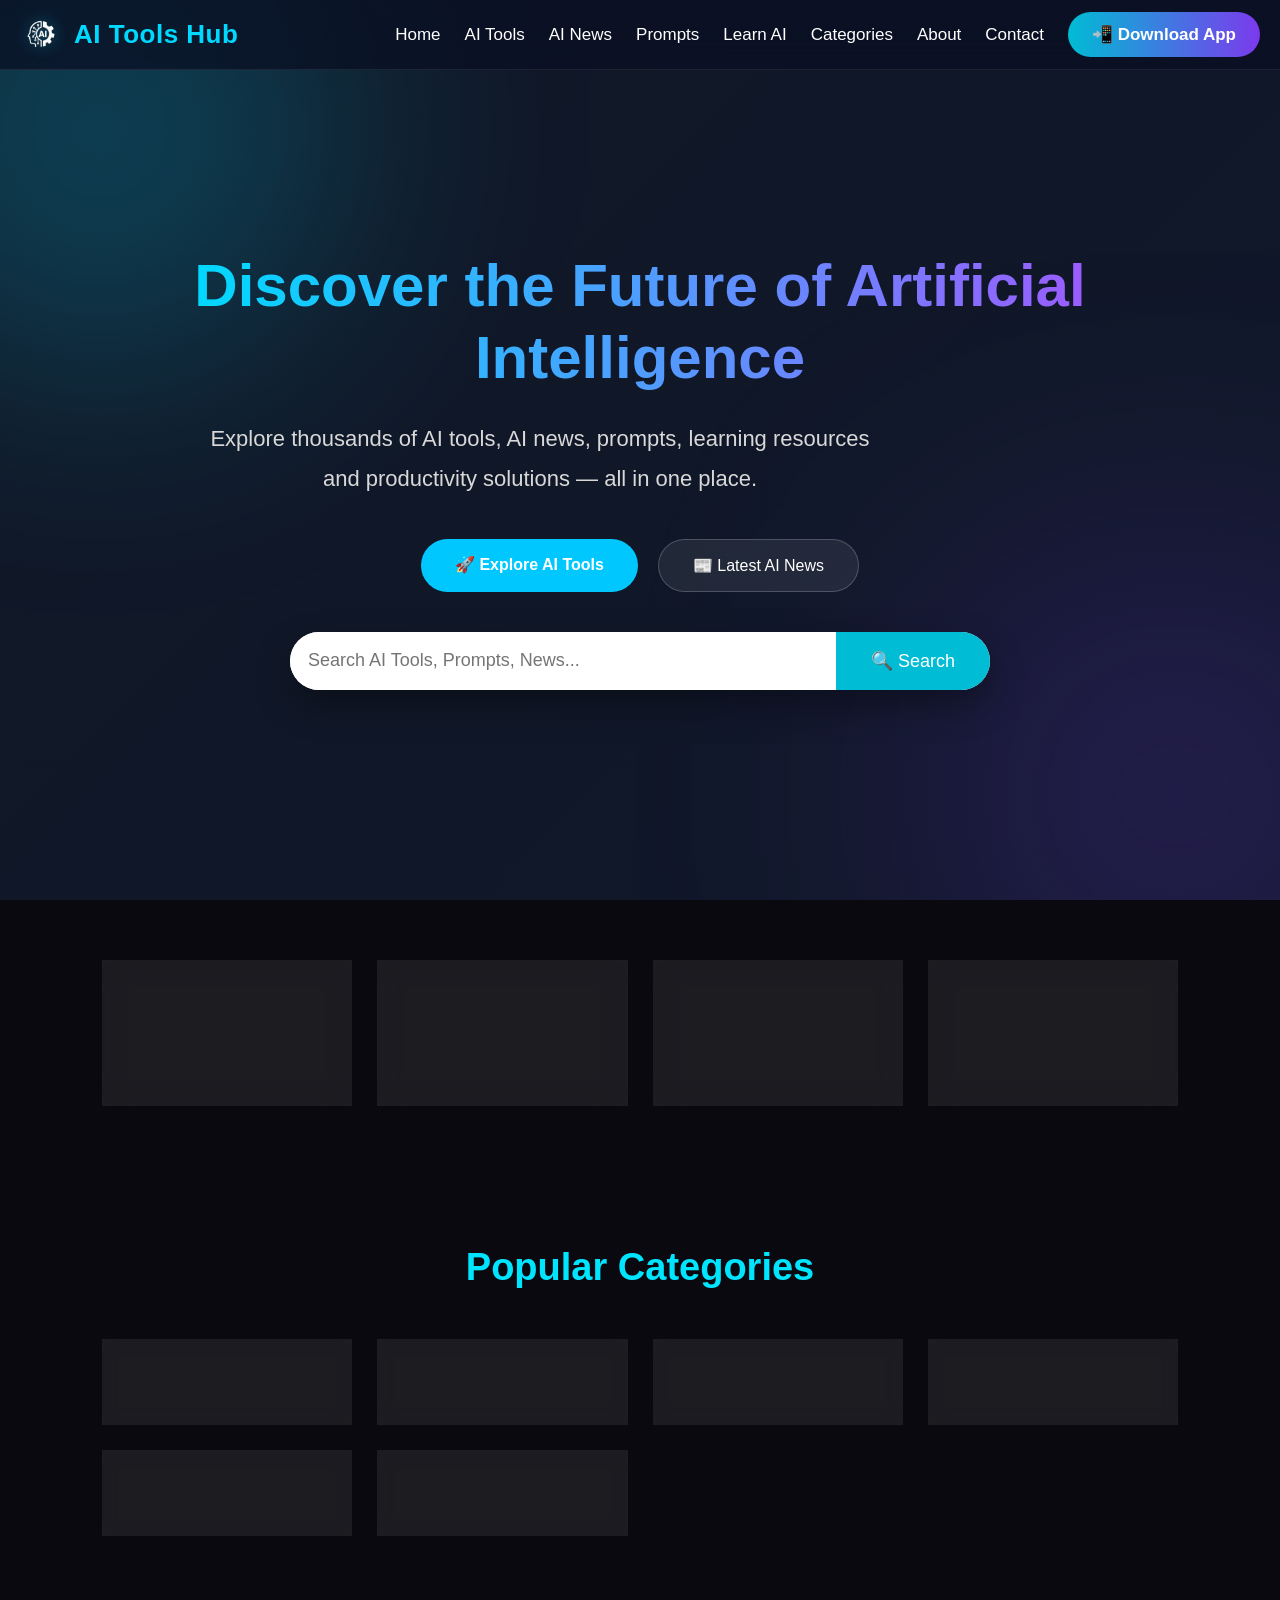
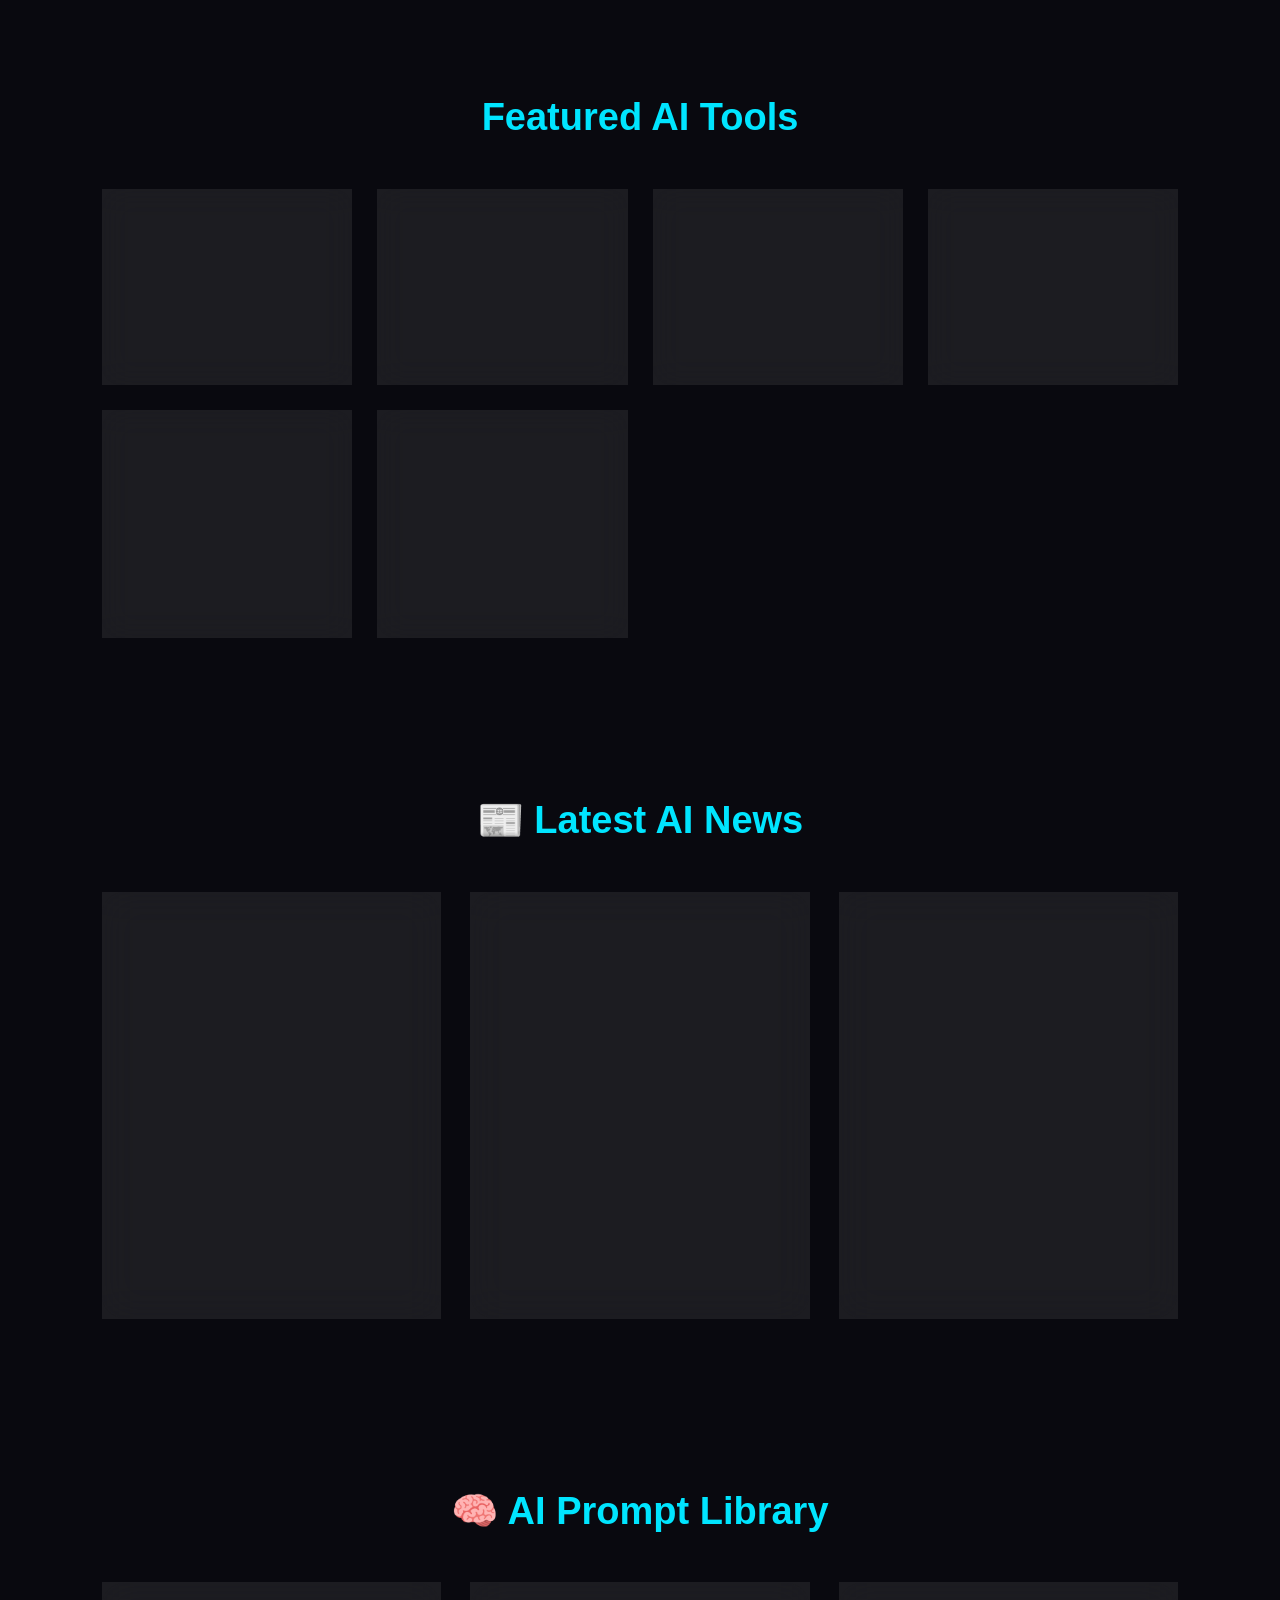
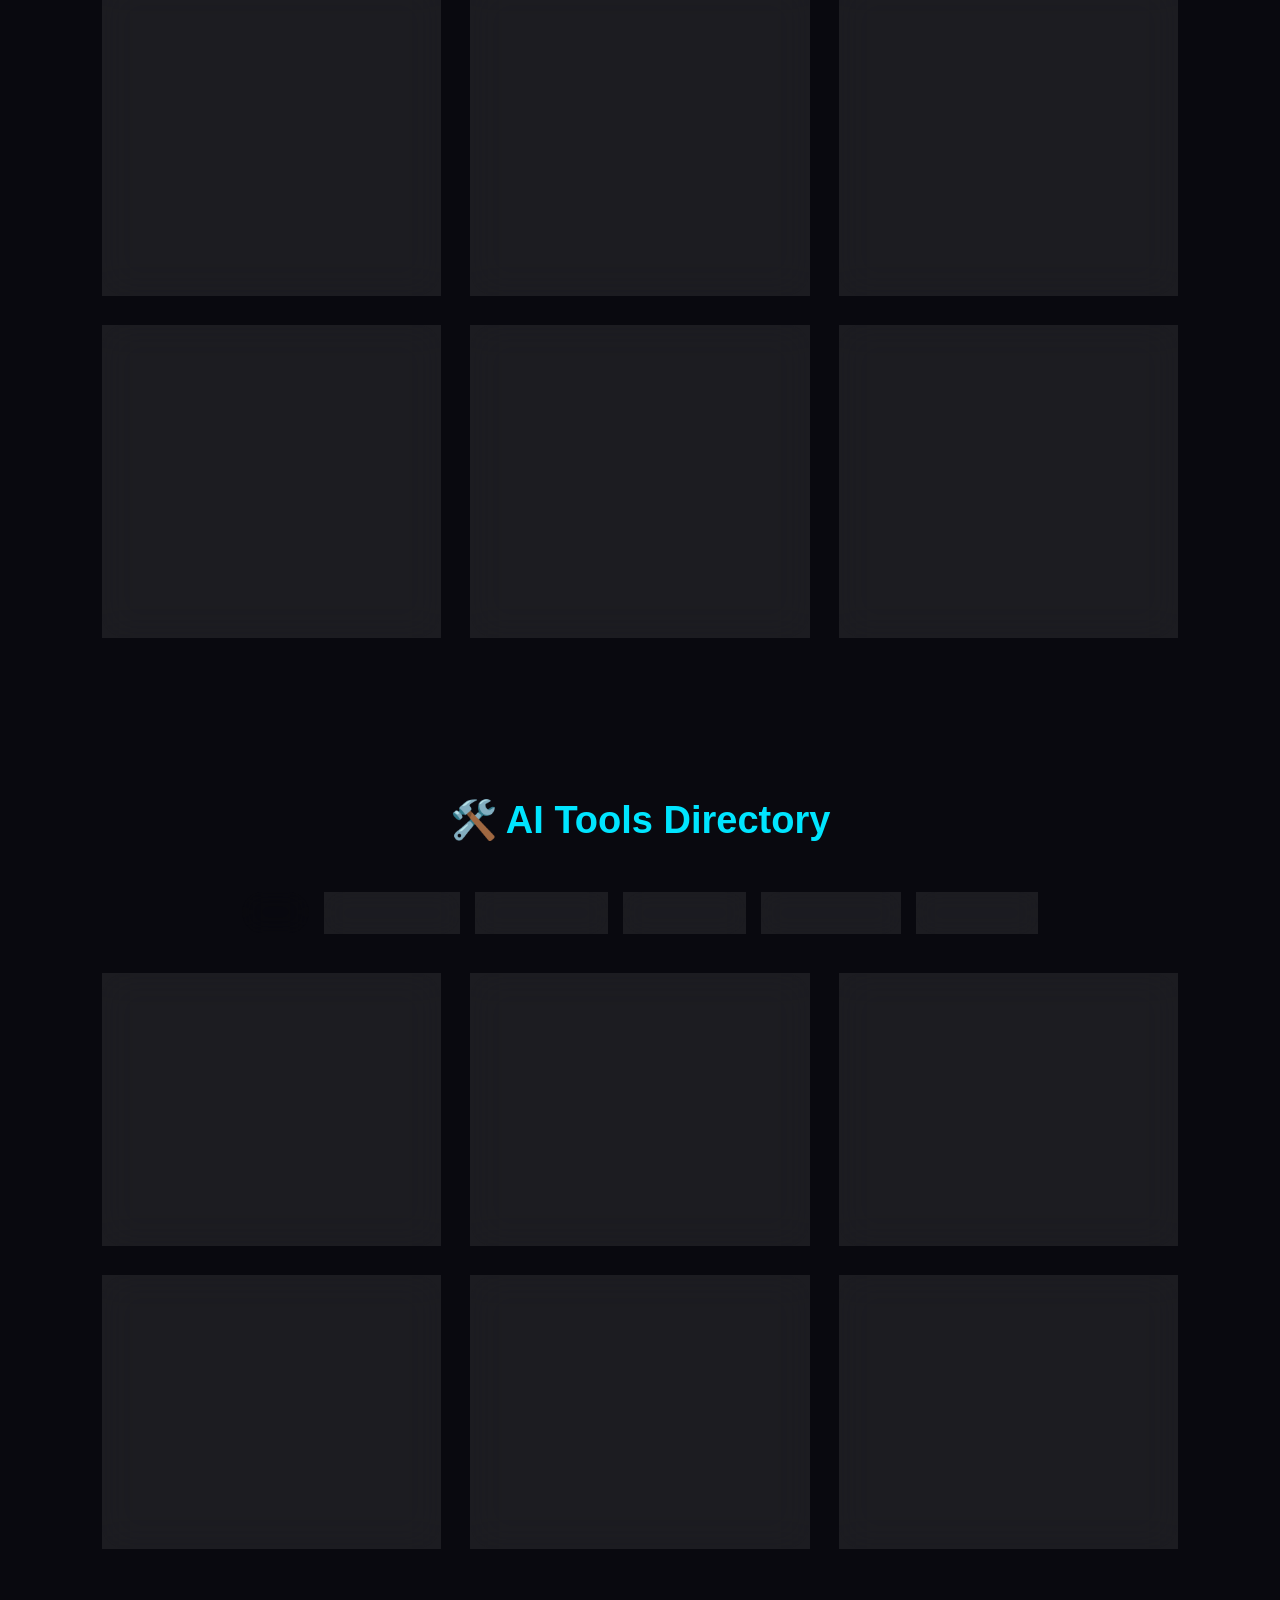
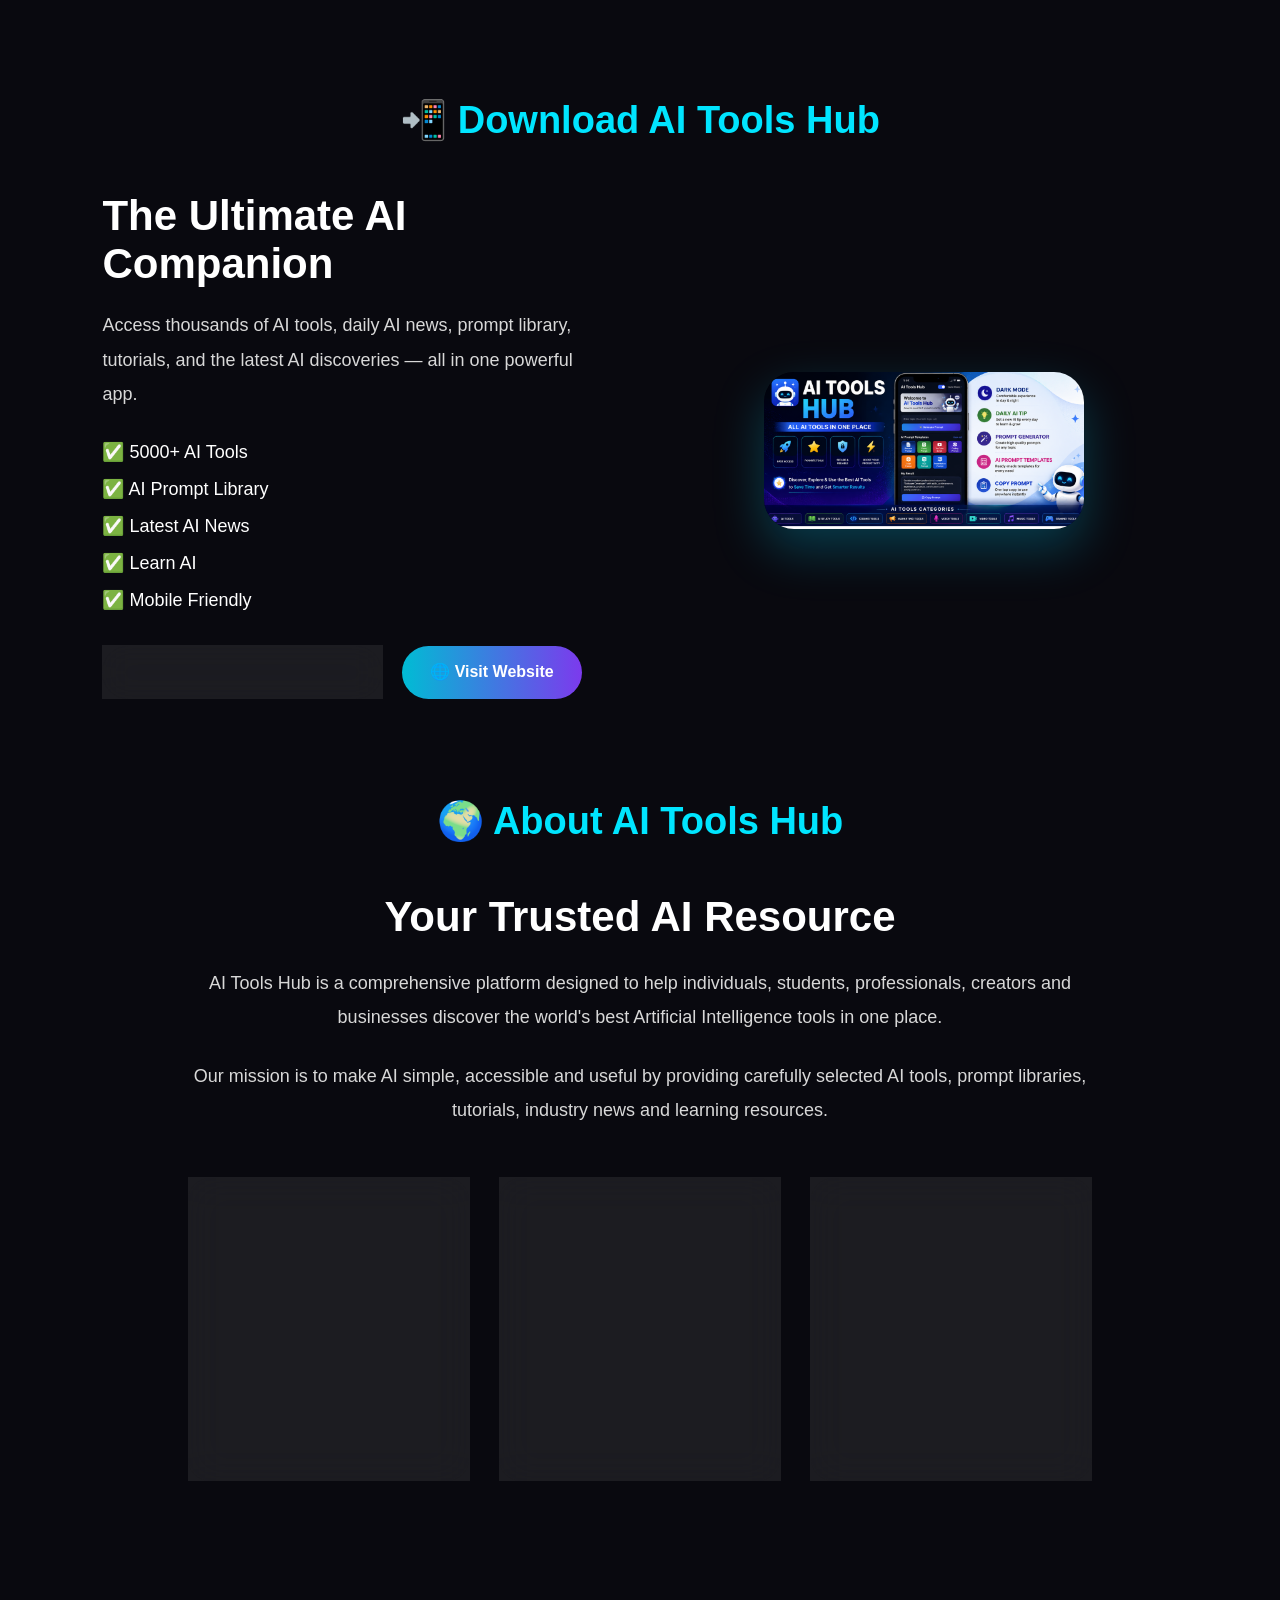
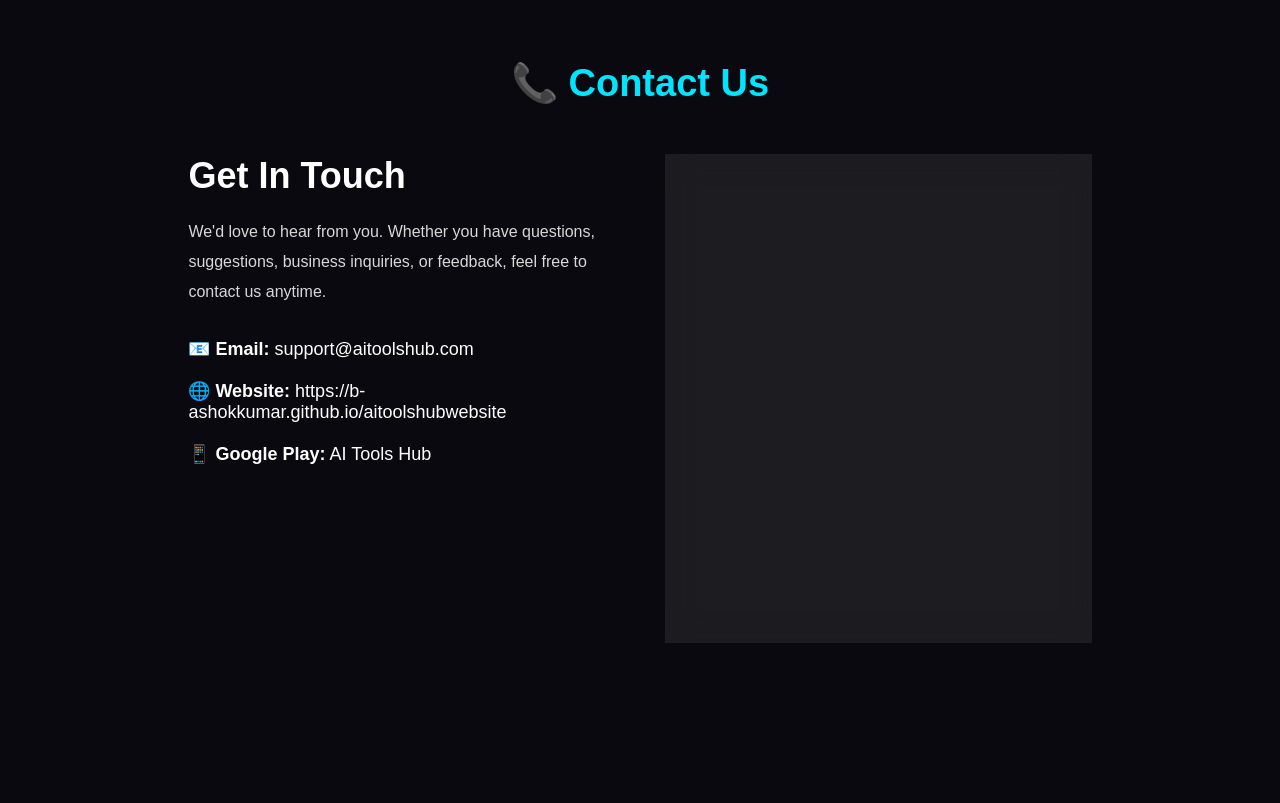
==== index.html @ 3242f7c1 "index.html" ====
<!DOCTYPE html>
<html lang="en">

<head>

<meta charset="UTF-8">
<meta name="viewport" content="width=device-width, initial-scale=1">

<title>AI Tools Hub</title>

<!-- Website Icons -->
<link rel="icon" href="icons/favicon.ico">
<link rel="icon" type="image/png" sizes="16x16" href="icons/favicon-16x16.png">
<link rel="icon" type="image/png" sizes="32x32" href="icons/favicon-32x32.png">
<link rel="apple-touch-icon" sizes="180x180" href="icons/apple-touch-icon.png">

<!-- Theme -->
<meta name="theme-color" content="#0B1120">

<!-- SEO -->
<meta name="description" content="AI Tools Hub - Discover the best AI tools, prompts, AI news, coding assistants, image generators and productivity tools.">
<meta name="keywords" content="AI Tools, Artificial Intelligence, ChatGPT, Gemini, Claude, AI Prompts, AI News">
<meta name="author" content="AI Tools Hub">

<link rel="stylesheet" href="css/style.css">

</head>

<body>

<div class="background"></div>

<!-- Navigation -->

<header class="navbar">

<div class="logo">
    <img src="icons/logo.png" alt="AI Tools Hub Logo" class="logo-icon">
    <span>AI Tools Hub</span>
</div>

<nav id="navMenu">

<a href="#home">Home</a>
<a href="#tools">AI Tools</a>
<a href="#news">AI News</a>
<a href="#prompts">Prompts</a>

<a href="#learn">Learn AI</a>

<a href="#categories">Categories</a>

<a href="#about">About</a>

<a href="#contact">Contact</a>

<a href="#download" class="download-btn">
📲 Download App
</a>

</nav>

<button id="menuBtn" aria-label="Open navigation menu">
☰
</button>

</header>

<!-- HERO SECTION -->

<section id="home" class="hero">

<div class="hero-content">

<h1>
Discover the Future of Artificial Intelligence
</h1>

<p>

Explore thousands of AI tools, AI news, prompts,
learning resources and productivity solutions —
all in one place.

</p>

<div class="hero-buttons">

<a href="#tools" class="btn-primary">
🚀 Explore AI Tools
</a>

<a href="#news" class="btn-secondary">
📰 Latest AI News
</a>

</div>

<div class="hero-search">

<input
type="search"
placeholder="Search AI Tools, Prompts, News..."
aria-label="Search AI Tools">

<button id="searchBtn">
    🔍 Search
</button>

</div>

</div>
</section>

<!-- Statistics -->

<section class="stats">

<div class="stat-card">
<h2>5000+</h2>
<p>AI Tools</p>
</div>

<div class="stat-card">
<h2>2500+</h2>
<p>Prompts</p>
</div>

<div class="stat-card">
<h2>500+</h2>
<p>AI Articles</p>
</div>

<div class="stat-card">
<h2>100K+</h2>
<p>Monthly Visitors</p>
</div>

</section>

<!-- Categories -->

<section class="section">

<h2 class="section-title">
Popular Categories
</h2>

<div class="grid">

<div class="card">💬 Chatbots</div>
<div class="card">🎨 Image AI</div>
<div class="card">🎥 Video AI</div>
<div class="card">🎵 Music AI</div>
<div class="card">💻 Coding AI</div>
<div class="card">📈 Marketing AI</div>

</div>

</section>

<!-- Featured Tools -->

<section class="section">

<h2 class="section-title">
Featured AI Tools
</h2>

<div class="grid">

<div class="tool-card">
<h3>ChatGPT</h3>
<p>AI Assistant for writing, coding and learning.</p>
<a href="https://chat.openai.com" target="_blank">
Explore →
</a>
</div>

<div class="tool-card">
<h3>Claude</h3>
<p>Advanced conversational AI assistant.</p>
<a href="https://claude.ai" target="_blank">
    Explore →
</a>
</div>

<div class="tool-card">
<h3>Gemini</h3>
<p>Google's next-generation AI assistant.</p>
<a href="https://gemini.google.com" target="_blank">
    Explore →
</a>
</div>

<div class="tool-card">
<h3>Midjourney</h3>
<p>Create amazing AI artwork instantly.</p>
<a href="https://www.midjourney.com" target="_blank">
    Explore →
</a>
</div>

<div class="tool-card">
<h3>Perplexity AI</h3>
<p>AI-powered search engine.</p>
<a href="https://www.perplexity.ai" target="_blank">
    Explore →
</a>
</div>

<div class="tool-card">
<h3>GitHub Copilot</h3>
<p>AI coding assistant for developers.</p>
<a href="https://github.com/features/copilot" target="_blank">
    Explore →
</a>
</div>

</div>

</section>

<!-- =========================
     AI NEWS SECTION
========================= -->

<section id="news" class="section ai-news">

<h2 class="section-title">
📰 Latest AI News
</h2>

<div class="news-grid">

<div class="news-card">

<div class="news-image">
🧠
</div>

<div class="news-content">

<span class="news-date">
July 2026
</span>

<h3>
OpenAI launches next-generation AI models
</h3>

<p>
Discover the latest improvements in reasoning,
coding, image generation and productivity.
</p>

<a href="#">
Read More →
</a>

</div>

</div>

<div class="news-card">

<div class="news-image">
🤖
</div>

<div class="news-content">

<span class="news-date">
July 2026
</span>

<h3>
Google Gemini introduces powerful AI features
</h3>

<p>
New multimodal capabilities improve search,
coding and creative workflows.
</p>

<a href="#">
Read More →
</a>

</div>

</div>

<div class="news-card">

<div class="news-image">
🚀
</div>

<div class="news-content">

<span class="news-date">
July 2026
</span>

<h3>
Top AI tools every creator should know
</h3>

<p>
Explore the newest AI tools for writing,
design, coding and automation.
</p>

<a href="#">
Read More →
</a>

</div>

</div>

</div>

</section>

<!-- =========================
     AI PROMPT LIBRARY
========================= -->

<section id="prompts" class="section prompt-library">

<h2 class="section-title">
🧠 AI Prompt Library
</h2>

<div class="prompt-grid">

<div class="prompt-card">

<span class="prompt-category">
Writing
</span>

<h3>
Blog Post Generator
</h3>

<p>
Write a professional 1200-word SEO blog post about
[TOPIC] with headings, FAQs and conclusion.
</p>

<button class="copy-btn">
📋 Copy Prompt
</button>

</div>

<div class="prompt-card">

<span class="prompt-category">
Marketing
</span>

<h3>
Facebook Ad Copy
</h3>

<p>
Create five high-converting Facebook ads for
[PRODUCT] with headlines and CTAs.
</p>

<button class="copy-btn">
📋 Copy Prompt
</button>

</div>

<div class="prompt-card">

<span class="prompt-category">
Coding
</span>

<h3>
Debug JavaScript
</h3>

<p>
Analyze this JavaScript code, explain the errors,
optimize performance and rewrite it.
</p>

<button class="copy-btn">
📋 Copy Prompt
</button>

</div>

<div class="prompt-card">

<span class="prompt-category">
Image AI
</span>

<h3>
Logo Design Prompt
</h3>

<p>
Create a futuristic technology logo with neon blue,
glassmorphism style and transparent background.
</p>

<button class="copy-btn">
📋 Copy Prompt
</button>

</div>

<div class="prompt-card">

<span class="prompt-category">
Business
</span>

<h3>
Business Plan
</h3>

<p>
Generate a complete startup business plan including
market research and financial projections.
</p>

<button class="copy-btn">
📋 Copy Prompt
</button>

</div>

<div class="prompt-card">

<span class="prompt-category">
Education
</span>

<h3>
Study Notes
</h3>

<p>
Summarize the following chapter into easy study
notes with examples and quiz questions.
</p>

<button class="copy-btn">
📋 Copy Prompt
</button>

</div>

</div>

</section>

<!-- =========================
     AI TOOLS DIRECTORY
========================= -->

<section id="tools" class="section tools-directory">

<h2 class="section-title">
🛠️ AI Tools Directory
</h2>
<!-- Filter Bar -->

<div class="filter-bar">

<button class="filter-btn active" data-filter="all">
All
</button>

<button class="filter-btn" data-filter="chatbot">
💬 Chatbots
</button>

<button class="filter-btn" data-filter="image">
🎨 Image AI
</button>

<button class="filter-btn" data-filter="coding">
💻 Coding
</button>

<button class="filter-btn" data-filter="search">
🔍 Search AI
</button>

<button class="filter-btn" data-filter="writing">
✍️ Writing
</button>

</div>

<div class="tools-grid">
<div class="directory-card" data-category="chatbot">

<div class="tool-header">
<h3>ChatGPT</h3>


<span class="badge free">Free + Pro</span>
</div>

<p class="category">
💬 Chatbot
</p>

<p>
AI assistant for writing, coding, research,
productivity and learning.
</p>

<div class="tool-footer">

<div class="rating">
★★★★★
</div>

<a href="https://chat.openai.com" target="_blank" class="visit-btn">
Visit Tool
</a>

</div>

</div>

<div class="directory-card" data-category="search">

<div class="tool-header">
<h3>Gemini</h3>
<span class="badge free">Free</span>
</div>

<p class="category">
🔍 Search AI
</p>

<p>
Google's AI assistant for search,
coding, writing and creativity.
</p>

<div class="tool-footer">

<div class="rating">
★★★★★
</div>

<a href="https://gemini.google.com" target="_blank" class="visit-btn">
Visit Tool
</a>

</div>

</div>

<div class="directory-card" data-category="chatbot">

<div class="tool-header">
<h3>Claude</h3>
<span class="badge paid">Pro</span>
</div>

<p class="category">
🧠 AI Assistant
</p>

<p>
Long-context AI assistant for documents,
coding and business tasks.
</p>

<div class="tool-footer">

<div class="rating">
★★★★★
</div>

<a href="https://claude.ai" target="_blank" class="visit-btn">
Visit Tool
</a>

</div>

</div>

<div class="directory-card" data-category="image">

<div class="tool-header">
<h3>Midjourney</h3>
<span class="badge paid">Paid</span>
</div>

<p class="category">
🎨 Image AI
</p>

<p>
Create stunning AI-generated artwork
from text prompts.
</p>

<div class="tool-footer">

<div class="rating">
★★★★☆
</div>

<a href="https://www.midjourney.com" target="_blank" class="visit-btn">
Visit Tool
</a>

</div>

</div>

<div class="directory-card" data-category="coding">

<div class="tool-header">
<h3>Github Copilot</h3>
<span class="badge paid">Paid</span>
</div>

<p class="category">
💻 Coding
</p>

<p>
AI coding assistant for developers
using Visual Studio Code.
</p>

<div class="tool-footer">

<div class="rating">
★★★★★
</div>

<a href="https://github.com/features/copilot" target="_blank" class="visit-btn">
Visit Tool
</a>

</div>

</div>

<div class="directory-card" data-category="search">

<div class="tool-header">
<h3>Perplexity AI</h3>
<span class="badge free">Free</span>
</div>

<p class="category">
🌐 Search AI
</p>

<p>
AI-powered answer engine with
real-time web search.
</p>

<div class="tool-footer">

<div class="rating">
★★★★★
</div>

<a href="https://www.perplexity.ai" target="_blank" class="visit-btn">
Visit Tool
</a>

</div>

</div>

</div>

</section>

<!-- =========================
     DOWNLOAD APP
========================= -->

<section id="download" class="section download-app">

<h2 class="section-title">
📲 Download AI Tools Hub
</h2>

<div class="download-container">

<div class="download-left">

<h3>
The Ultimate AI Companion
</h3>

<p>
Access thousands of AI tools, daily AI news,
prompt library, tutorials, and the latest AI
discoveries — all in one powerful app.
</p>

<ul class="app-features">

<li>✅ 5000+ AI Tools</li>
<li>✅ AI Prompt Library</li>
<li>✅ Latest AI News</li>
<li>✅ Learn AI</li>
<li>✅ Mobile Friendly</li>

</ul>

<div class="download-buttons">

<a href="https://play.google.com/store/apps/details?id=com.ashok.aitoolshub"
target="_blank"
class="download-play">

📲 Download on Google Play

</a>

<a href="https://b-ashokkumar.github.io/aitoolshubwebsite"
target="_blank"
class="download-google">

🌐 Visit Website

</a>

</div>

</div>

<div class="download-right">

<img src="icons/playstore-banner.png" alt="AI Tools Hub App" class="app-preview">

</div>

</div>

<!-- =========================
     ABOUT US
========================= -->

<section id="about" class="section about-section">

    <h2 class="section-title">
        🌍 About AI Tools Hub
    </h2>

    <div class="about-container">

        <div class="about-content">

            <h3>Your Trusted AI Resource</h3>

            <p>
                AI Tools Hub is a comprehensive platform designed to help
                individuals, students, professionals, creators and businesses
                discover the world's best Artificial Intelligence tools in one place.
            </p>

            <p>
                Our mission is to make AI simple, accessible and useful by
                providing carefully selected AI tools, prompt libraries,
                tutorials, industry news and learning resources.
            </p>

            <div class="about-grid">

                <div class="about-box">
                    <h4>🎯 Our Mission</h4>
                    <p>
                        Help everyone discover and use AI efficiently to
                        improve productivity, creativity and learning.
                    </p>
                </div>

                <div class="about-box">
                    <h4>🚀 Our Vision</h4>
                    <p>
                        Become one of the world's leading AI directories
                        trusted by millions of users.
                    </p>
                </div>

                <div class="about-box">
                    <h4>⭐ Why Choose Us?</h4>
                    <ul>
                        <li>✔ 5000+ AI Tools</li>
                        <li>✔ AI Prompt Library</li>
                        <li>✔ Daily AI News</li>
                        <li>✔ Mobile App</li>
                        <li>✔ Free Learning Resources</li>
                    </ul>
                </div>

            </div>

        </div>

    </div>

</section>

<!-- =========================
     CONTACT US
========================= -->

<section id="contact" class="section contact-section">

    <h2 class="section-title">
        📞 Contact Us
    </h2>

    <div class="contact-container">

        <div class="contact-info">

            <h3>Get In Touch</h3>

            <p>
                We'd love to hear from you. Whether you have questions,
                suggestions, business inquiries, or feedback, feel free
                to contact us anytime.
            </p>

            <div class="contact-item">
                📧 <strong>Email:</strong> support@aitoolshub.com
            </div>

            <div class="contact-item">
                🌐 <strong>Website:</strong> https://b-ashokkumar.github.io/aitoolshubwebsite
            </div>

            <div class="contact-item">
                📱 <strong>Google Play:</strong> AI Tools Hub
            </div>

        </div>

        <div class="contact-form">

            <form>

                <input
                    type="text"
                    placeholder="Your Name"
                    required>

                <input
                    type="email"
                    placeholder="Your Email"
                    required>

                <input
                    type="text"
                    placeholder="Subject">

                <textarea
                    rows="6"
                    placeholder="Your Message"
                    required></textarea>

                <button type="submit" class="contact-btn">
                    📨 Send Message
                </button>

            </form>

        </div>

    </div>

</section>

</section>


<script src="js/app.js"></script>


</body>

</html>
---- css/style.css ----
*{

margin:0;

padding:0;

box-sizing:border-box;

font-family:Arial,sans-serif;

}

body{

background:#09090f;

color:white;

overflow-x:hidden;

}

/* Animated Background */

.background{

position:fixed;

width:100%;

height:100%;

background:linear-gradient(
-45deg,
#1e3a8a,
#312e81,
#0f172a,
#111827);

background-size:400% 400%;

animation:bg 15s infinite;

z-index:-1;

}

@keyframes bg{

0%{

background-position:0% 50%;

}

50%{

background-position:100% 50%;

}

100%{

background-position:0% 50%;

}

}

/* Header */

/* Logo */

.logo{
    display:flex;
    align-items:center;
    gap:12px;
    font-size:26px;
    font-weight:700;
    color:#00d9ff;
    letter-spacing:.5px;
    cursor:pointer;
    user-select:none;
}

.logo span{
    white-space:nowrap;
}

.logo-icon{
    width:42px;
    height:42px;
    object-fit:contain;
    filter:drop-shadow(0 0 8px rgba(0,212,255,.35));
    flex-shrink:0;
}

/* Hero */


.hero h1{

font-size:60px;

max-width:900px;

margin-bottom:20px;

line-height:1.2;

animation:fadeUp 1.2s;

}

.hero p{

font-size:22px;

color:#d1d5db;

max-width:700px;

margin-bottom:40px;

animation:fadeUp 1.8s;

}

/* Search */

/* Animation */

@keyframes fadeUp{

from{

opacity:0;

transform:translateY(60px);

}

to{

opacity:1;

transform:translateY(0);

}

}

/* Mobile */

@media(max-width:768px){

header{

flex-direction:column;

}

nav{

margin-top:15px;

}

nav a{

margin:8px;

display:inline-block;

}

.hero h1{

font-size:40px;

}

.hero p{

font-size:18px;

}
}
/* Sections */

.section{

padding:80px 8%;

}

.section-title{

font-size:38px;

text-align:center;

margin-bottom:50px;

color:#00e5ff;

}

/* Statistics */

.stats{

display:grid;

grid-template-columns:repeat(auto-fit,minmax(180px,1fr));

gap:25px;

padding:60px 8%;

}

.stat-card{

background:rgba(255,255,255,.08);

backdrop-filter:blur(15px);

border-radius:18px;

padding:35px;

text-align:center;

transition:.4s;

}

.stat-card:hover{

transform:translateY(-10px);

background:rgba(0,229,255,.15);

}

.stat-card h2{

font-size:40px;

color:#00e5ff;

margin-bottom:10px;

}

.stat-card p{

font-size:18px;

color:#ddd;

}

/* Grid */

.grid{

display:grid;

grid-template-columns:repeat(auto-fit,minmax(250px,1fr));

gap:25px;

}

/* Category Card */

.card{

background:rgba(255,255,255,.08);

padding:30px;

border-radius:20px;

font-size:22px;

text-align:center;

transition:.4s;

cursor:pointer;

backdrop-filter:blur(10px);

}

.card:hover{

transform:translateY(-8px);

background:#00bcd4;

}

/* Tool Card */

.tool-card{

background:rgba(255,255,255,.08);

padding:30px;

border-radius:20px;

transition:.4s;

backdrop-filter:blur(15px);

}

.tool-card:hover{

transform:translateY(-10px);

box-shadow:0 10px 25px rgba(0,229,255,.35);

}

.tool-card h3{

font-size:28px;

margin-bottom:15px;

color:#00e5ff;

}

.tool-card p{

color:#ddd;

margin-bottom:20px;

line-height:1.6;

}

.tool-card a{

color:#00e5ff;

text-decoration:none;

font-weight:bold;

}

/* HERO */

.hero{

min-height:100vh;

display:flex;

justify-content:center;

align-items:center;

padding:80px 20px 40px;

text-align:center;

position:relative;

overflow:hidden;

}

/* Floating Blur */

.hero::before{

content:"";

position:absolute;

width:500px;

height:500px;

background:#00d9ff33;

border-radius:50%;

filter:blur(120px);

top:-120px;

left:-150px;

animation:float1 10s infinite alternate;

}

.hero::after{

content:"";

position:absolute;

width:450px;

height:450px;

background:#7c3aed44;

border-radius:50%;

filter:blur(140px);

bottom:-120px;

right:-120px;

animation:float2 10s infinite alternate;

}

.hero-content{

max-width:900px;

z-index:2;

animation:fadeUp 1.2s ease;

}

.hero h1{

font-size:60px;

font-weight:800;

line-height:1.2;

margin-bottom:25px;

background:linear-gradient(
90deg,
#00d9ff,
#4f9dff,
#9b5cff);

-webkit-background-clip:text;

-webkit-text-fill-color:transparent;

}

.hero p{

font-size:22px;

color:#d8d8d8;

line-height:1.8;

margin-bottom:40px;

}

/* Buttons */

.hero-buttons{

display:flex;

justify-content:center;

gap:20px;

flex-wrap:wrap;

margin-bottom:40px;

}

.btn-primary{

background:#00c8ff;

color:white;

padding:16px 34px;

border-radius:40px;

text-decoration:none;

font-weight:bold;

transition:.3s;

}

.btn-primary:hover{

transform:translateY(-4px);

box-shadow:0 10px 25px rgba(0,217,255,.35);

}

.btn-secondary{

background:rgba(255,255,255,.08);

backdrop-filter:blur(18px);

border:1px solid rgba(255,255,255,.2);

color:white;

padding:16px 34px;

border-radius:40px;

text-decoration:none;

transition:.3s;

}

.btn-secondary:hover{

background:#7c3aed;

}

/* Search */

.hero-search{

display:flex;

background:white;

border-radius:60px;

overflow:hidden;

max-width:700px;

margin:auto;

box-shadow:0 15px 35px rgba(0,0,0,.35);

}

.hero-search input{

flex:1;

border:none;

padding:18px;

font-size:18px;

outline:none;

}

.hero-search button{

border:none;

background:#00bcd4;

color:white;

padding:18px 35px;

font-size:18px;

cursor:pointer;

transition:.3s;

}

.hero-search button:hover{

background:#0097a7;

}

/* Animation */


@keyframes float1{

from{

transform:translateY(-30px);

}

to{

transform:translateY(40px);

}

}

@keyframes float2{

from{

transform:translateY(20px);

}

to{

transform:translateY(-30px);

}

}

/* Mobile */

@media(max-width:768px){

.hero-search{

flex-direction:column;

border-radius:22px;

.news-content h3{
    font-size:20px;
}

.news-content p{
    font-size:16px;
}

}

.hero-search button{

width:100%;

}

}

/* ==========================
   PROFESSIONAL NAVIGATION
========================== */

.navbar{

position:fixed;

top:0;

left:0;

width:100%;

display:flex;

justify-content:space-between;

align-items:center;

height:70px;
padding:0 20px;

background:rgba(10,15,35,.75);

backdrop-filter:blur(18px);

border-bottom:1px solid rgba(255,255,255,.08);

z-index:9999;

}

nav{

display:flex;

align-items:center;

gap:24px;

}

nav a{

text-decoration:none;

color:white;

font-size:17px;

transition:.3s;

position:relative;

}

nav a:hover{

color:#00d9ff;

}

nav a::after{

content:"";

position:absolute;

left:0;

bottom:-8px;

width:0;

height:2px;

background:#00d9ff;

transition:.3s;

}

nav a:hover::after{

width:100%;

}

.download-btn{

padding:12px 24px;

border-radius:35px;

background:linear-gradient(

90deg,

#00bcd4,

#7c3aed

);

color:white !important;

font-weight:bold;

}

.download-btn:hover{

transform:translateY(-2px);

box-shadow:0 8px 20px rgba(0,217,255,.35);

}

#menuBtn{
    display:none;
    font-size:24px;      /* Smaller icon */
    color:#ffffff;
    cursor:pointer;
    line-height:1;
    padding:4px;
}

/* Mobile */

@media(max-width:900px){

nav{

display:none;

position:absolute;

top:80px;

left:0;

width:100%;

background:#101828;

flex-direction:column;

padding:25px;

gap:20px;

}

nav.show{

display:flex;

}

#menuBtn{

display:block;

}

.logo{
    font-size:22px;
    gap:10px;
}

.logo-icon{
    width:32px;
    height:32px;
}

#menuBtn{
    font-size:22px;
}

}

/* ==========================
   AI NEWS
========================== */

.ai-news{
    padding:80px 8%;
}

.news-grid{
    display:grid;
    grid-template-columns:repeat(auto-fit,minmax(320px,1fr));
    gap:30px;
}

.news-card{
    background:rgba(255,255,255,.08);
    backdrop-filter:blur(18px);
    border:1px solid rgba(255,255,255,.08);
    border-radius:22px;
    overflow:hidden;
    transition:.35s;
    margin-bottom:10px;
}

.news-card:hover{
    transform:translateY(-8px);
    box-shadow:0 15px 35px rgba(0,212,255,.35);
}

.news-image{
    height:130px;
    display:flex;
    align-items:center;
    justify-content:center;
    font-size:56px;
    background:linear-gradient(135deg,#00bcd4,#7c3aed);
}

.news-content{
    padding:25px;
}

.news-date{
    color:#00d9ff;
    font-size:14px;
    font-weight:bold;
}

.news-content h3{
    margin:15px 0;
    font-size:24px;
    line-height:1.4;
}

.news-content p{
    color:#d8d8d8;
    line-height:1.8;
    margin-bottom:20px;
}

.news-content a{
    text-decoration:none;
    color:#00d9ff;
    font-weight:bold;
    transition:.3s;
}

.news-content a:hover{
    color:#ffffff;
}

/* ==========================
   AI PROMPT LIBRARY
========================== */

.prompt-library{

padding:80px 8%;

}

.prompt-grid{

display:grid;

grid-template-columns:repeat(auto-fit,minmax(300px,1fr));

gap:30px;

}

.prompt-card{

background:rgba(255,255,255,.08);

backdrop-filter:blur(18px);

border:1px solid rgba(255,255,255,.08);

border-radius:22px;

padding:28px;

transition:.35s;

}

.prompt-card:hover{

transform:translateY(-10px);

box-shadow:0 15px 35px rgba(0,212,255,.30);

}

.prompt-category{

display:inline-block;

padding:8px 16px;

border-radius:30px;

background:linear-gradient(90deg,#00bcd4,#7c3aed);

font-size:14px;

font-weight:bold;

margin-bottom:18px;

}

.prompt-card h3{

font-size:24px;

margin-bottom:18px;

color:#ffffff;

}

.prompt-card p{

color:#d8d8d8;

line-height:1.8;

margin-bottom:25px;

}

.copy-btn{

width:100%;

padding:14px;

border:none;

border-radius:30px;

background:#00bcd4;

color:white;

font-size:16px;

font-weight:bold;

cursor:pointer;

transition:.3s;

}

.copy-btn:hover{

background:#0097a7;

transform:scale(1.03);

}

/* ==========================
   AI TOOLS DIRECTORY
========================== */

.tools-directory{

padding:80px 8%;

}

.tools-grid{

display:grid;

grid-template-columns:repeat(auto-fit,minmax(320px,1fr));

gap:30px;

}

.directory-card{

background:rgba(255,255,255,.08);

backdrop-filter:blur(18px);

border:1px solid rgba(255,255,255,.08);

border-radius:22px;

padding:28px;

transition:.35s;

}

.directory-card:hover{

transform:translateY(-10px);

box-shadow:0 15px 35px rgba(0,212,255,.30);

}

.tool-header{

display:flex;

justify-content:space-between;

align-items:center;

margin-bottom:15px;

}

.tool-header h3{

font-size:26px;

color:#ffffff;

}

.badge{

padding:7px 14px;

border-radius:30px;

font-size:13px;

font-weight:bold;

}

.badge.free{

background:#00bcd4;

color:white;

}

.badge.paid{

background:#7c3aed;

color:white;

}

.category{

color:#00d9ff;

font-weight:bold;

margin-bottom:15px;

}

.directory-card p{

line-height:1.8;

color:#d8d8d8;

}

.tool-footer{

display:flex;

justify-content:space-between;

align-items:center;

margin-top:25px;

}

.rating{

color:#FFD700;

font-size:20px;

}

.visit-btn{

padding:12px 22px;

border-radius:30px;

text-decoration:none;

background:linear-gradient(90deg,#00bcd4,#7c3aed);

color:white;

font-weight:bold;

transition:.3s;

}

.visit-btn:hover{

transform:scale(1.05);

box-shadow:0 10px 25px rgba(0,212,255,.30);

}

@media(max-width:768px){

.tool-footer{

flex-direction:column;

gap:18px;

}

.visit-btn{

width:100%;

text-align:center;

}

}

/* ==========================
   FILTER BAR
========================== */

.filter-bar{

display:flex;

justify-content:center;

align-items:center;

flex-wrap:wrap;

gap:15px;

margin:40px 0;

}

.filter-btn{

padding:12px 24px;

border:none;

border-radius:30px;

background:rgba(255,255,255,.08);

backdrop-filter:blur(12px);

color:#ffffff;

font-size:15px;

font-weight:600;

cursor:pointer;

transition:.3s;

}

.filter-btn:hover{

background:#00bcd4;

transform:translateY(-2px);

}

.filter-btn.active{

background:linear-gradient(90deg,#00bcd4,#7c3aed);

color:#ffffff;

box-shadow:0 8px 20px rgba(0,212,255,.35);

}

@media(max-width:768px){

.filter-bar{

gap:10px;

}

.filter-btn{

font-size:14px;

padding:10px 18px;

}

}

/* ==========================
   DOWNLOAD APP
========================== */

.download-app{

padding:70px 8%;

}

.download-container{

display:flex;

justify-content:space-between;

align-items:center;

gap:60px;

flex-wrap:wrap;

}

.download-left{

flex:1;

min-width:320px;

}

.download-left h3{

font-size:42px;

margin-bottom:20px;

color:#ffffff;

}

.download-left p{

font-size:18px;

line-height:1.9;

color:#d8d8d8;

margin-bottom:30px;

}

.app-features{

list-style:none;

margin-bottom:35px;

}

.app-features li{

margin-bottom:15px;

font-size:18px;

}

.download-buttons{
    display:flex;
    gap:20px;
    flex-wrap:wrap;
    margin-bottom:10px;
}

.download-google,

.download-play{

padding:16px 28px;

border-radius:40px;

text-decoration:none;

font-weight:bold;

transition:.3s;

}

.download-google{

background:linear-gradient(90deg,#00bcd4,#7c3aed);

color:white;

}

.download-google:hover{

transform:translateY(-4px);

box-shadow:0 10px 25px rgba(0,212,255,.35);

}

.download-play{

background:rgba(255,255,255,.08);

backdrop-filter:blur(15px);

border:1px solid rgba(255,255,255,.15);

color:white;

}

.download-play:hover{

background:#7c3aed;

}

.download-right{

flex:1;

text-align:center;

min-width:300px;

}

.download-right img{

width:100%;

max-width:320px;

border-radius:30px;

box-shadow:0 20px 50px rgba(0,212,255,.25);

}

@media(max-width:768px){

.download-container{

flex-direction:column;

text-align:center;

}

.download-buttons{

justify-content:center;

}

.download-left h3{

font-size:32px;

}

}

/* ==========================
   APP PREVIEW IMAGE
========================== */

.app-preview{
    width:100%;
    max-width:700px;
    border-radius:24px;
    box-shadow:0 20px 40px rgba(0,0,0,.35);
    margin:0px auto 0;
    display:block;
}

/* ==========================
   ABOUT US
========================== */

.about-section{
    padding:90px 8%;
}

.about-container{
    max-width:1200px;
    margin:auto;
}

.about-content{
    text-align:center;
}

.about-content h3{
    font-size:42px;
    margin-bottom:25px;
    color:#ffffff;
}

.about-content p{
    font-size:18px;
    line-height:1.9;
    color:#d8d8d8;
    max-width:900px;
    margin:0 auto 25px;
}

.about-grid{
    display:grid;
    grid-template-columns:repeat(auto-fit,minmax(280px,1fr));
    gap:30px;
    margin-top:50px;
}

.about-box{
    background:rgba(255,255,255,.08);
    backdrop-filter:blur(18px);
    border:1px solid rgba(255,255,255,.08);
    border-radius:22px;
    padding:30px;
    transition:.35s;
}

.about-box:hover{
    transform:translateY(-8px);
    box-shadow:0 15px 35px rgba(0,212,255,.30);
}

.about-box h4{
    color:#00d9ff;
    margin-bottom:20px;
    font-size:24px;
}

.about-box p{
    font-size:17px;
    line-height:1.8;
    color:#d8d8d8;
}

.about-box ul{
    list-style:none;
    padding:0;
}

.about-box li{
    margin-bottom:12px;
    color:#ffffff;
    font-size:17px;
}

@media(max-width:768px){

.about-content h3{
    font-size:32px;
}

.about-content p{
    font-size:17px;
}

}

/* ==========================
   CONTACT US
========================== */

.contact-section{
    padding:90px 8%;
}

.contact-container{
    display:grid;
    grid-template-columns:repeat(auto-fit,minmax(350px,1fr));
    gap:50px;
    align-items:start;
}

.contact-info h3{
    font-size:36px;
    color:#ffffff;
    margin-bottom:20px;
}

.contact-info p{
    color:#d8d8d8;
    line-height:1.9;
    margin-bottom:30px;
}

.contact-item{
    margin-bottom:20px;
    font-size:18px;
    color:#ffffff;
}

.contact-form{
    background:rgba(255,255,255,.08);
    backdrop-filter:blur(18px);
    border:1px solid rgba(255,255,255,.08);
    border-radius:24px;
    padding:35px;
}

.contact-form form{
    display:flex;
    flex-direction:column;
    gap:18px;
}

.contact-form input,
.contact-form textarea{
    width:100%;
    padding:16px;
    border:none;
    border-radius:12px;
    background:rgba(255,255,255,.10);
    color:#ffffff;
    font-size:16px;
    outline:none;
}

.contact-form input::placeholder,
.contact-form textarea::placeholder{
    color:#cccccc;
}

.contact-btn{
    padding:16px;
    border:none;
    border-radius:35px;
    background:linear-gradient(90deg,#00bcd4,#7c3aed);
    color:#ffffff;
    font-size:18px;
    font-weight:bold;
    cursor:pointer;
    transition:.3s;
}

.contact-btn:hover{
    transform:translateY(-3px);
    box-shadow:0 12px 30px rgba(0,212,255,.35);
}

@media(max-width:768px){

.contact-info{
    text-align:center;
}

.contact-info h3{
    font-size:30px;
}

.contact-form{
    padding:25px;
}

}
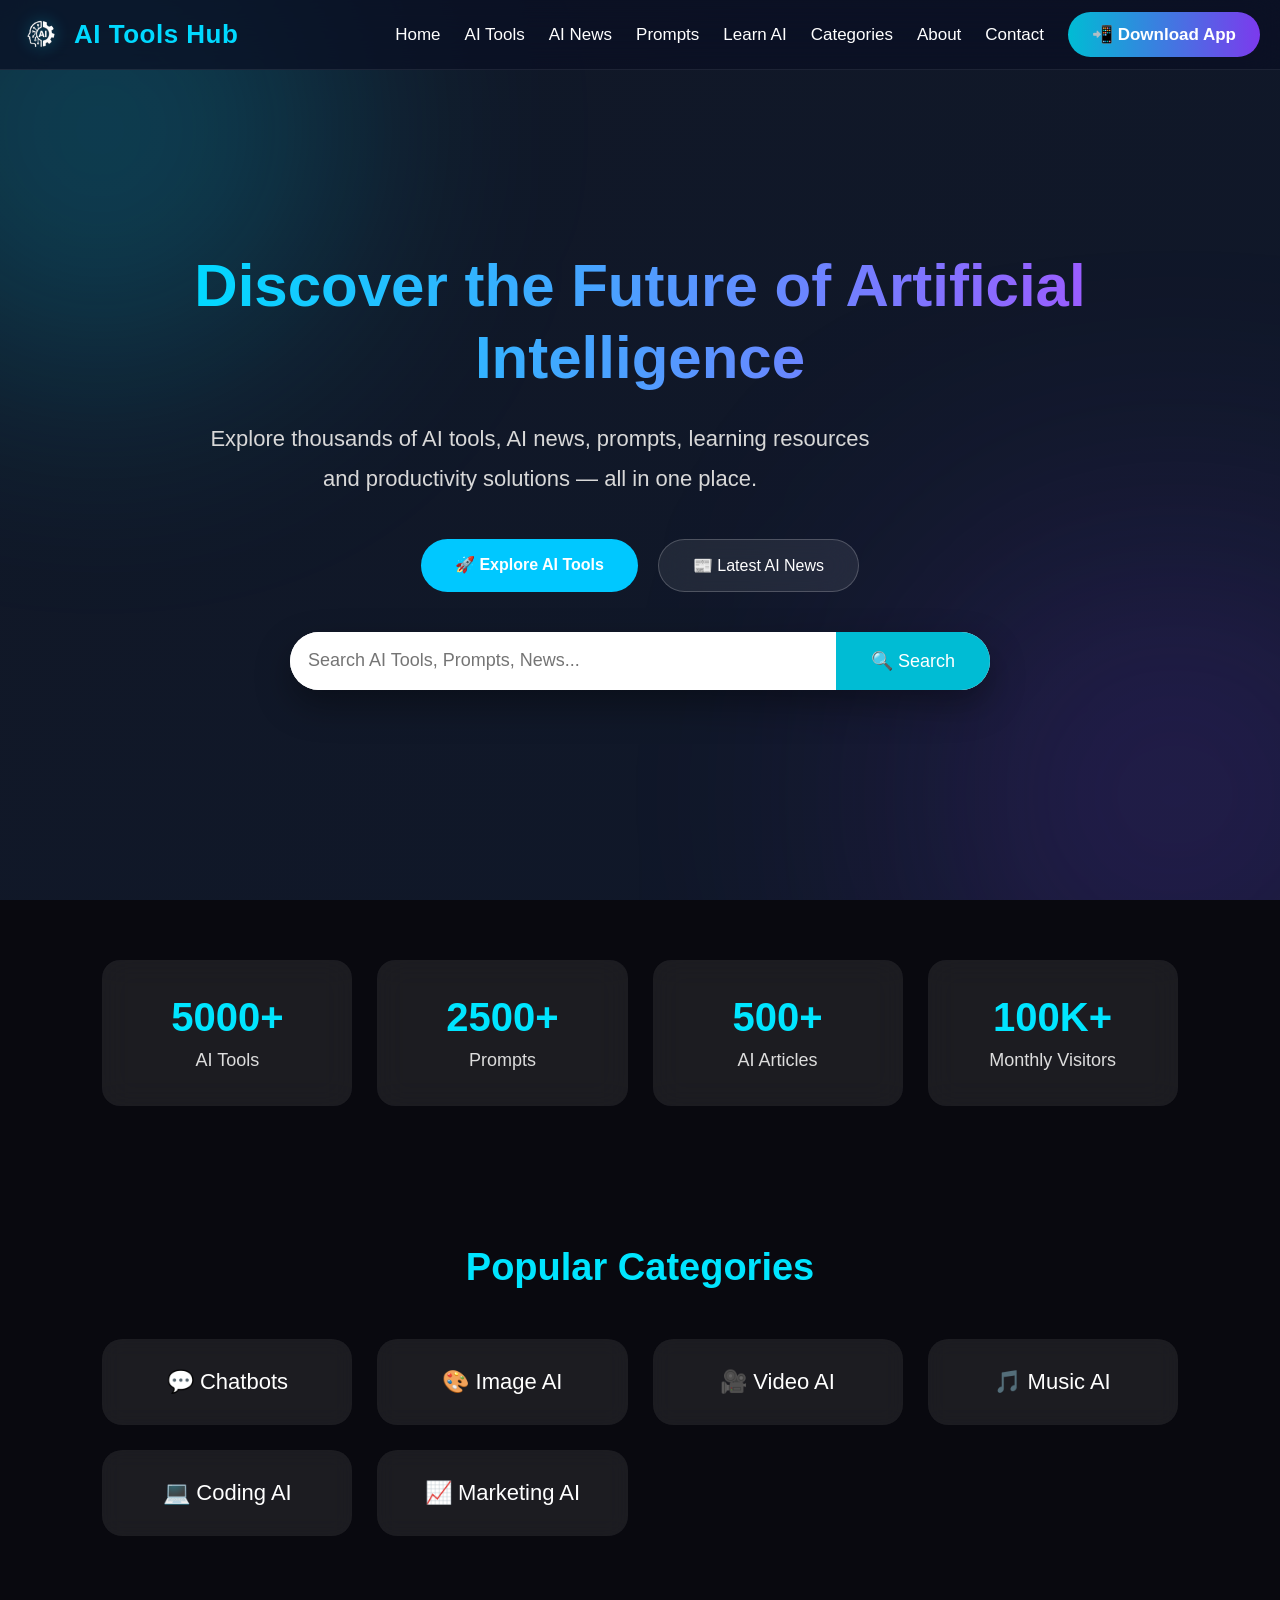
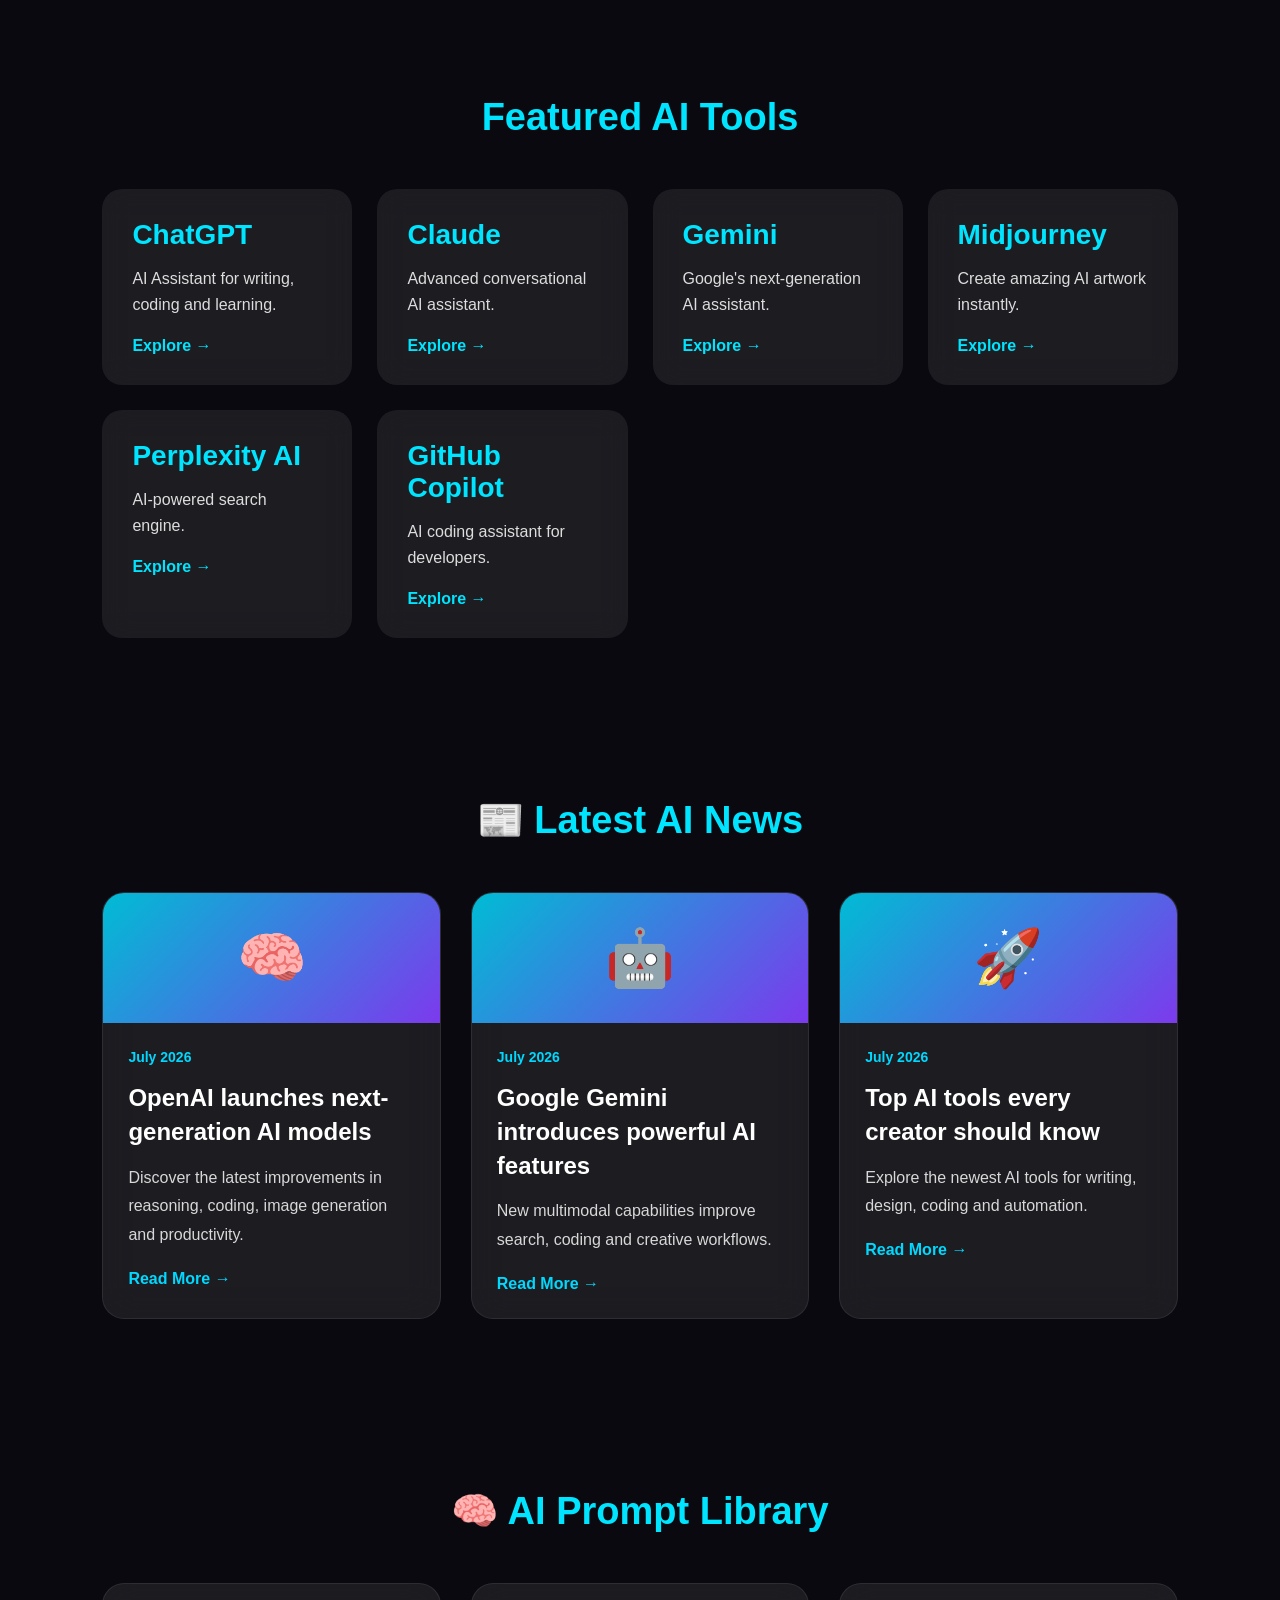
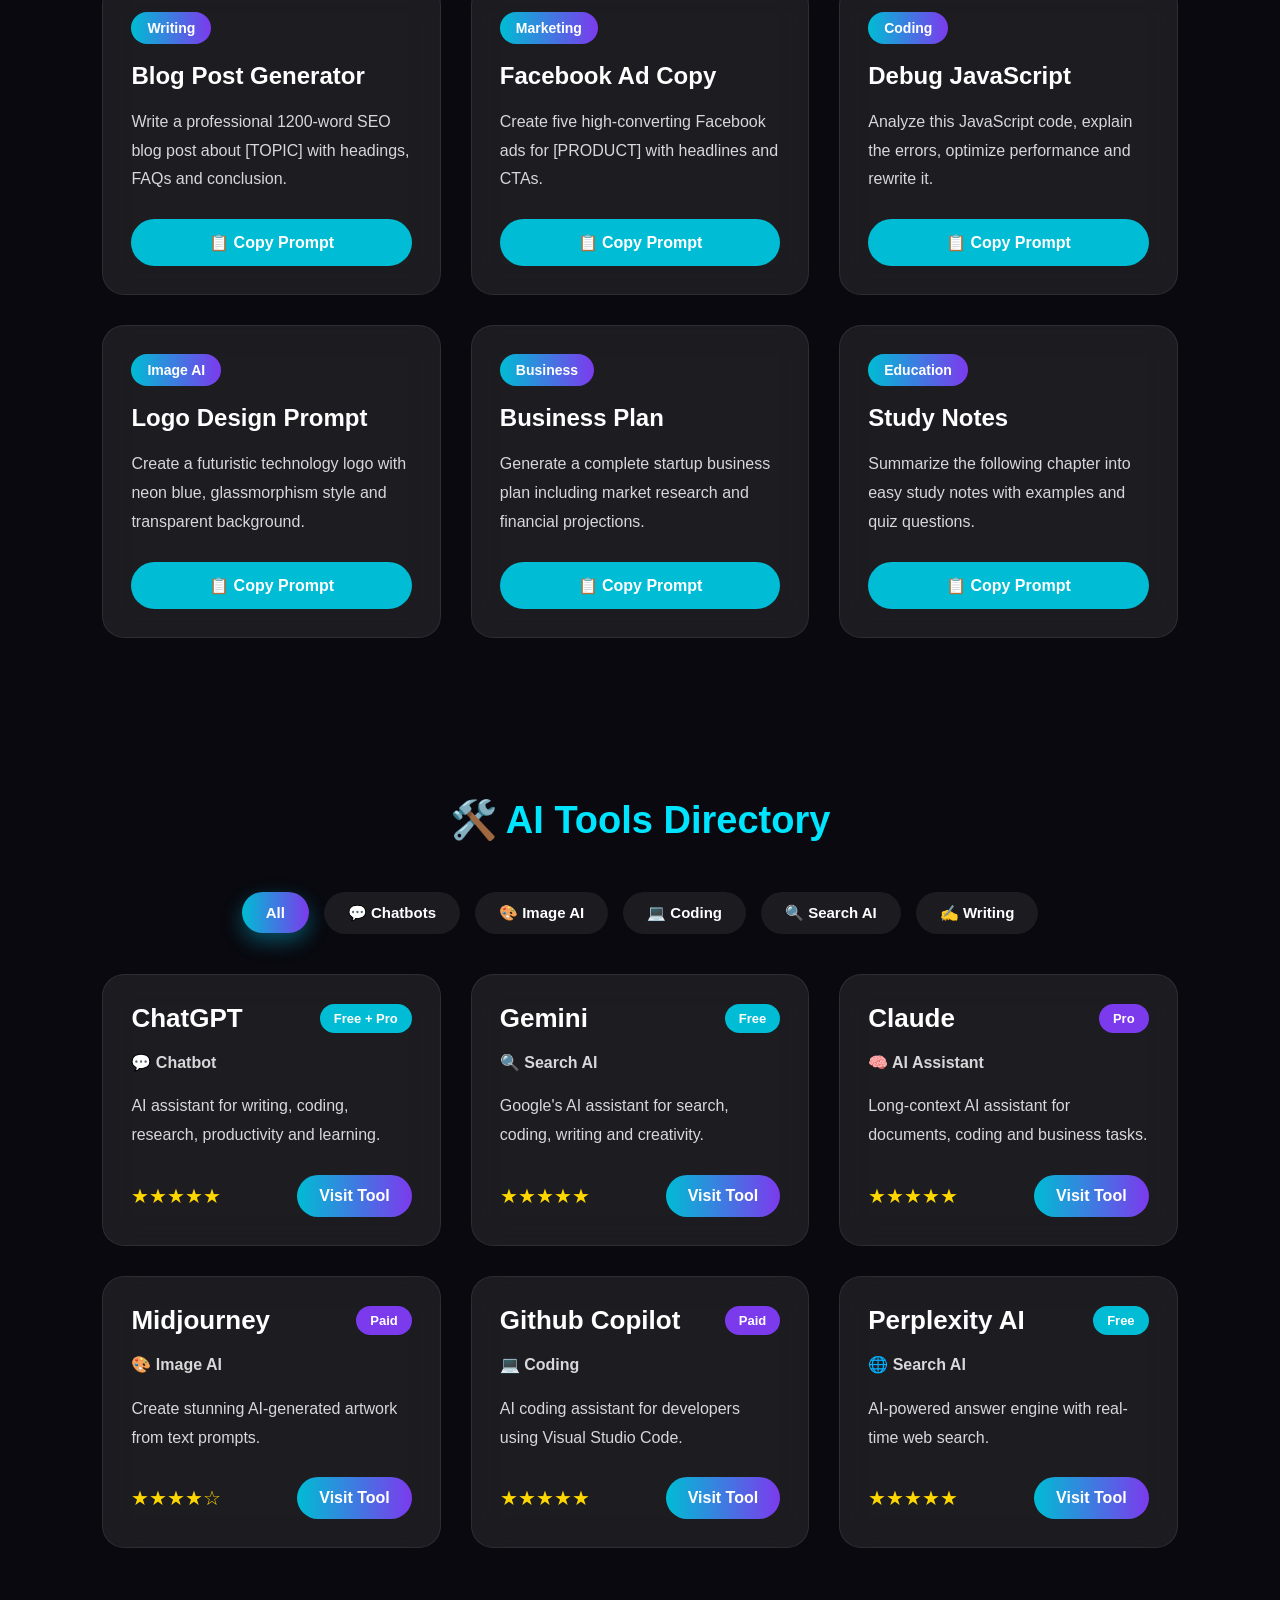
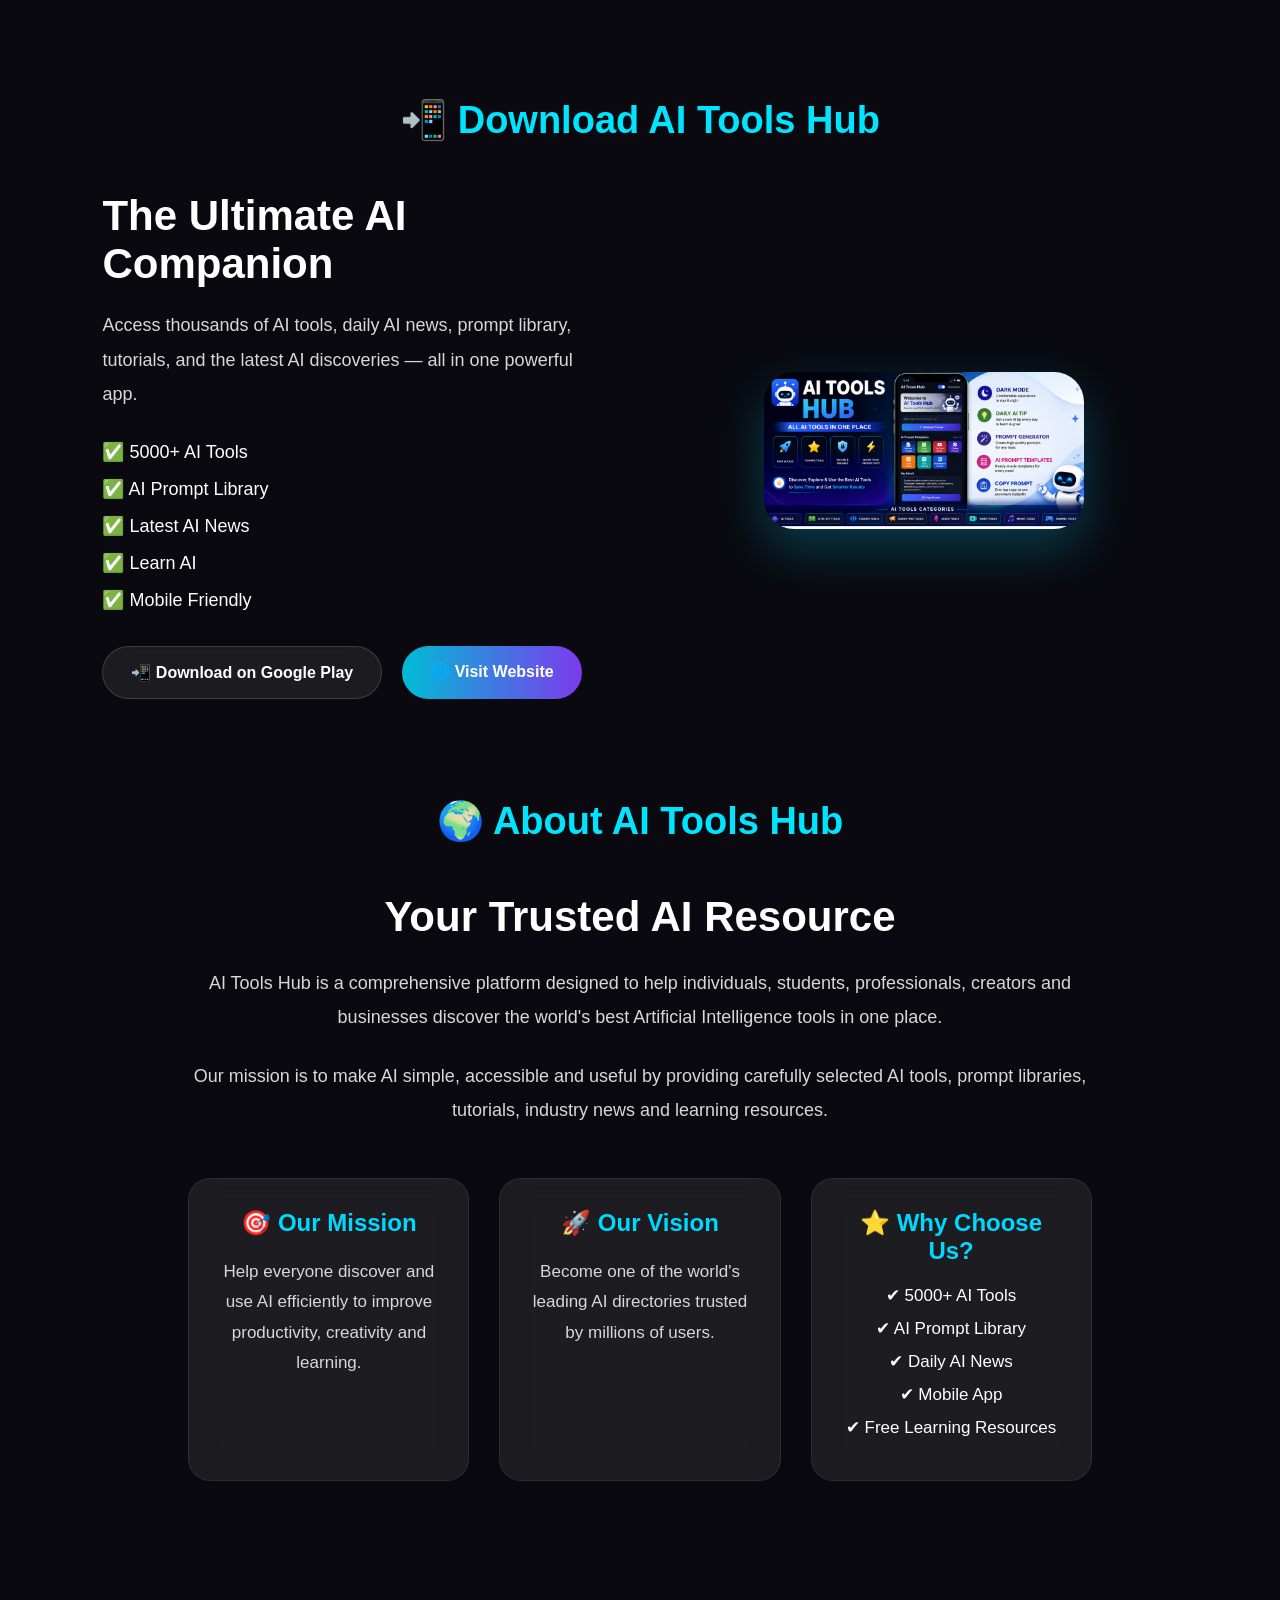
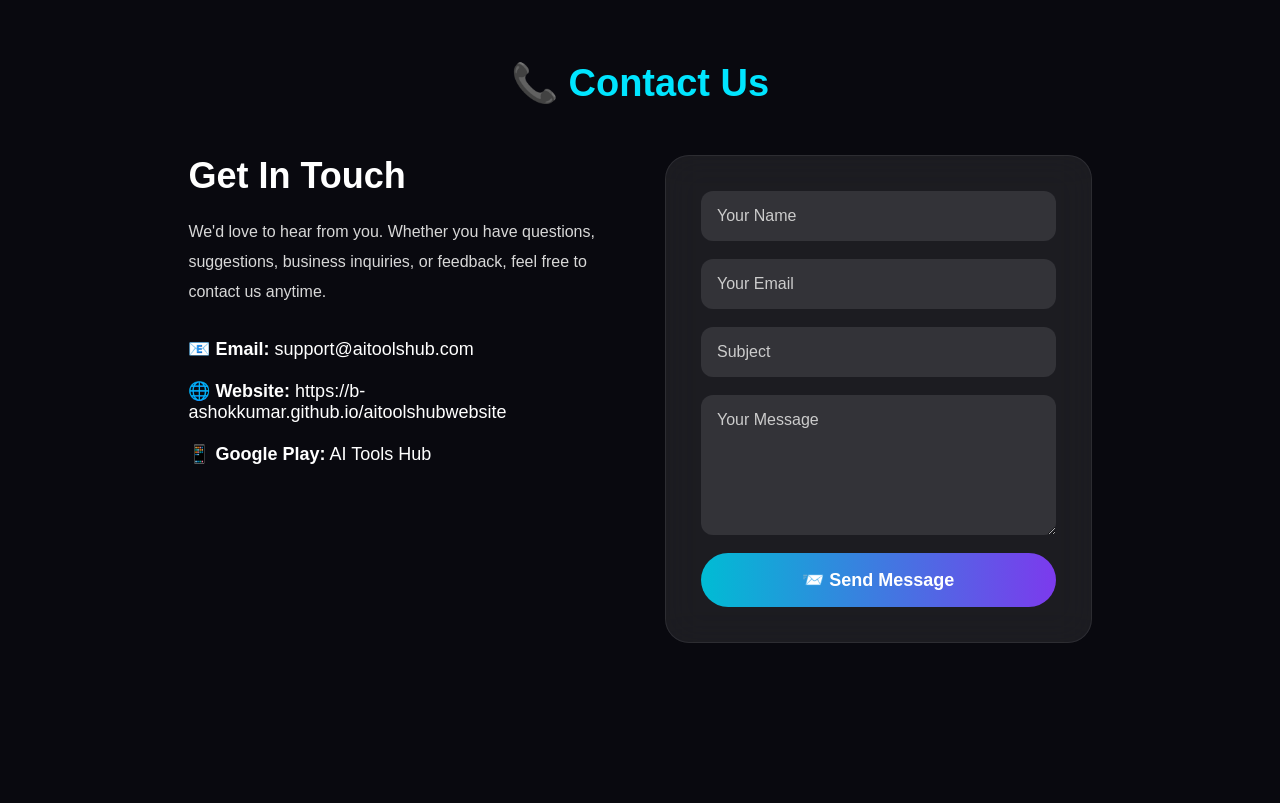
==== commit bb99f009: "index.html" ====
--- a/index.html
+++ b/index.html
@@ -140,7 +140,7 @@
 
 <!-- Categories -->
 
-<section class="section">
+<section id="categories" class="section">
 
 <h2 class="section-title">
 Popular Categories
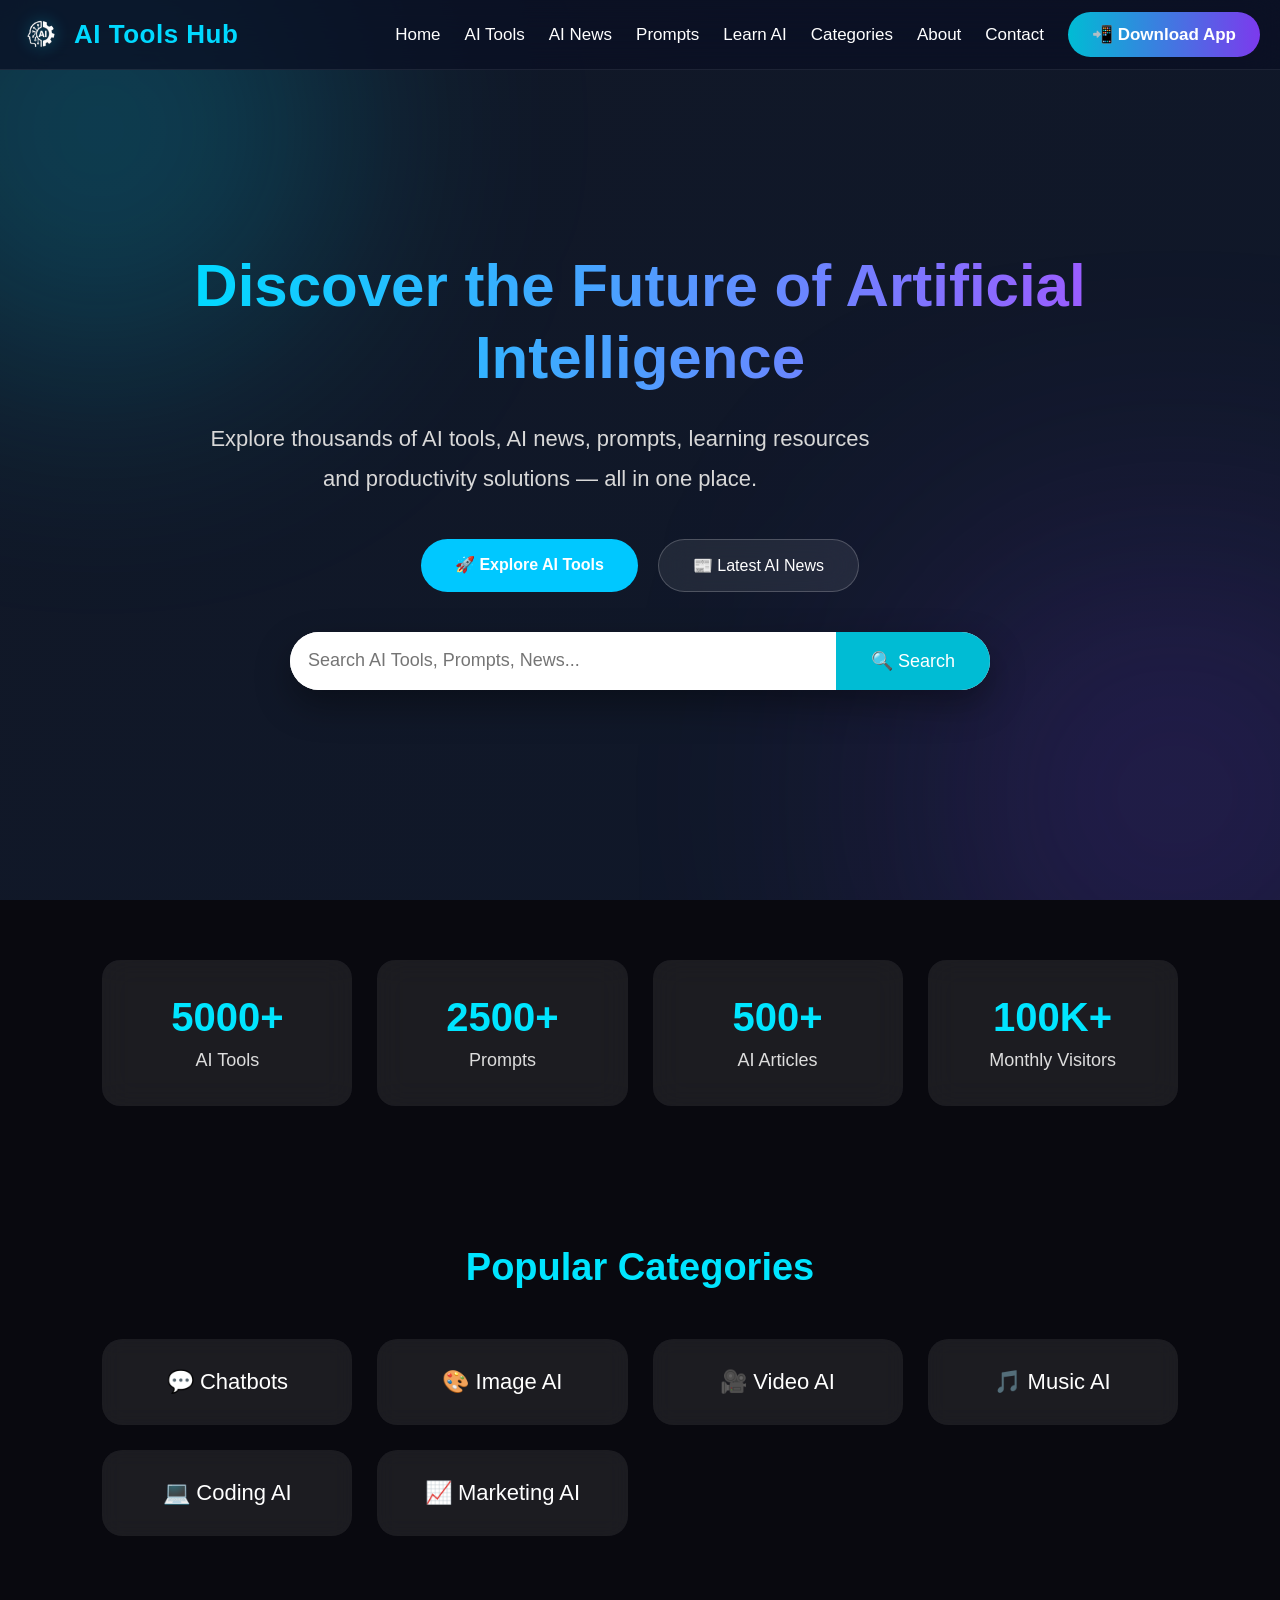
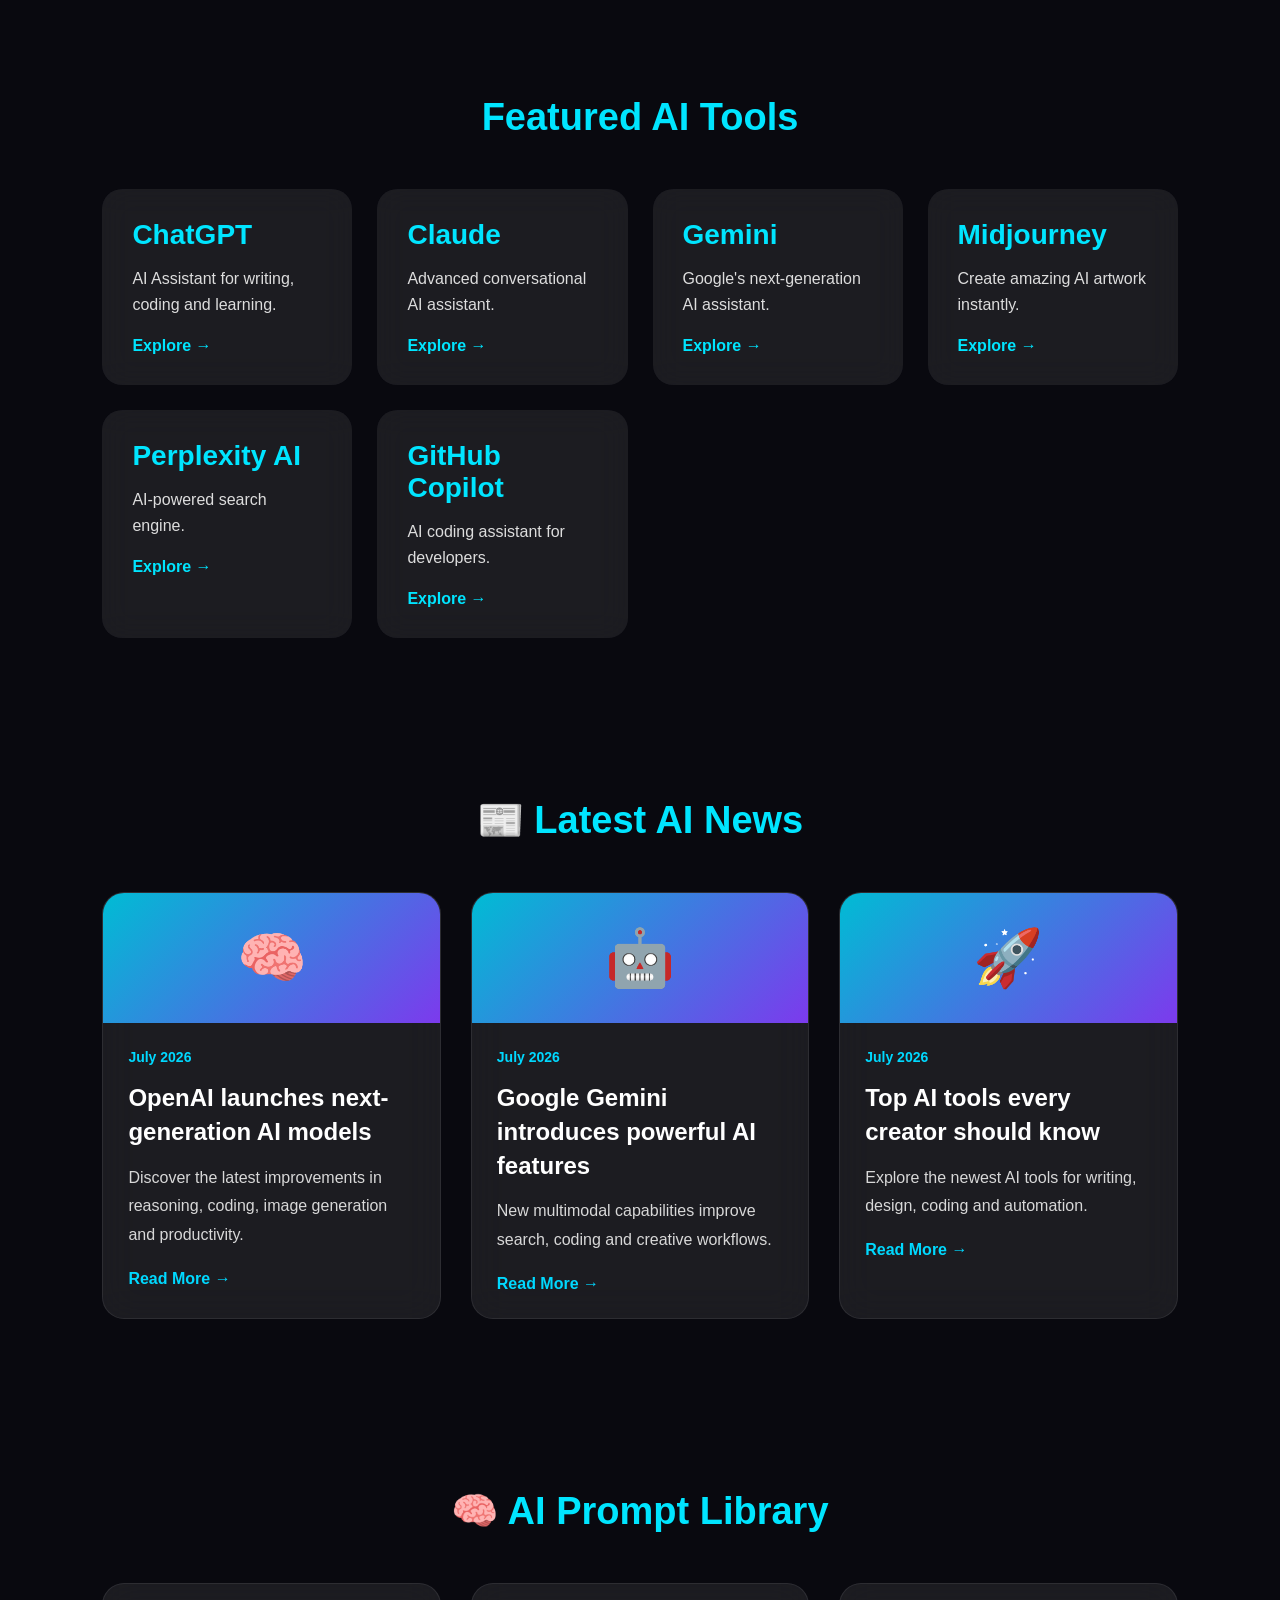
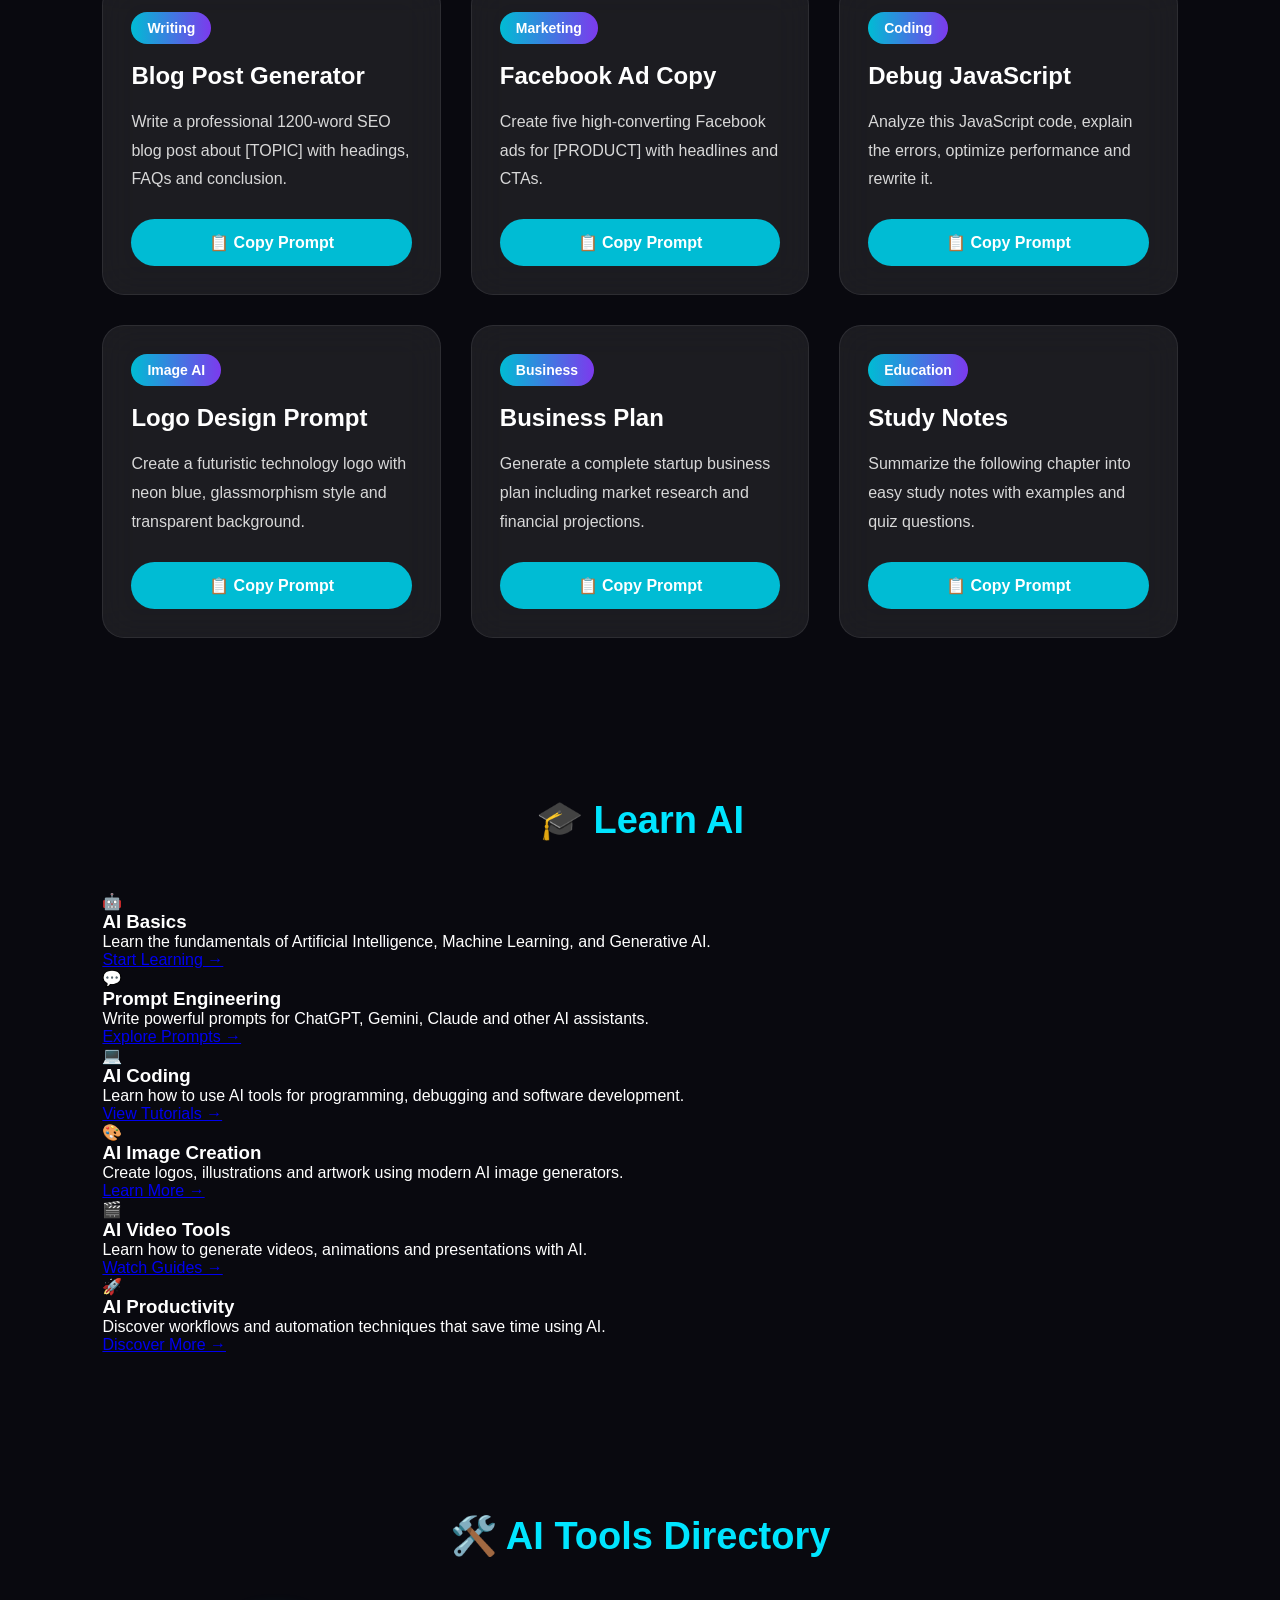
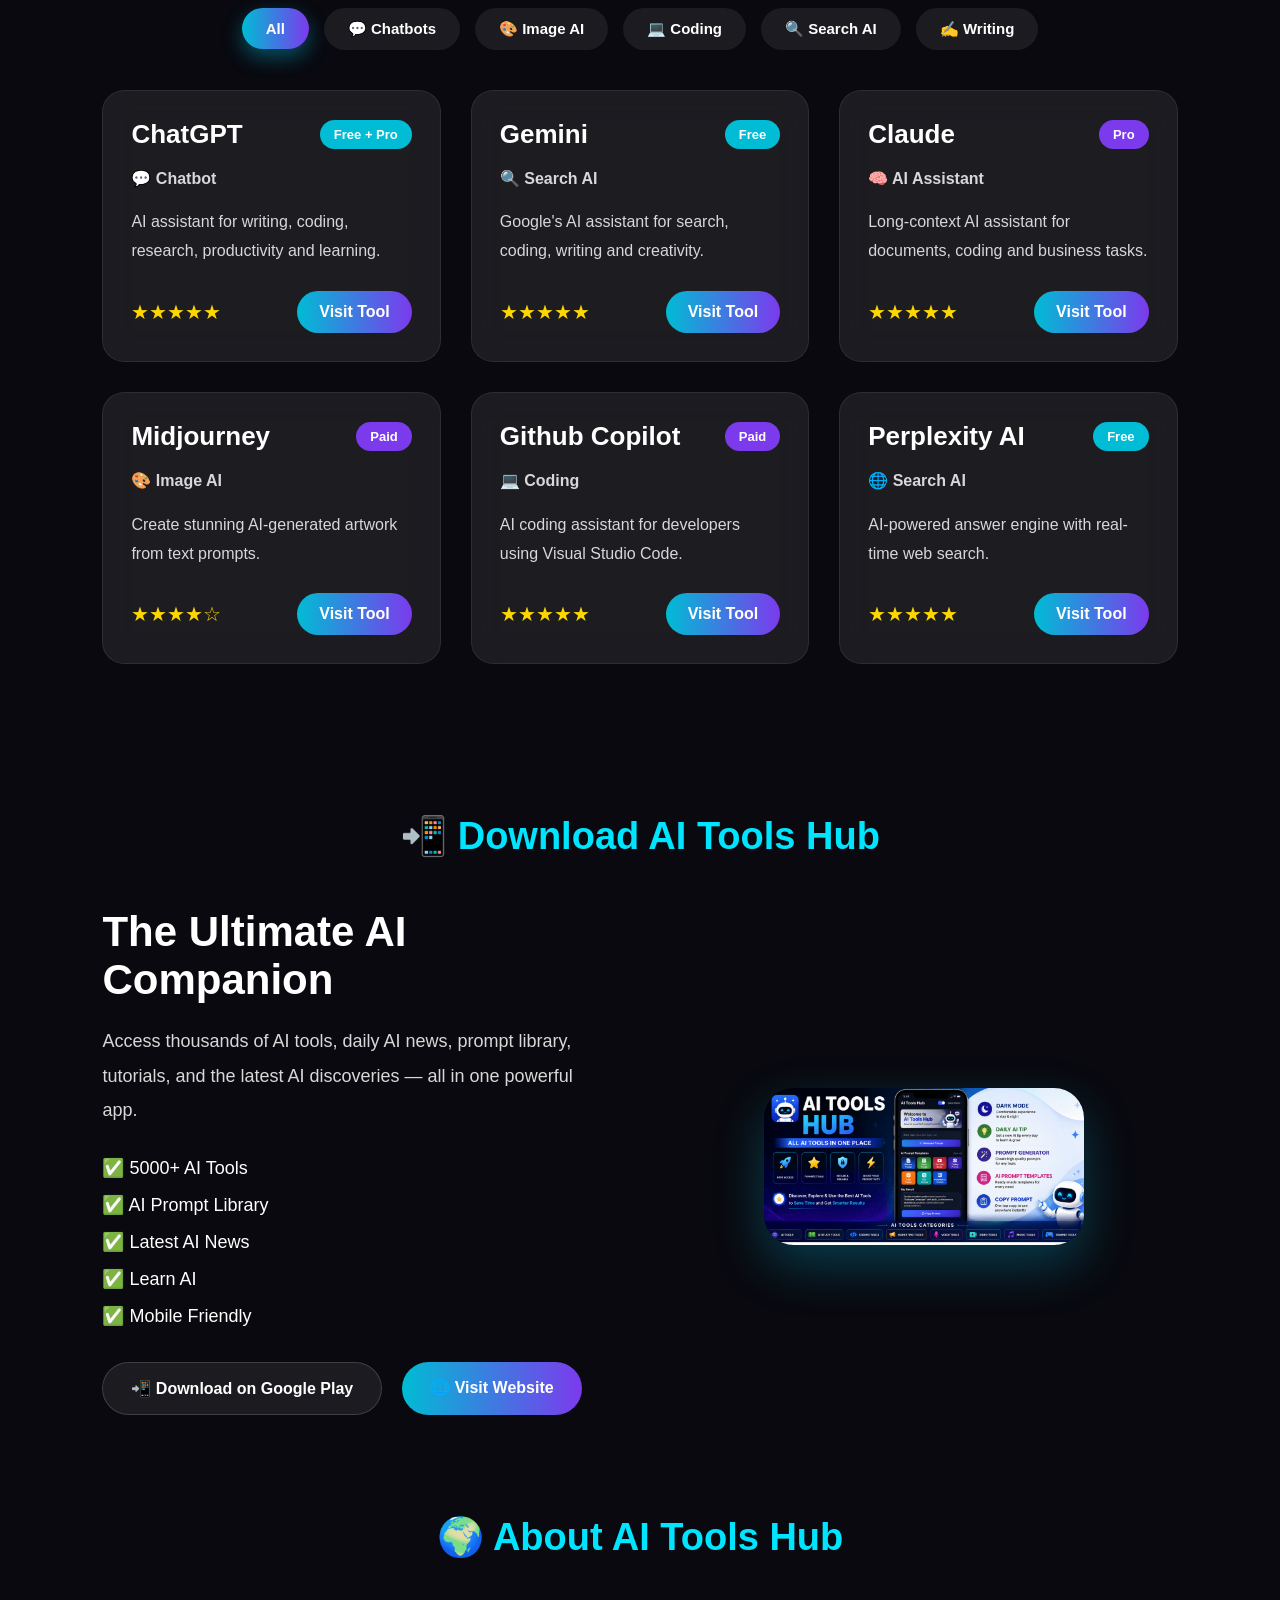
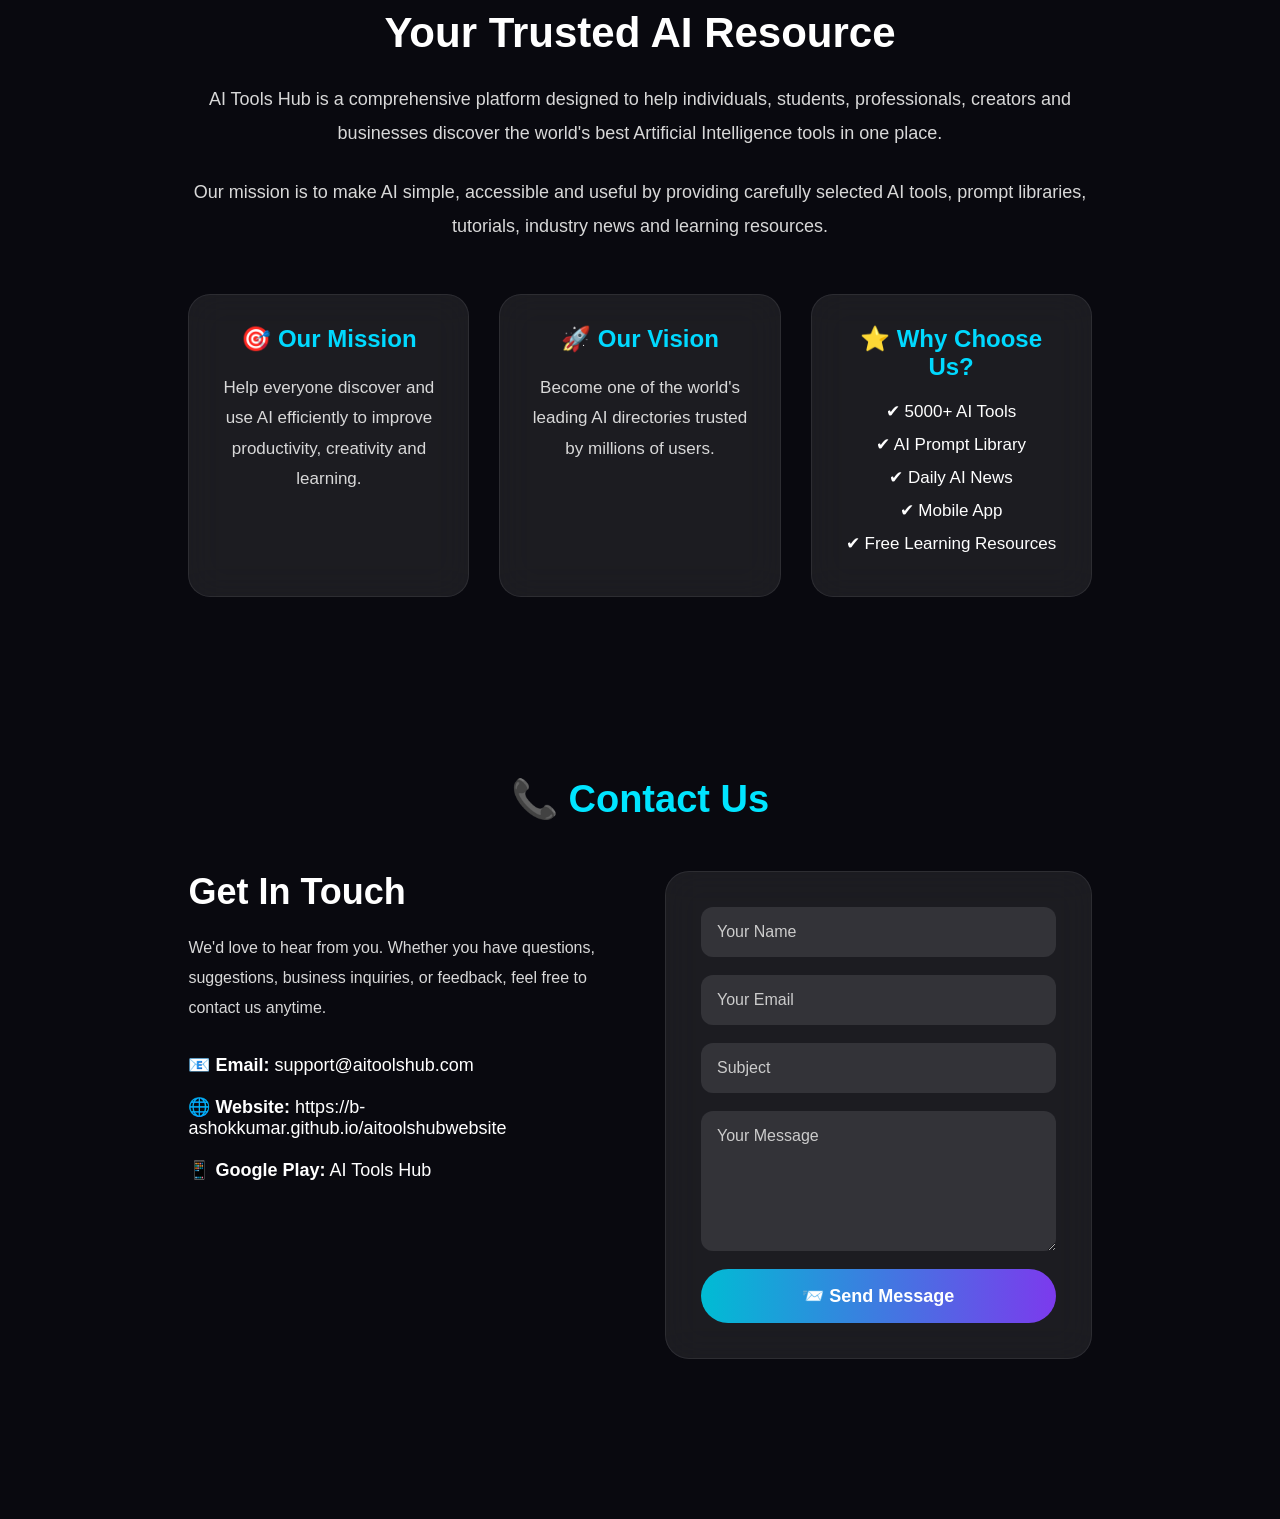
==== commit 57182dca: "index.html" ====
--- a/index.html
+++ b/index.html
@@ -463,6 +463,76 @@
 </div>
 
 </div>
+
+</section>
+
+<!-- =========================
+     LEARN AI
+========================= -->
+
+<section id="learn" class="section learn-ai">
+
+    <h2 class="section-title">
+        🎓 Learn AI
+    </h2>
+
+    <div class="learn-grid">
+
+        <div class="learn-card">
+            <div class="learn-icon">🤖</div>
+            <h3>AI Basics</h3>
+            <p>
+                Learn the fundamentals of Artificial Intelligence, Machine Learning, and Generative AI.
+            </p>
+            <a href="#">Start Learning →</a>
+        </div>
+
+        <div class="learn-card">
+            <div class="learn-icon">💬</div>
+            <h3>Prompt Engineering</h3>
+            <p>
+                Write powerful prompts for ChatGPT, Gemini, Claude and other AI assistants.
+            </p>
+            <a href="#">Explore Prompts →</a>
+        </div>
+
+        <div class="learn-card">
+            <div class="learn-icon">💻</div>
+            <h3>AI Coding</h3>
+            <p>
+                Learn how to use AI tools for programming, debugging and software development.
+            </p>
+            <a href="#">View Tutorials →</a>
+        </div>
+
+        <div class="learn-card">
+            <div class="learn-icon">🎨</div>
+            <h3>AI Image Creation</h3>
+            <p>
+                Create logos, illustrations and artwork using modern AI image generators.
+            </p>
+            <a href="#">Learn More →</a>
+        </div>
+
+        <div class="learn-card">
+            <div class="learn-icon">🎬</div>
+            <h3>AI Video Tools</h3>
+            <p>
+                Learn how to generate videos, animations and presentations with AI.
+            </p>
+            <a href="#">Watch Guides →</a>
+        </div>
+
+        <div class="learn-card">
+            <div class="learn-icon">🚀</div>
+            <h3>AI Productivity</h3>
+            <p>
+                Discover workflows and automation techniques that save time using AI.
+            </p>
+            <a href="#">Discover More →</a>
+        </div>
+
+    </div>
 
 </section>
 
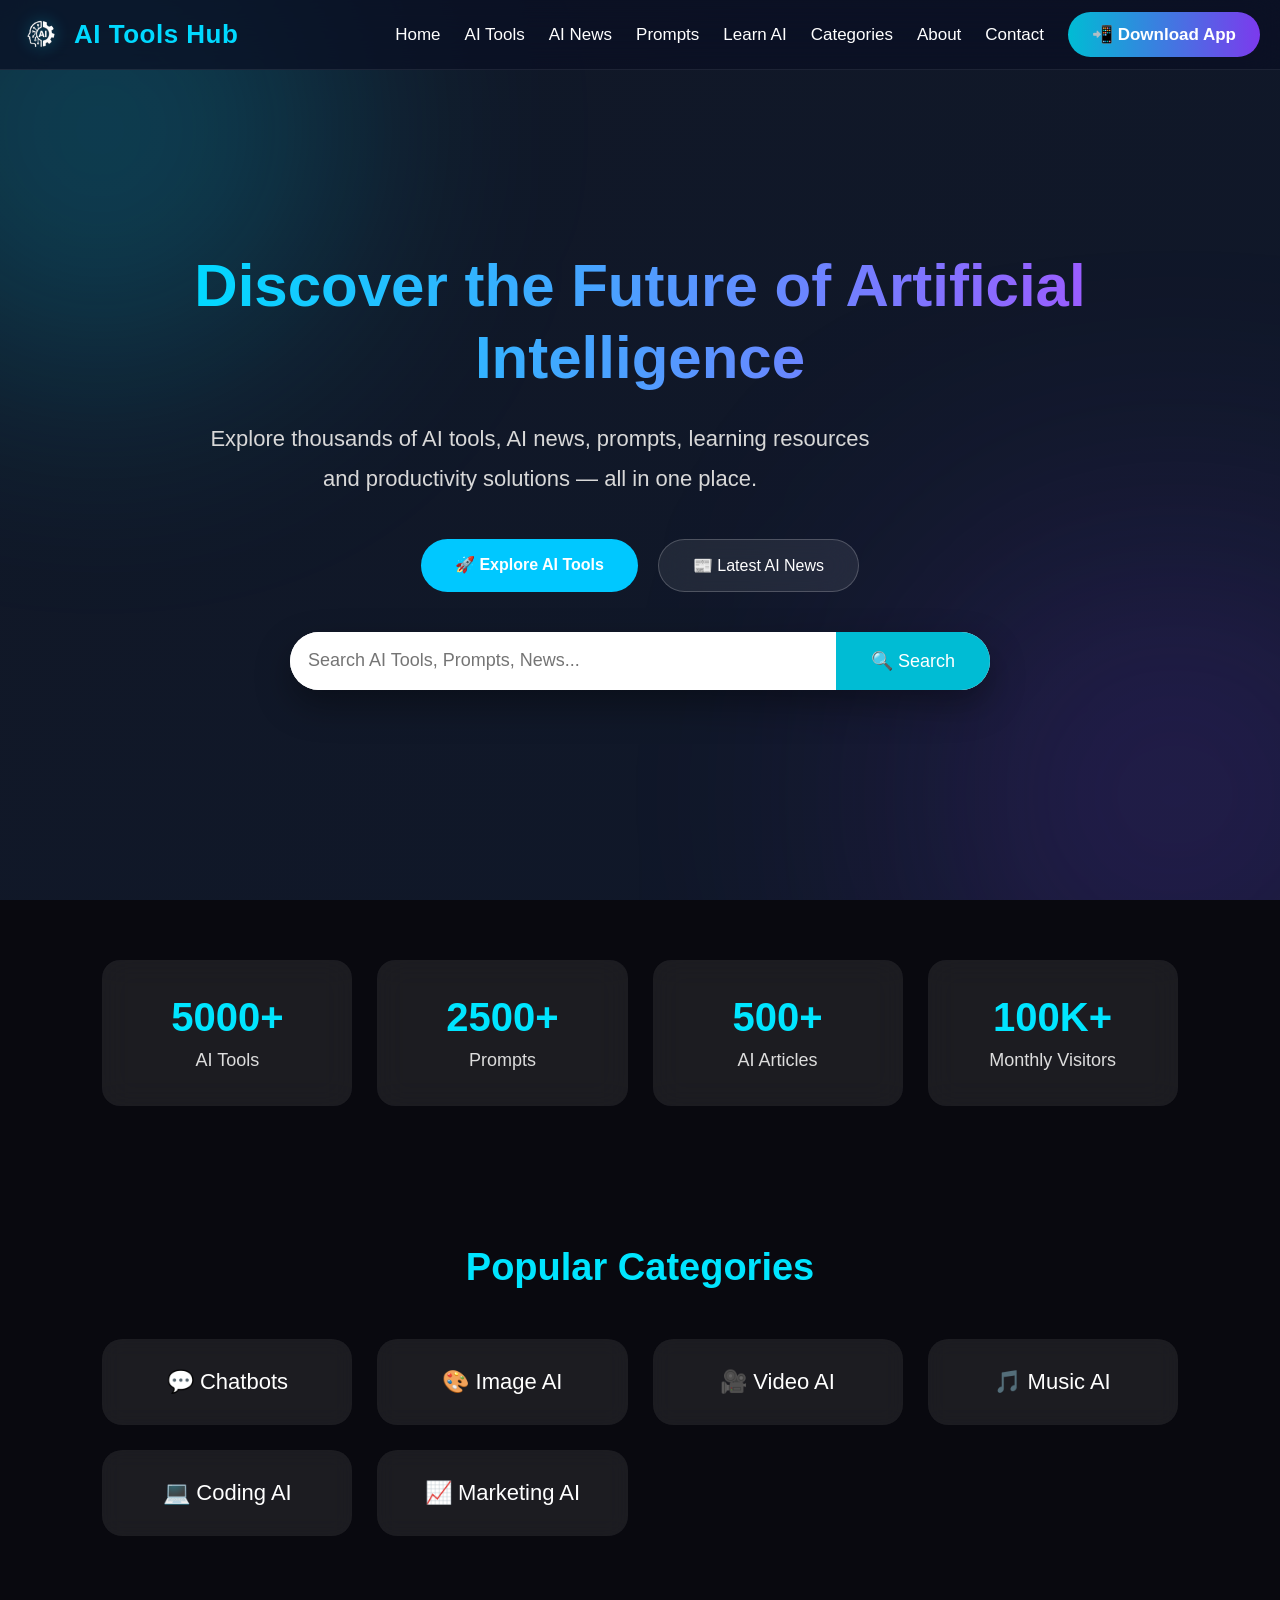
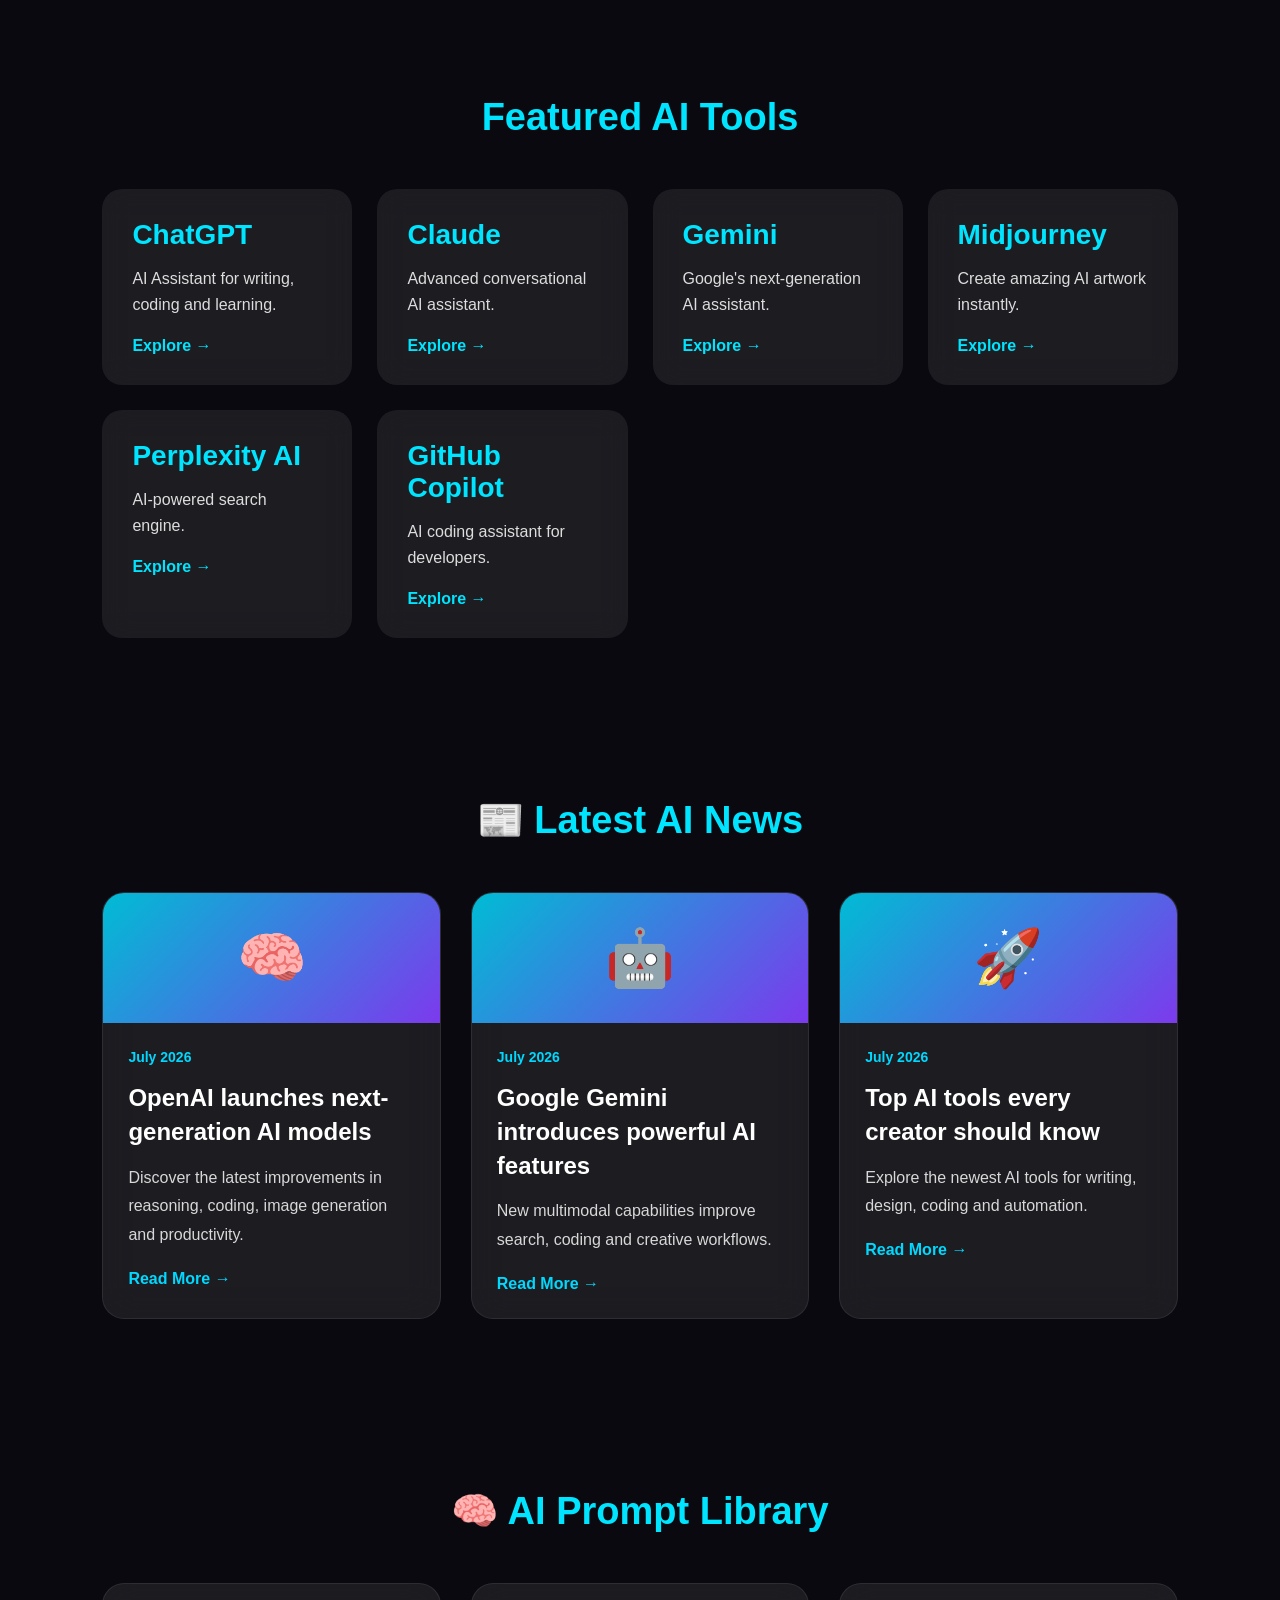
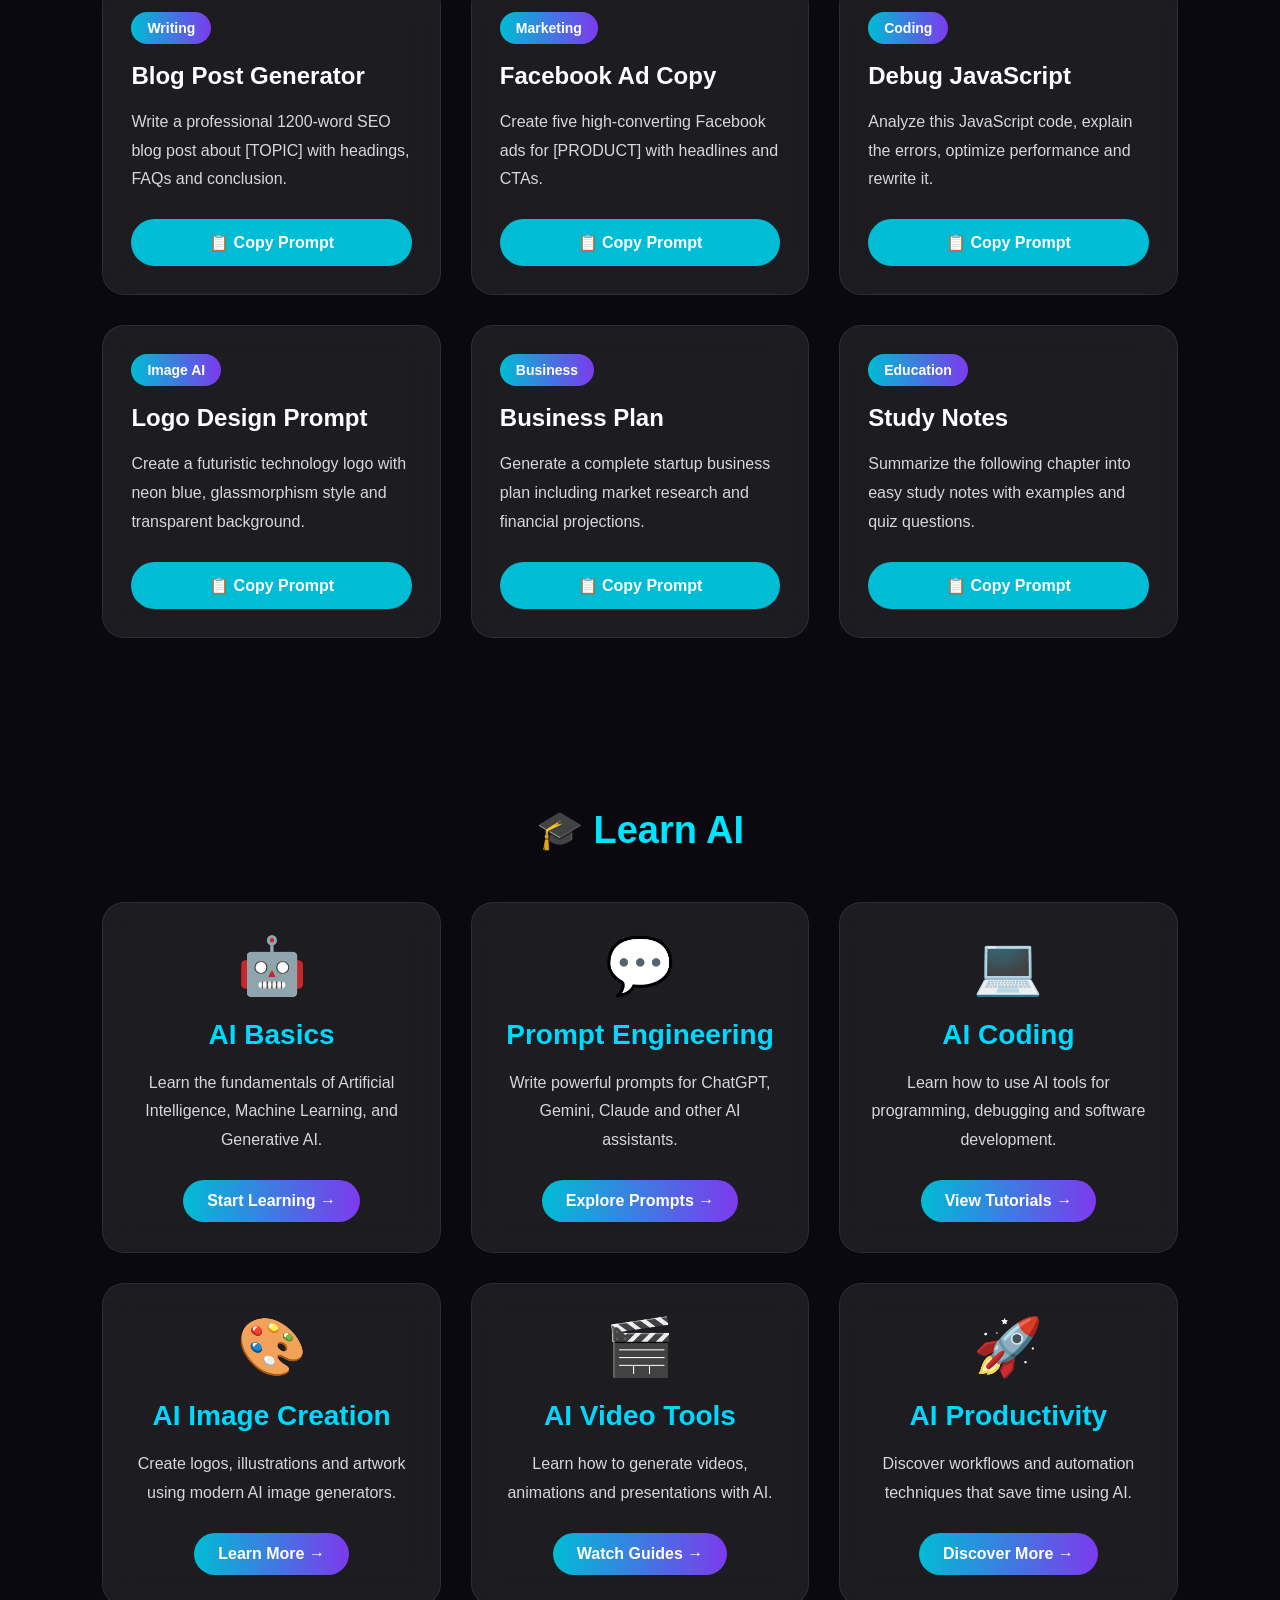
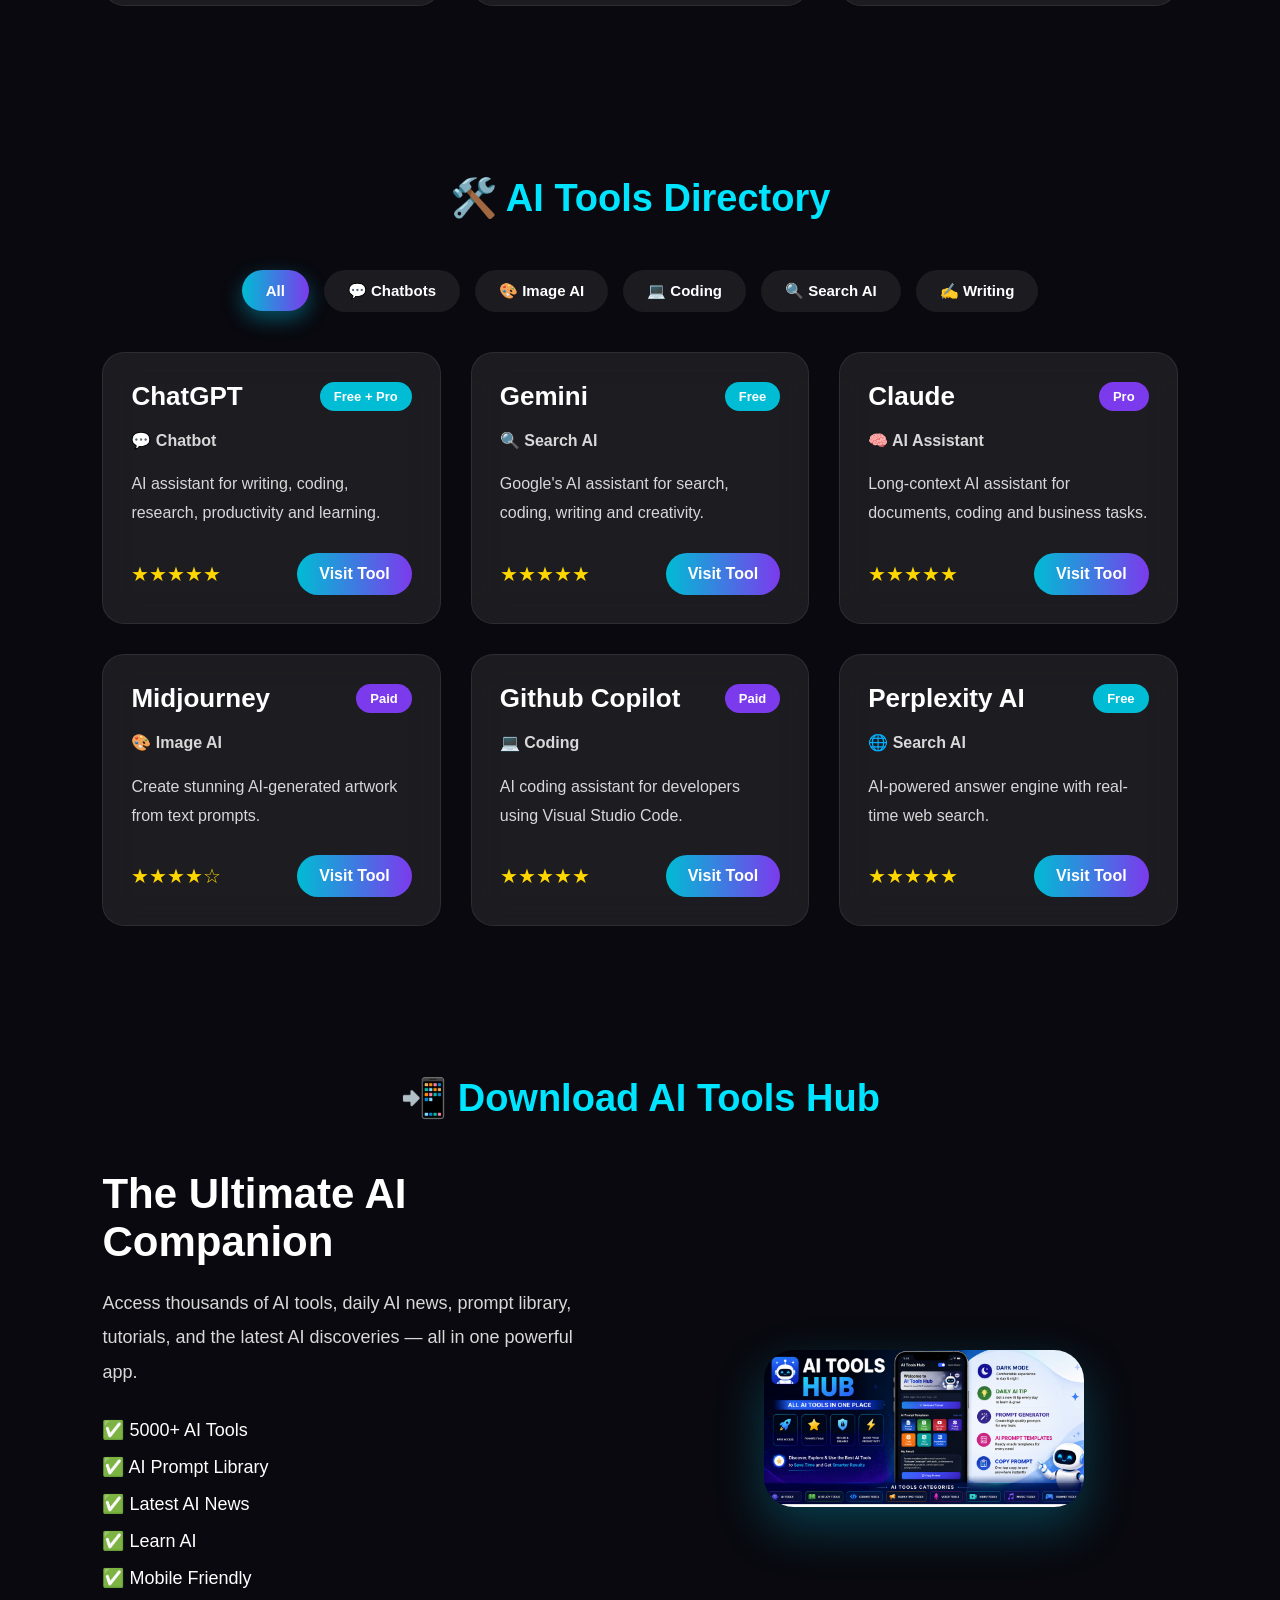
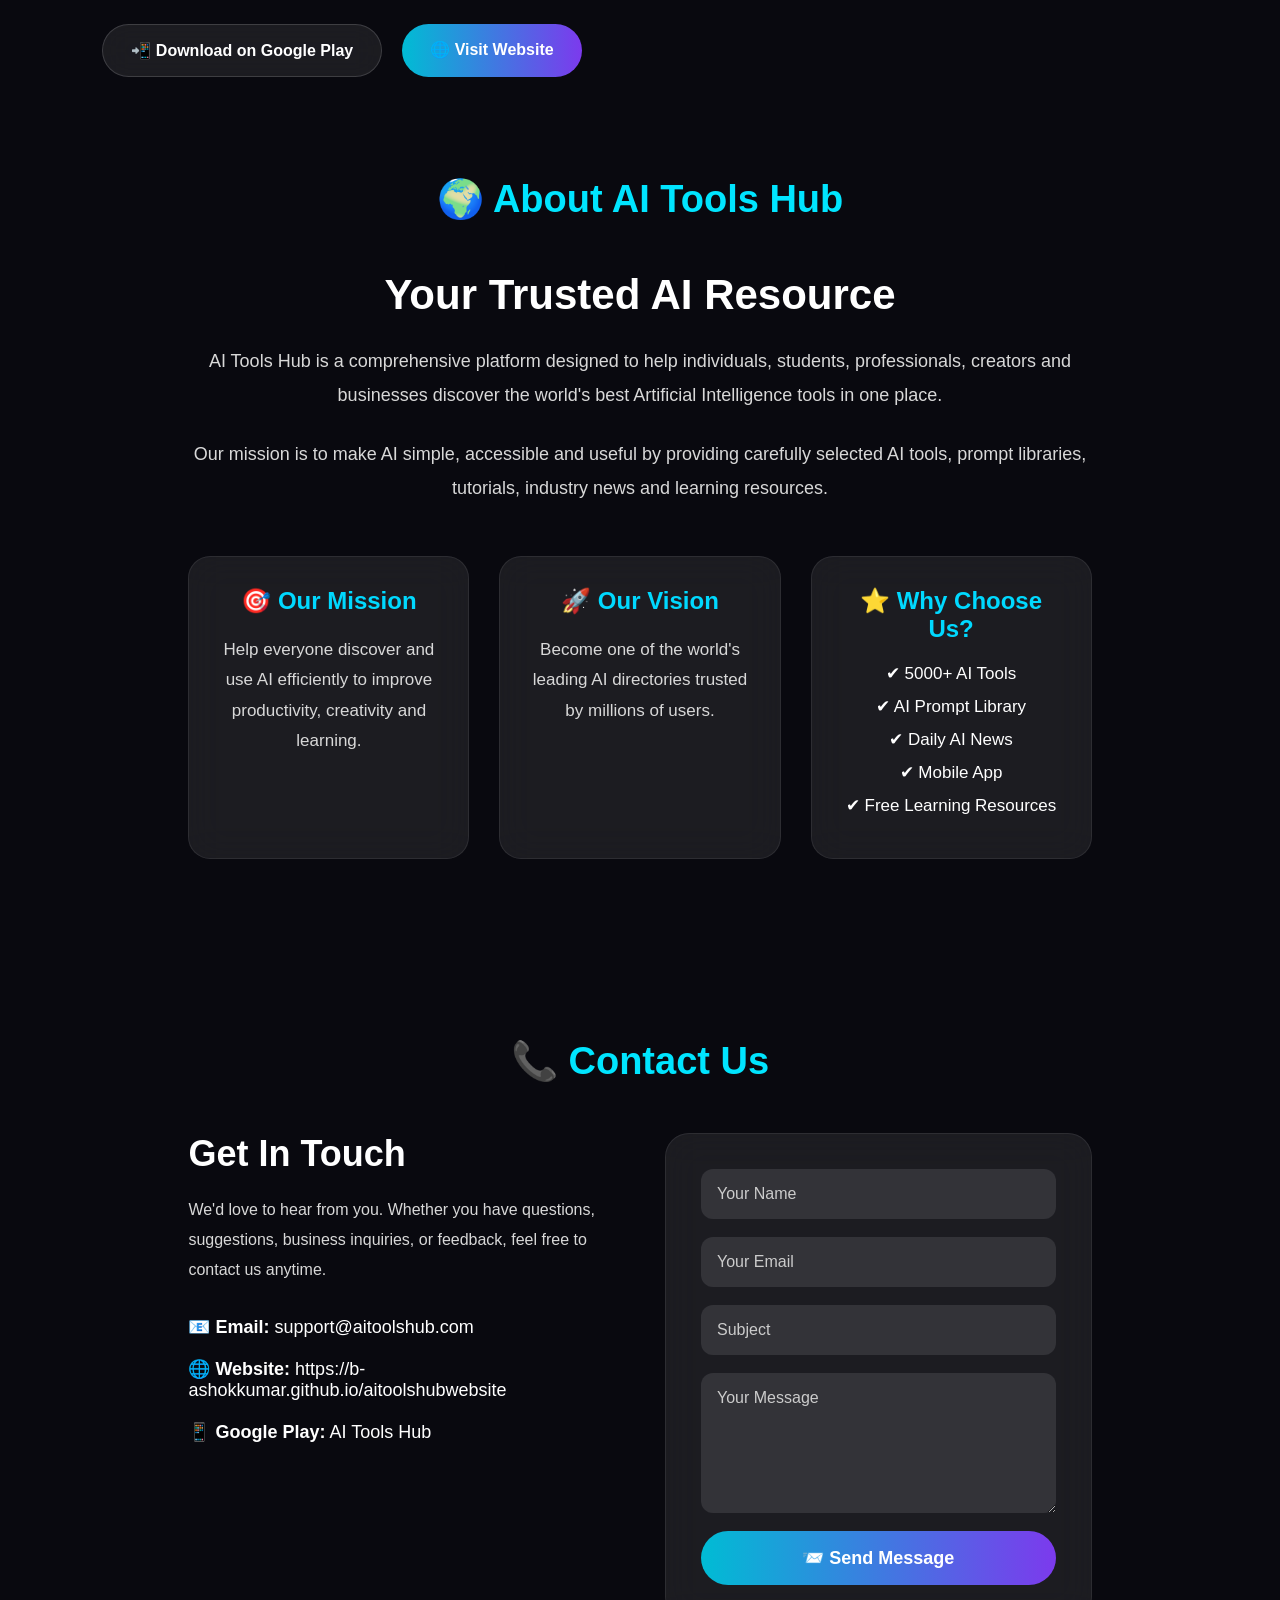
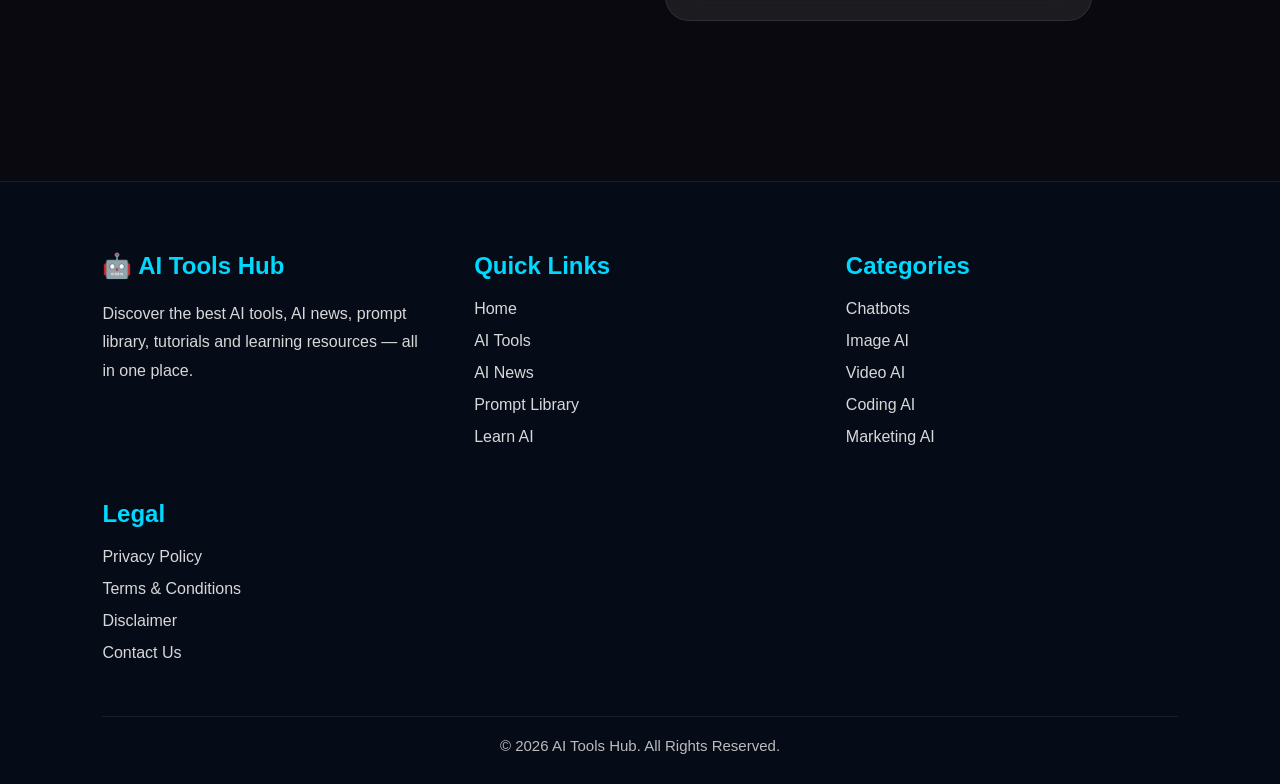
==== commit f71ce9de: "index.html" ====
--- a/index.html
+++ b/index.html
@@ -964,6 +964,91 @@
 
 </section>
 
+<!-- =========================
+     FOOTER
+========================= -->
+
+<footer class="footer">
+
+    <div class="footer-container">
+
+        <!-- About -->
+        <div class="footer-column">
+
+            <h3>🤖 AI Tools Hub</h3>
+
+            <p>
+                Discover the best AI tools, AI news,
+                prompt library, tutorials and learning
+                resources — all in one place.
+            </p>
+
+        </div>
+
+        <!-- Quick Links -->
+        <div class="footer-column">
+
+            <h3>Quick Links</h3>
+
+            <ul>
+
+                <li><a href="#home">Home</a></li>
+                <li><a href="#tools">AI Tools</a></li>
+                <li><a href="#news">AI News</a></li>
+                <li><a href="#prompts">Prompt Library</a></li>
+                <li><a href="#learn">Learn AI</a></li>
+
+            </ul>
+
+        </div>
+
+        <!-- Categories -->
+        <div class="footer-column">
+
+            <h3>Categories</h3>
+
+            <ul>
+
+                <li><a href="#categories">Chatbots</a></li>
+                <li><a href="#categories">Image AI</a></li>
+                <li><a href="#categories">Video AI</a></li>
+                <li><a href="#categories">Coding AI</a></li>
+                <li><a href="#categories">Marketing AI</a></li>
+
+            </ul>
+
+        </div>
+
+        <!-- Legal -->
+        <div class="footer-column">
+
+            <h3>Legal</h3>
+
+            <ul>
+
+                <li><a href="privacy.html">Privacy Policy</a></li>
+                <li><a href="terms.html">Terms & Conditions</a></li>
+                <li><a href="disclaimer.html">Disclaimer</a></li>
+                <li><a href="#contact">Contact Us</a></li>
+
+            </ul>
+
+        </div>
+
+    </div>
+
+    <div class="footer-bottom">
+
+        <p>
+
+            © 2026 AI Tools Hub. All Rights Reserved.
+
+        </p>
+
+    </div>
+
+</footer>
+
 
 <script src="js/app.js"></script>
 
--- a/css/style.css
+++ b/css/style.css
@@ -1655,3 +1655,187 @@
 }
 
 }
+
+/* ==========================
+   LEARN AI
+========================== */
+
+.learn-ai{
+    padding:90px 8%;
+}
+
+.learn-grid{
+    display:grid;
+    grid-template-columns:repeat(auto-fit,minmax(300px,1fr));
+    gap:30px;
+}
+
+.learn-card{
+    background:rgba(255,255,255,.08);
+    backdrop-filter:blur(18px);
+    border:1px solid rgba(255,255,255,.08);
+    border-radius:22px;
+    padding:30px;
+    transition:.35s;
+    text-align:center;
+}
+
+.learn-card:hover{
+    transform:translateY(-8px);
+    box-shadow:0 15px 35px rgba(0,212,255,.30);
+}
+
+.learn-icon{
+    font-size:56px;
+    margin-bottom:20px;
+}
+
+.learn-card h3{
+    color:#00d9ff;
+    font-size:28px;
+    margin-bottom:18px;
+}
+
+.learn-card p{
+    color:#d8d8d8;
+    line-height:1.8;
+    margin-bottom:25px;
+}
+
+.learn-card a{
+    display:inline-block;
+    text-decoration:none;
+    color:white;
+    background:linear-gradient(90deg,#00bcd4,#7c3aed);
+    padding:12px 24px;
+    border-radius:30px;
+    font-weight:bold;
+    transition:.3s;
+}
+
+.learn-card a:hover{
+    transform:translateY(-3px);
+    box-shadow:0 10px 25px rgba(0,212,255,.35);
+}
+
+@media(max-width:768px){
+
+.learn-card{
+    padding:25px;
+}
+
+.learn-icon{
+    font-size:48px;
+}
+
+.learn-card h3{
+    font-size:24px;
+}
+
+}
+
+/* ==========================
+   FOOTER
+========================== */
+
+.footer{
+
+padding:70px 8% 30px;
+
+background:#060b18;
+
+border-top:1px solid rgba(255,255,255,.08);
+
+}
+
+.footer-container{
+
+display:grid;
+
+grid-template-columns:repeat(auto-fit,minmax(240px,1fr));
+
+gap:40px;
+
+margin-bottom:40px;
+
+}
+
+.footer-column h3{
+
+color:#00d9ff;
+
+margin-bottom:20px;
+
+font-size:24px;
+
+}
+
+.footer-column p{
+
+color:#d8d8d8;
+
+line-height:1.8;
+
+}
+
+.footer-column ul{
+
+list-style:none;
+
+padding:0;
+
+}
+
+.footer-column li{
+
+margin-bottom:14px;
+
+}
+
+.footer-column a{
+
+text-decoration:none;
+
+color:#d8d8d8;
+
+transition:.3s;
+
+}
+
+.footer-column a:hover{
+
+color:#00d9ff;
+
+padding-left:6px;
+
+}
+
+.footer-bottom{
+
+border-top:1px solid rgba(255,255,255,.08);
+
+padding-top:20px;
+
+text-align:center;
+
+color:#bbbbbb;
+
+font-size:15px;
+
+}
+
+@media(max-width:768px){
+
+.footer{
+
+text-align:center;
+
+}
+
+.footer-column{
+
+margin-bottom:20px;
+
+}
+
+}
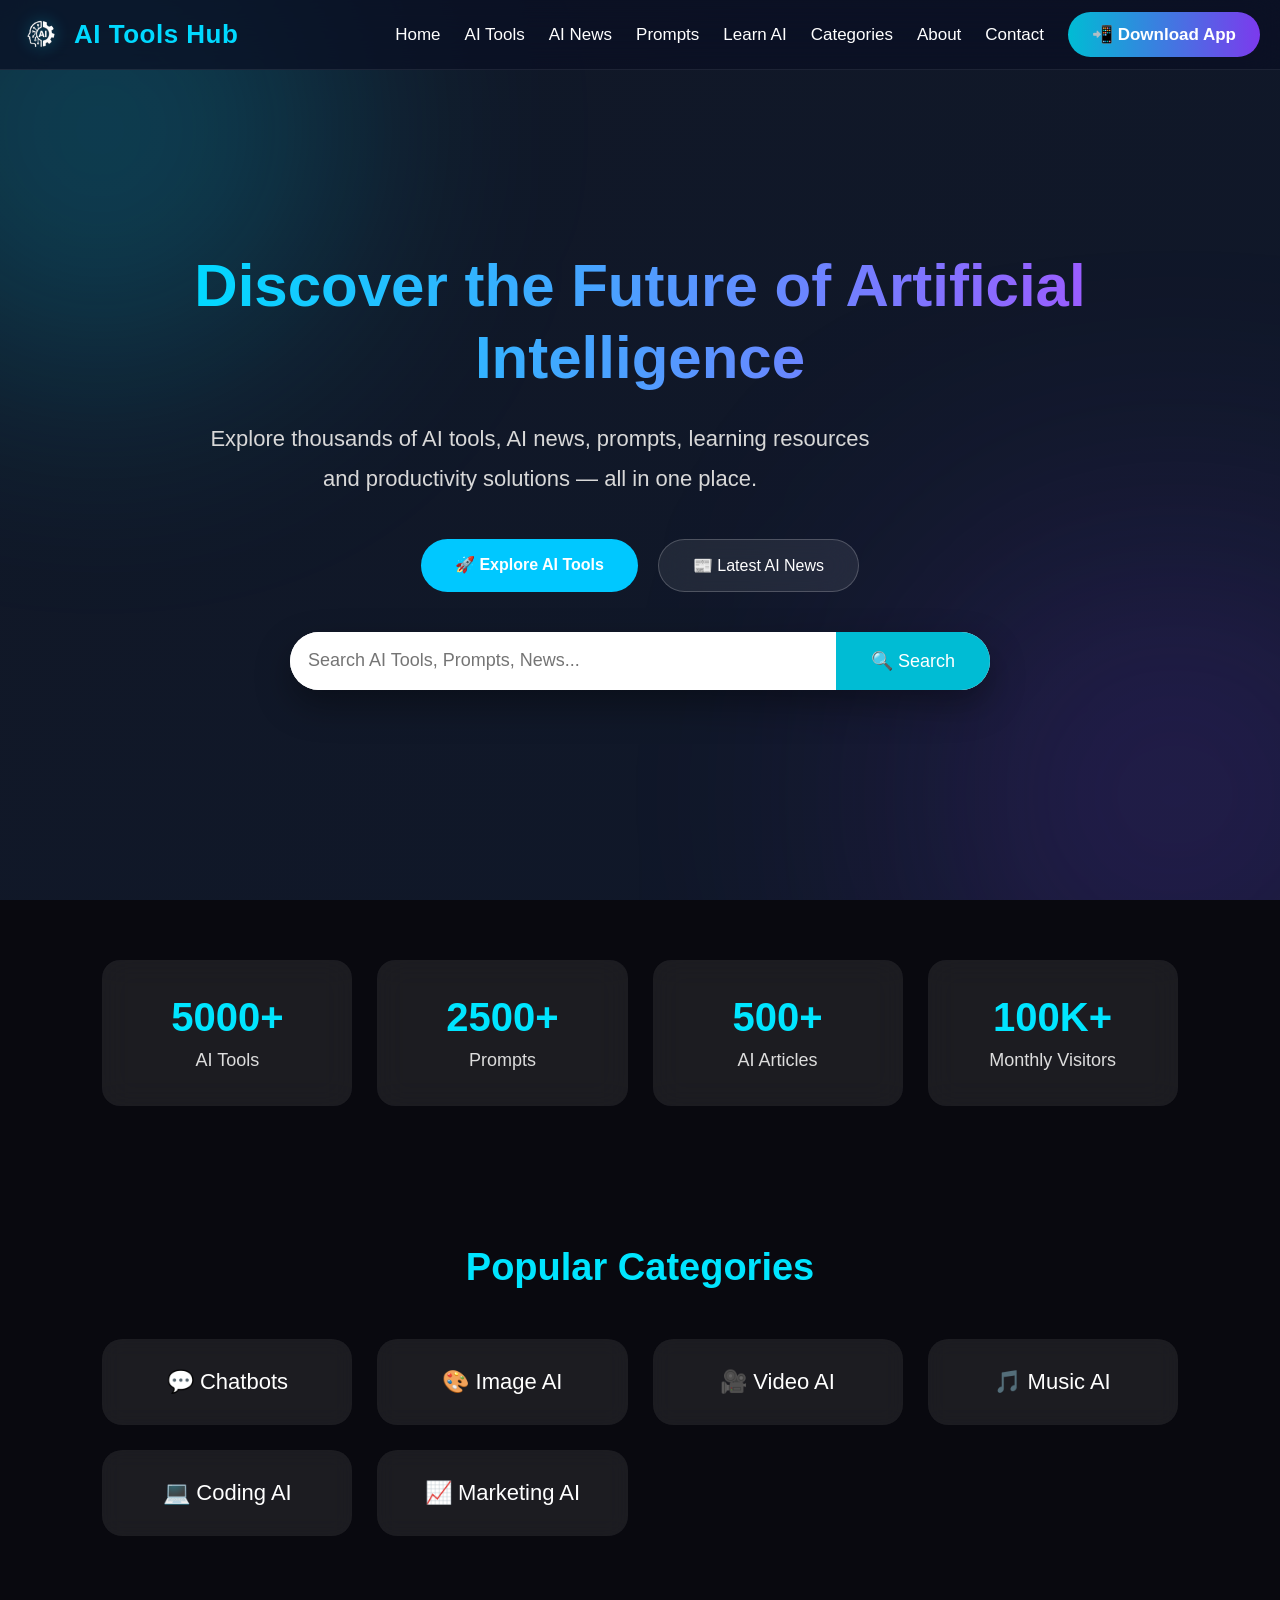
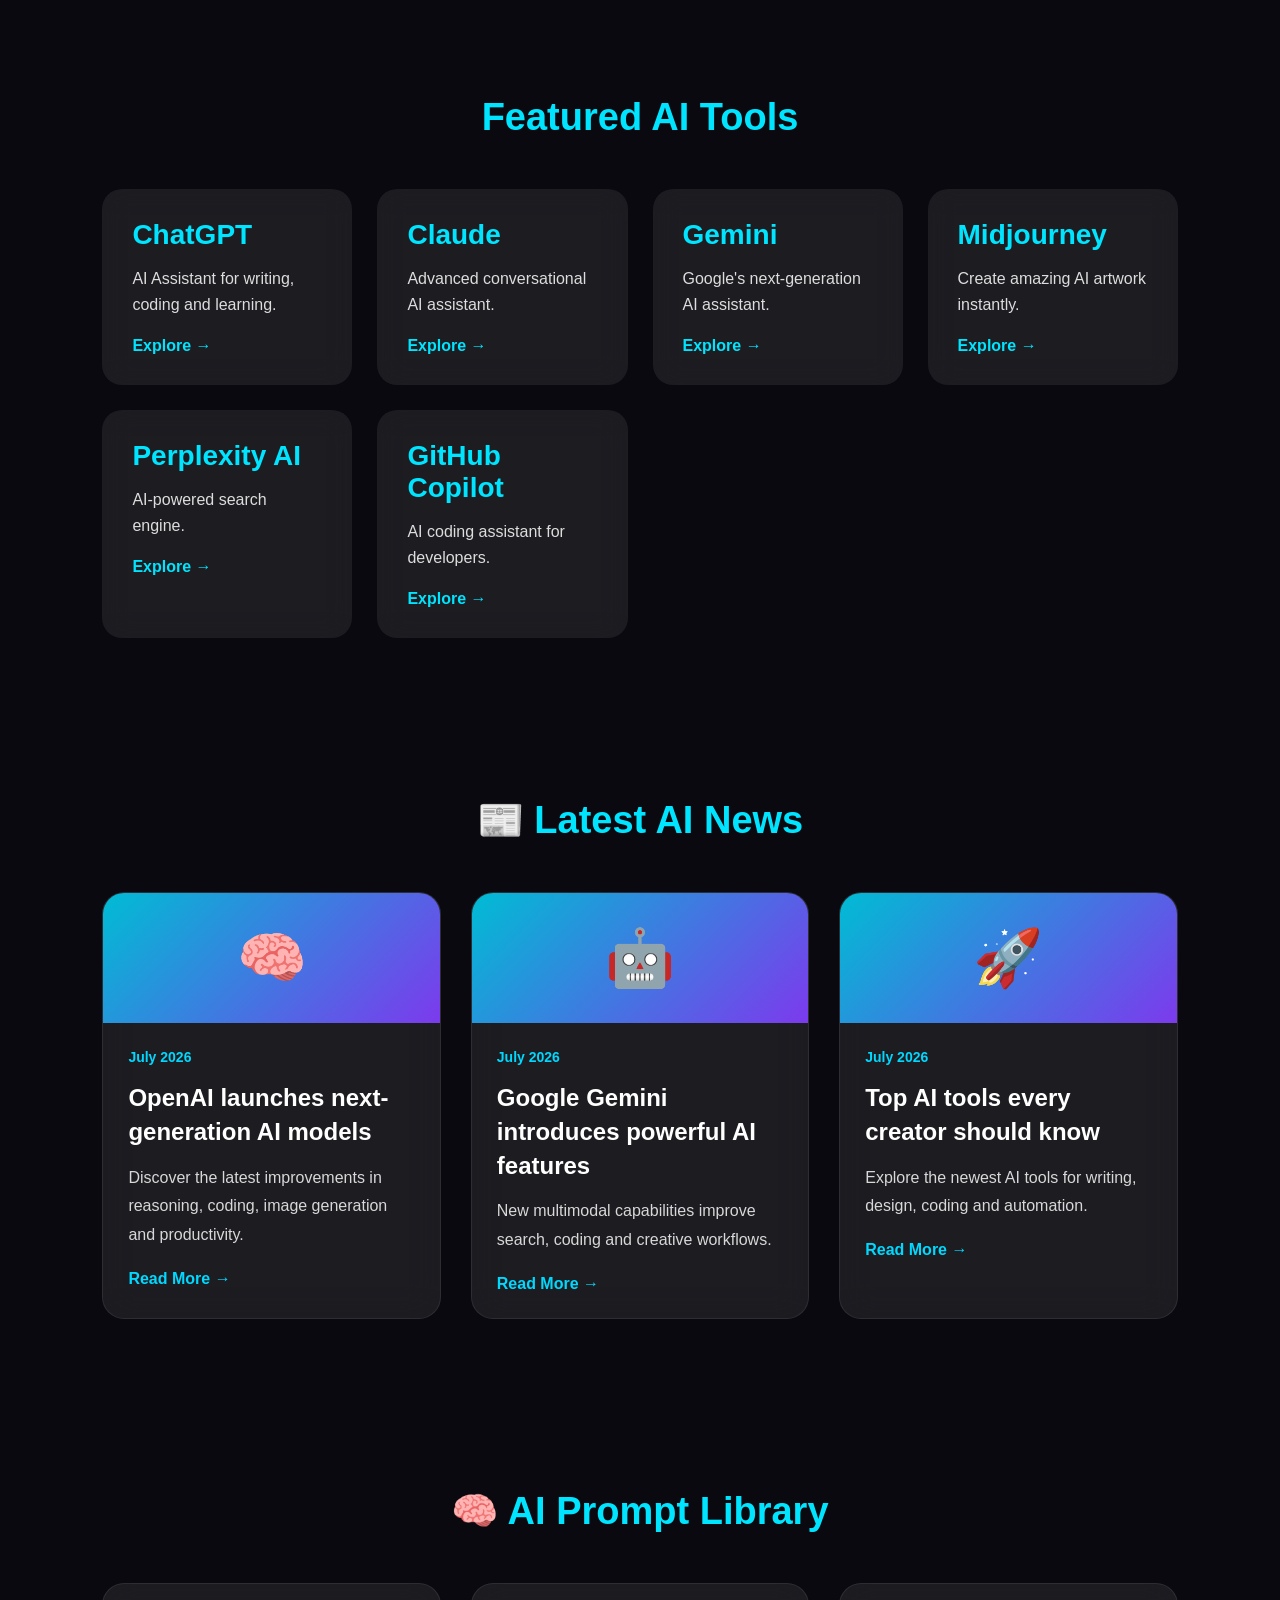
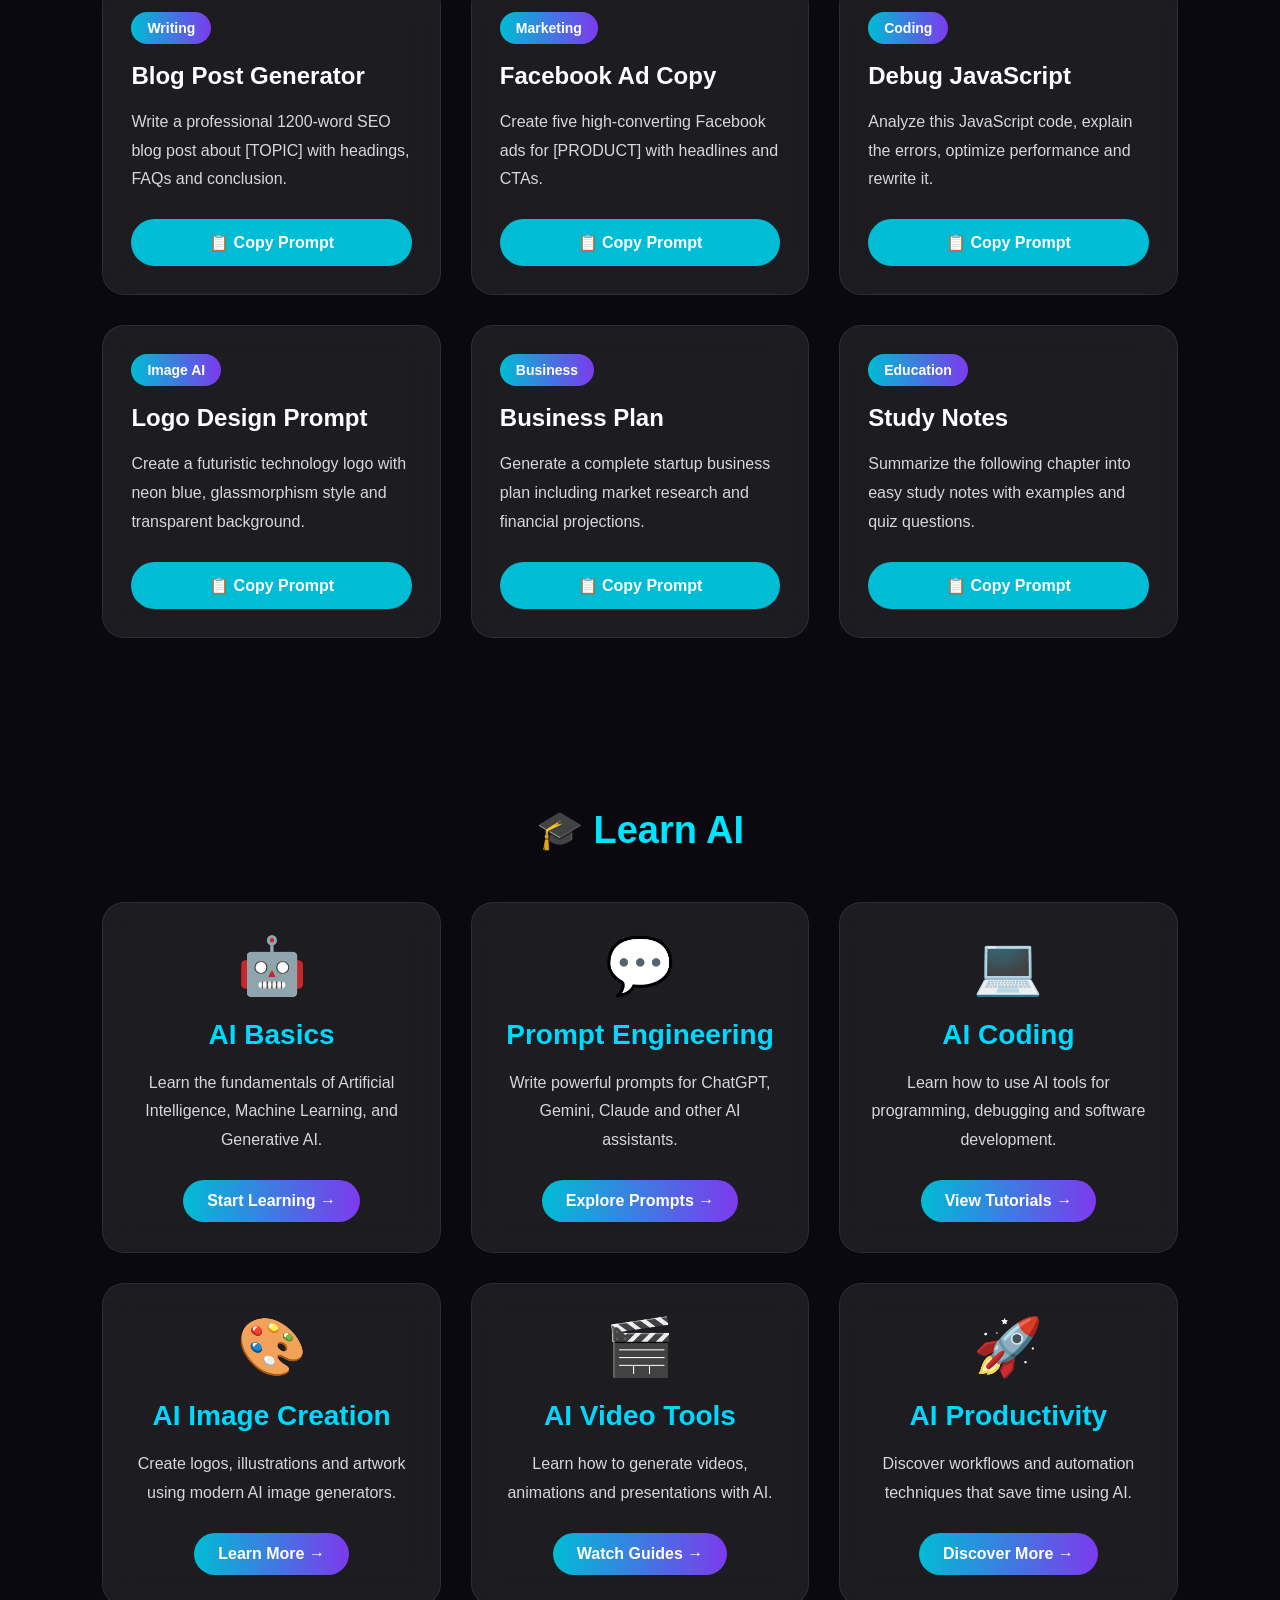
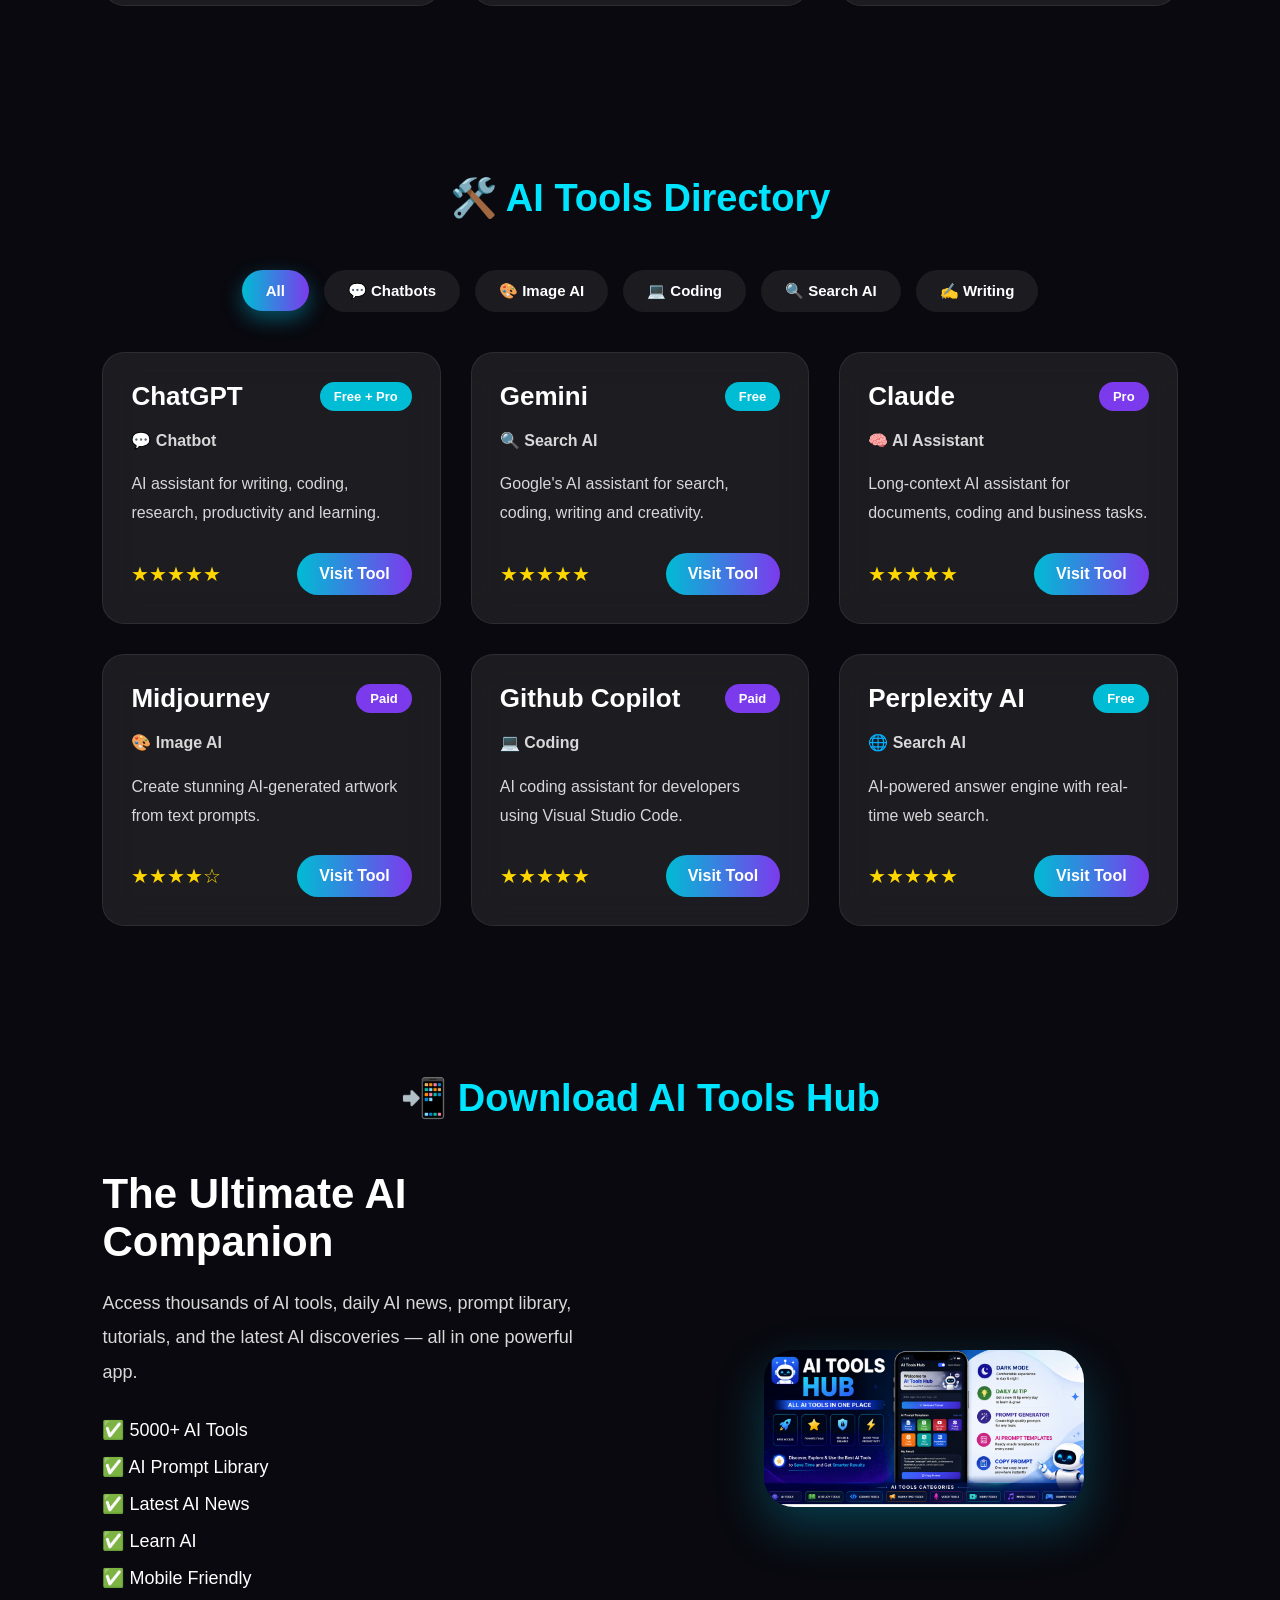
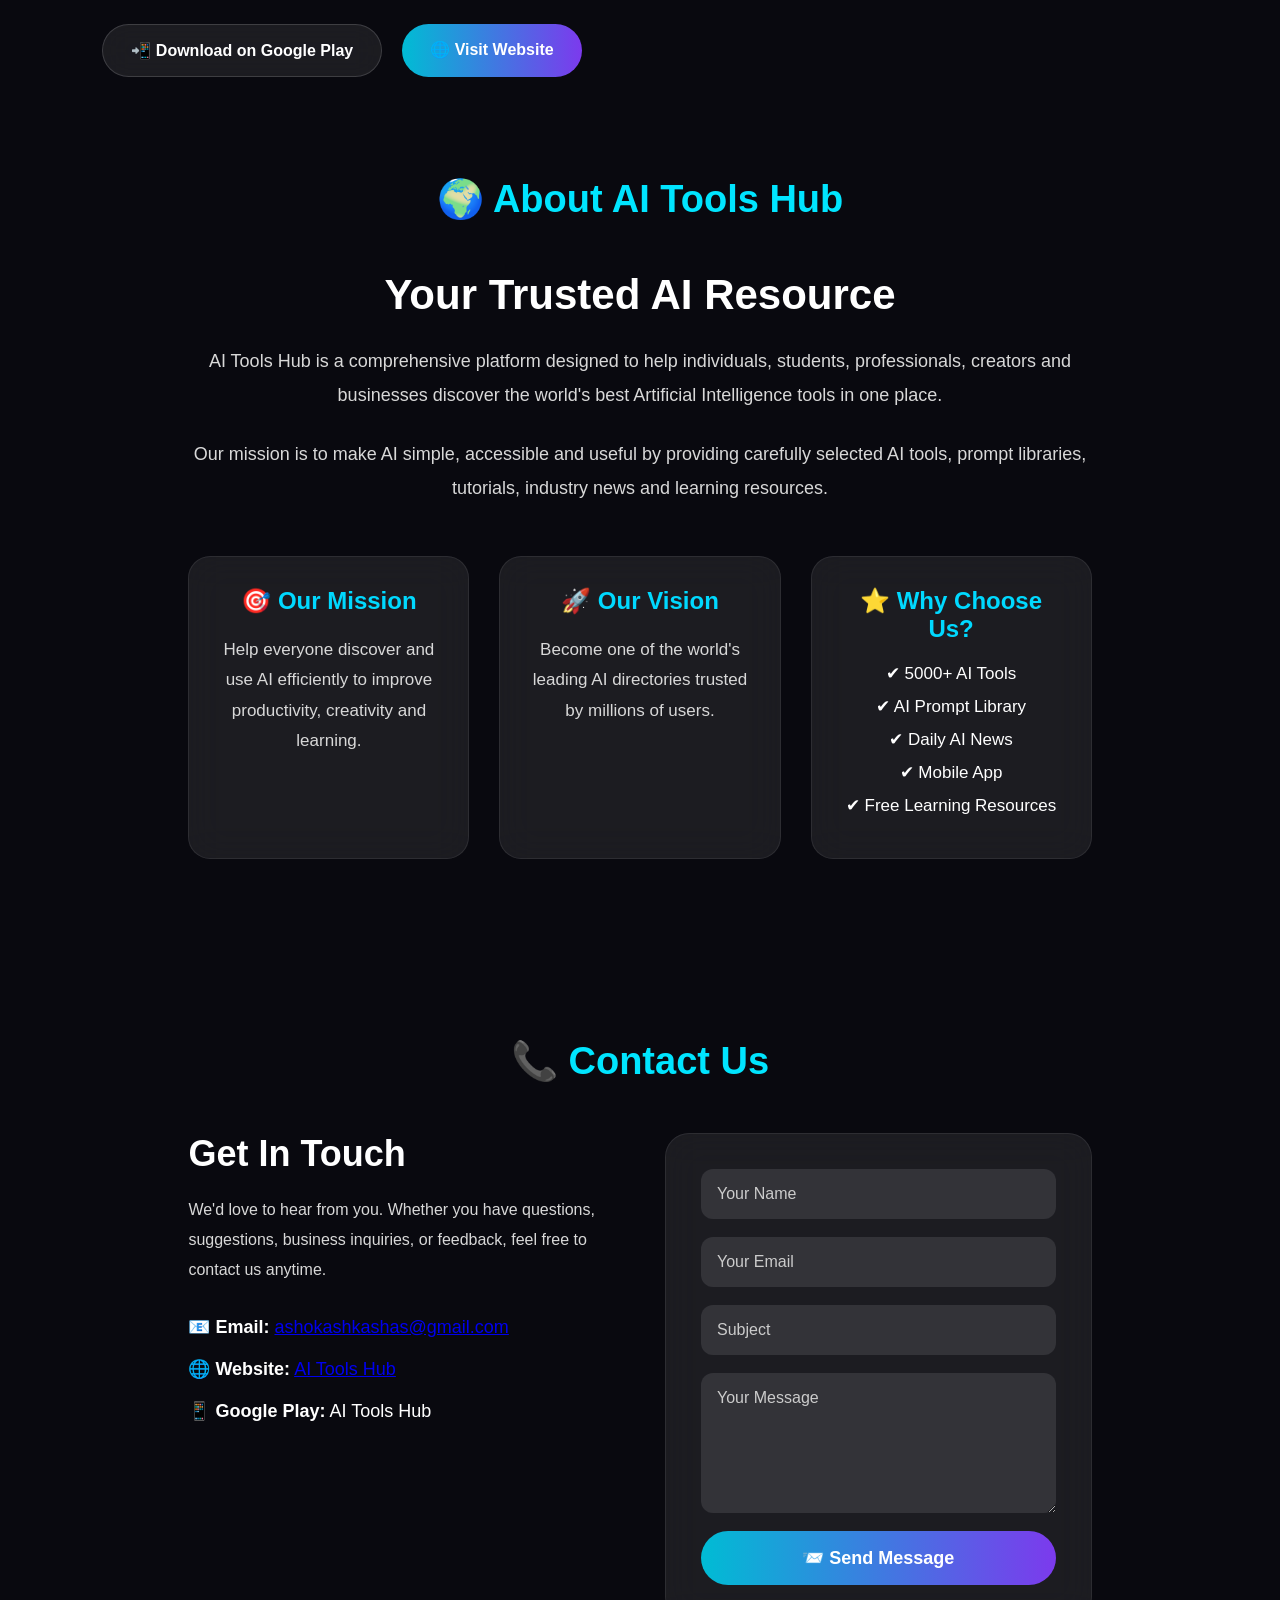
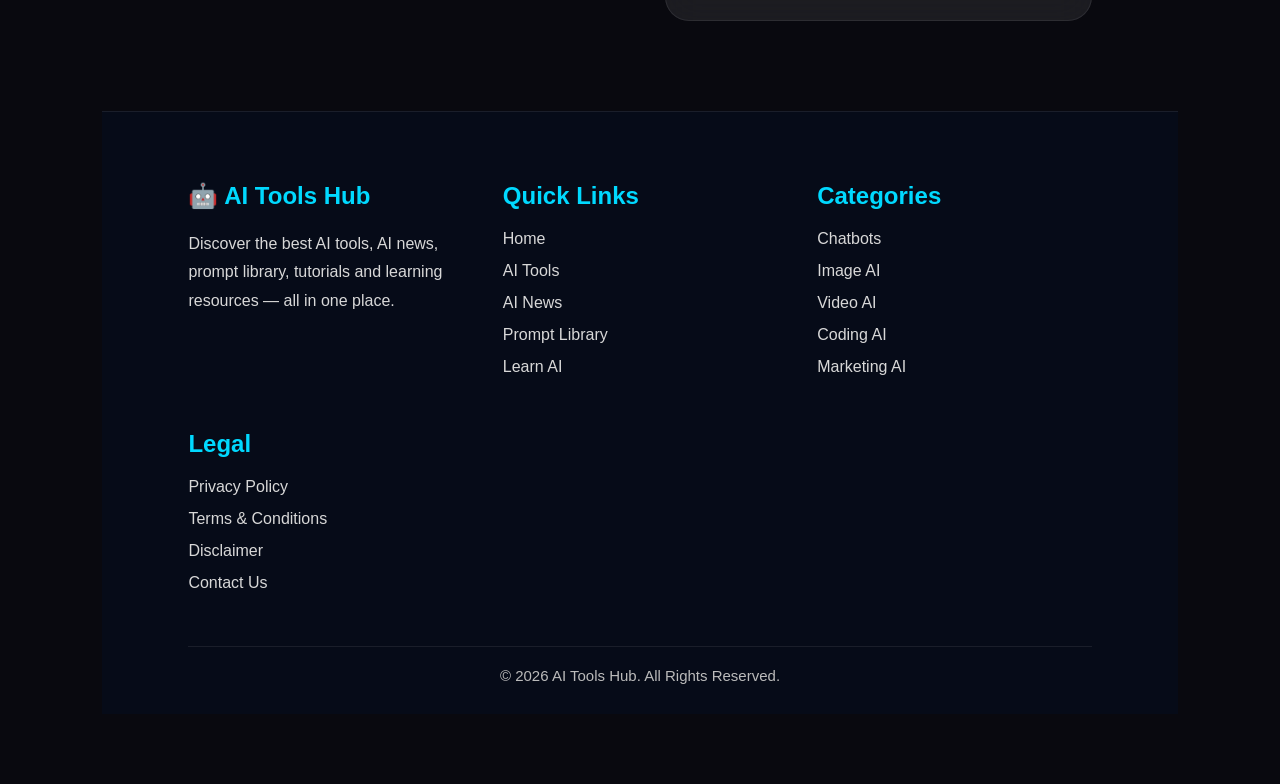
==== commit 6676b581: "index.html" ====
--- a/index.html
+++ b/index.html
@@ -914,11 +914,17 @@
             </p>
 
             <div class="contact-item">
-                📧 <strong>Email:</strong> support@aitoolshub.com
+                📧 <strong>Email:</strong>
+<a href="mailto:ashokashkashas@gmail.com">
+ashokashkashas@gmail.com
+</a>
             </div>
 
             <div class="contact-item">
-                🌐 <strong>Website:</strong> https://b-ashokkumar.github.io/aitoolshubwebsite
+                🌐 <strong>Website:</strong>
+<a href="https://b-ashokkumar.github.io/aitoolshubwebsite" target="_blank">
+AI Tools Hub
+</a>
             </div>
 
             <div class="contact-item">
@@ -962,7 +968,6 @@
 
 </section>
 
-</section>
 
 <!-- =========================
      FOOTER
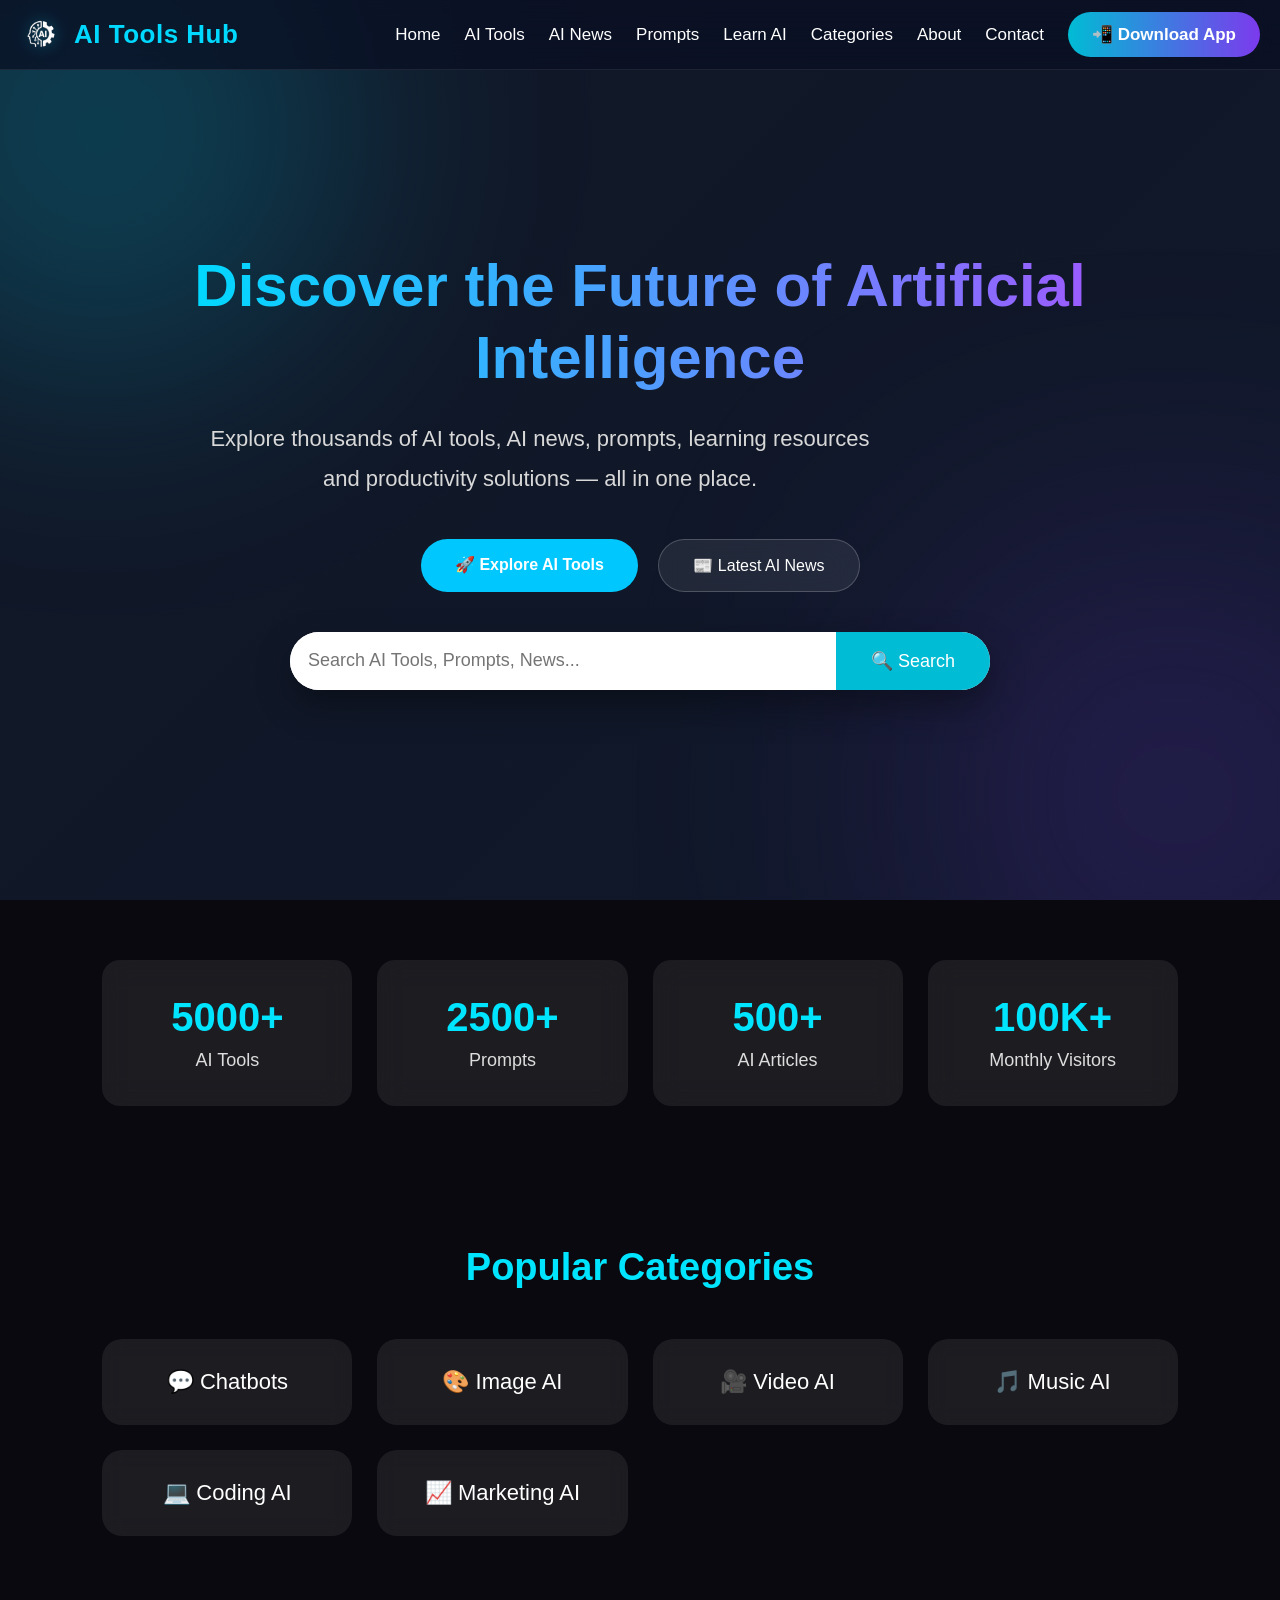
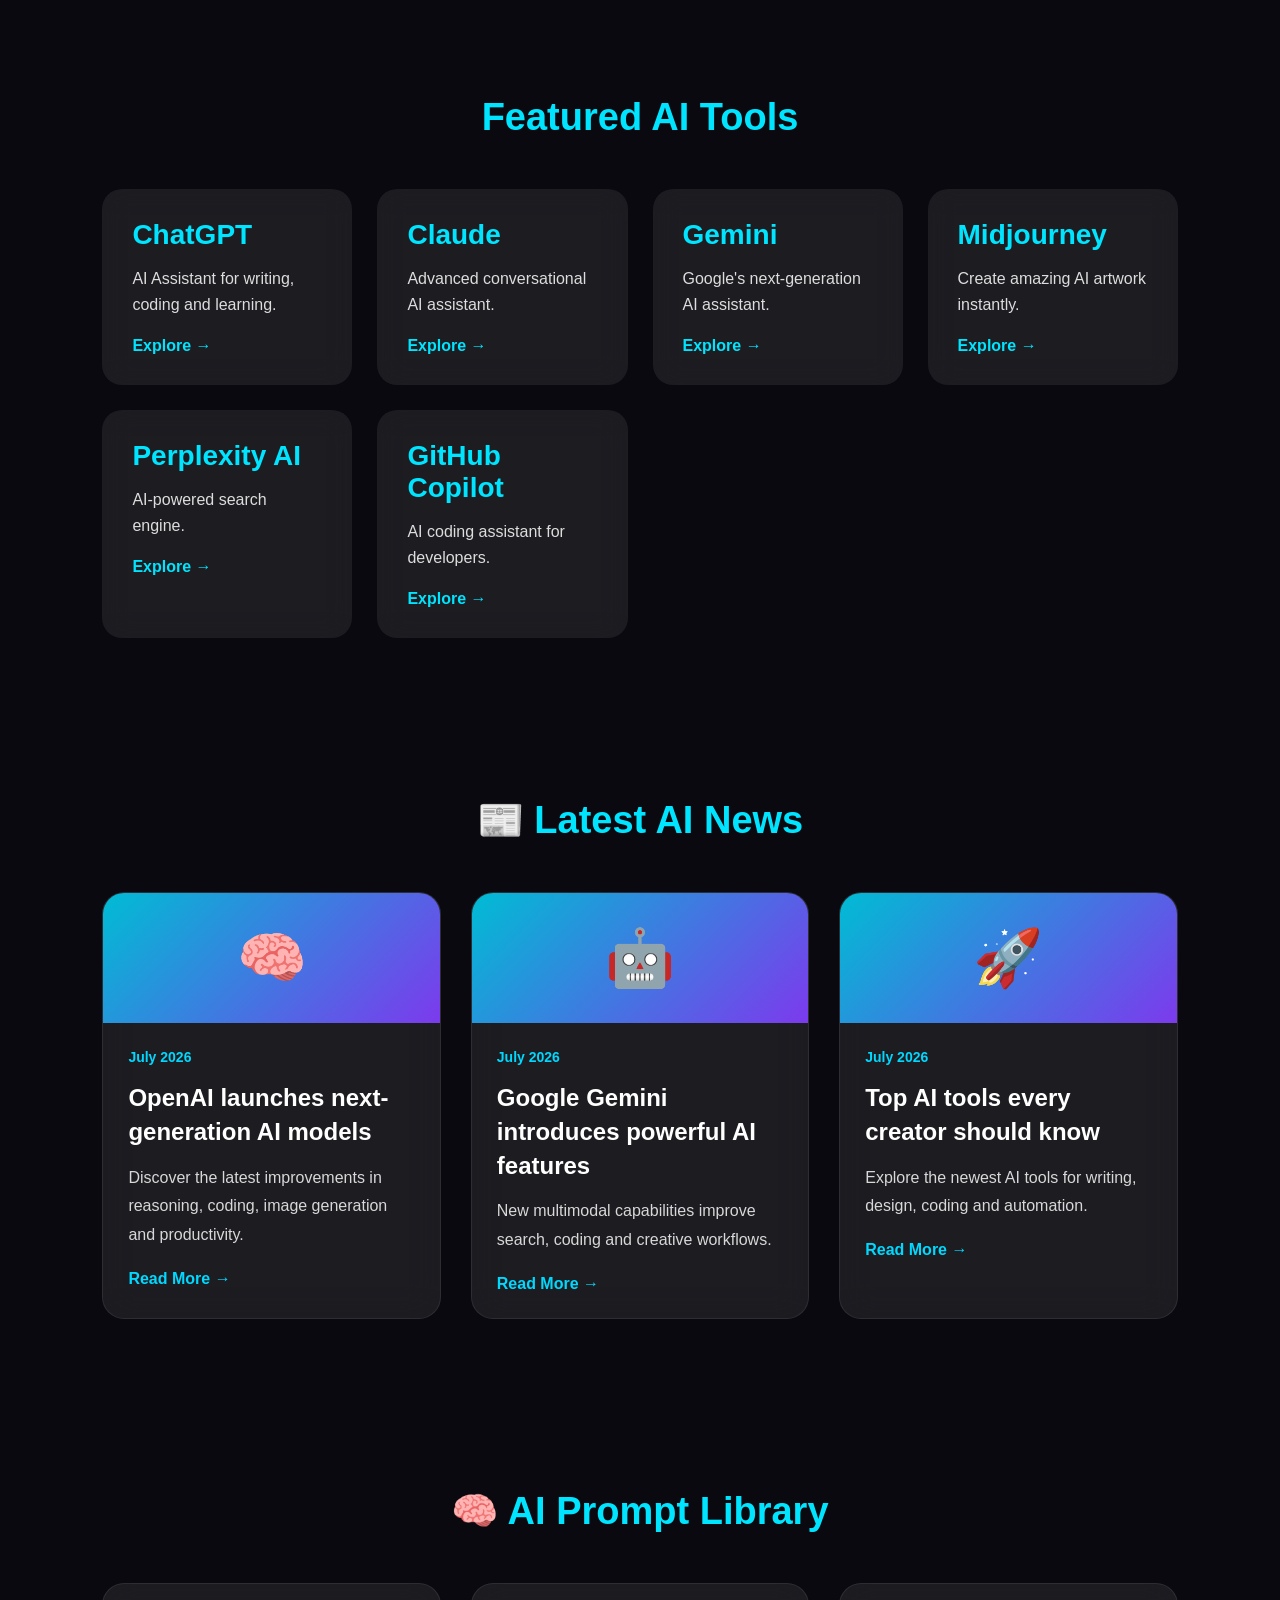
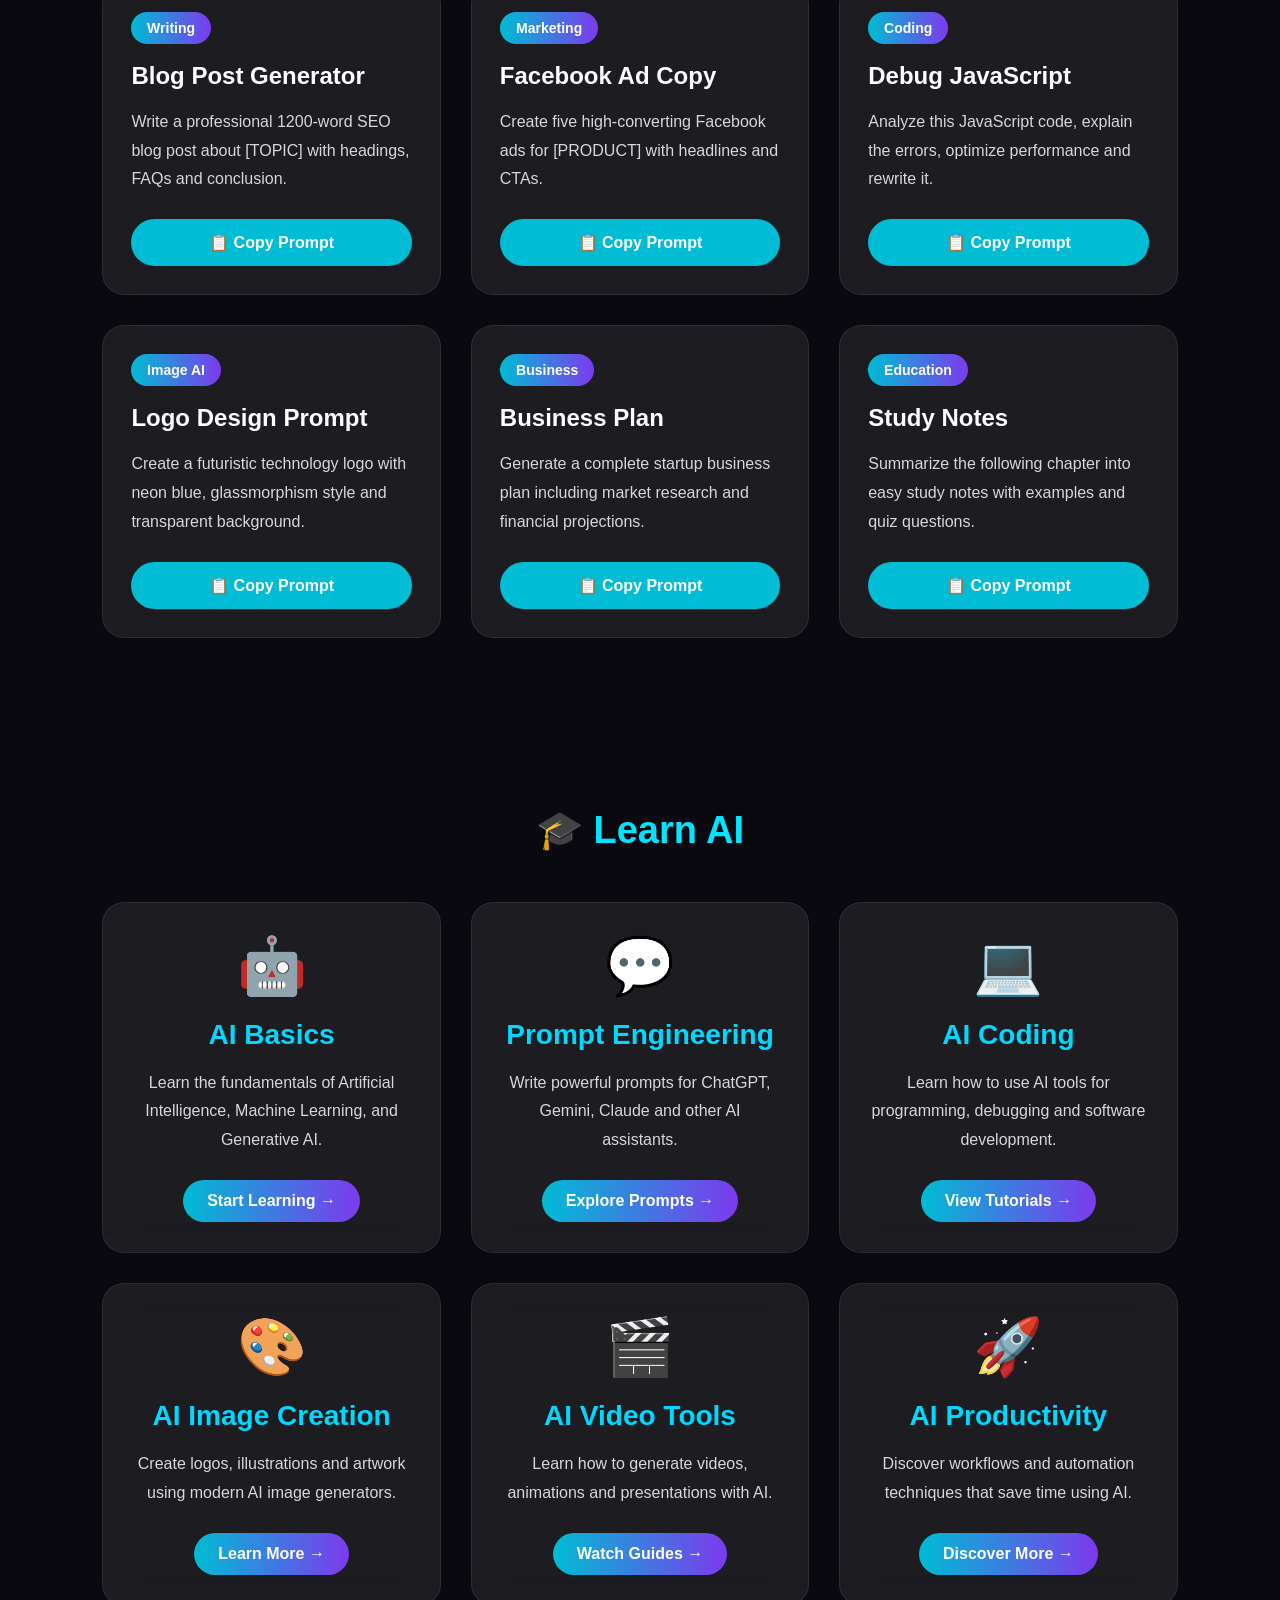
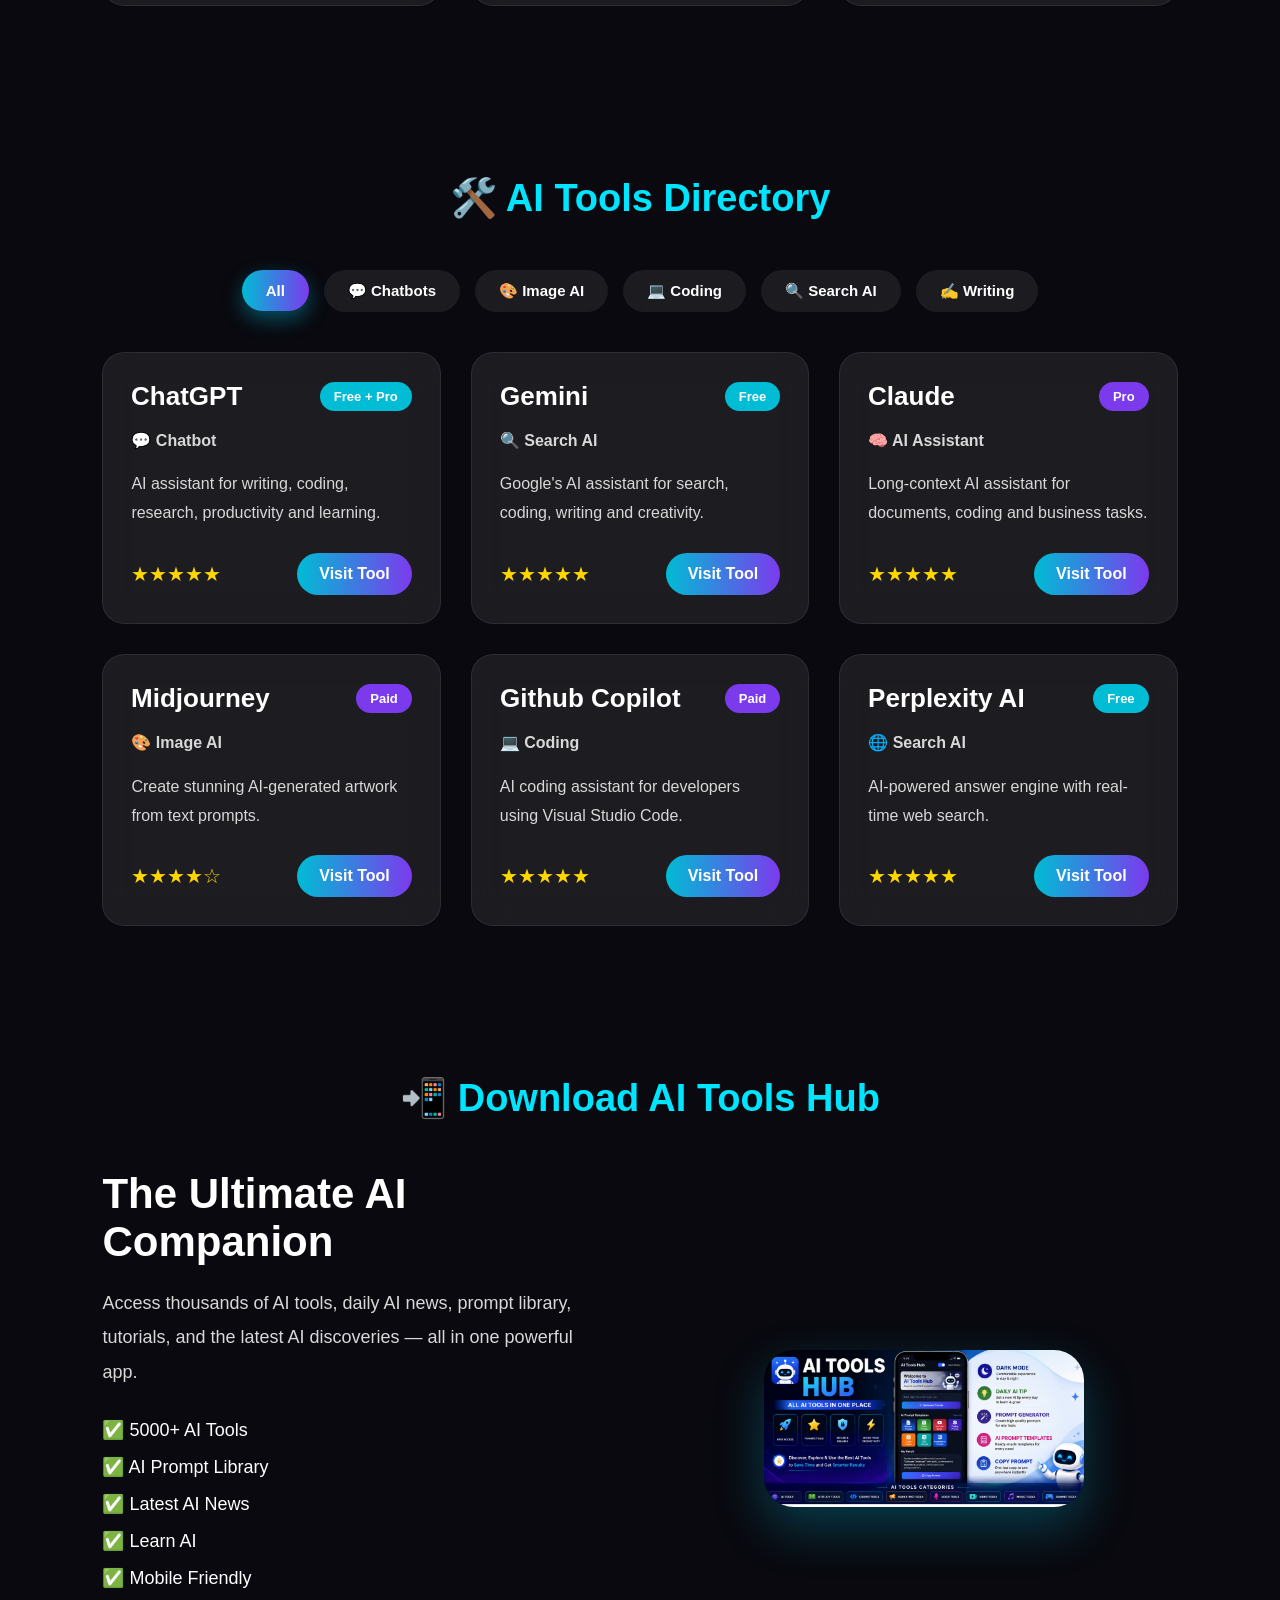
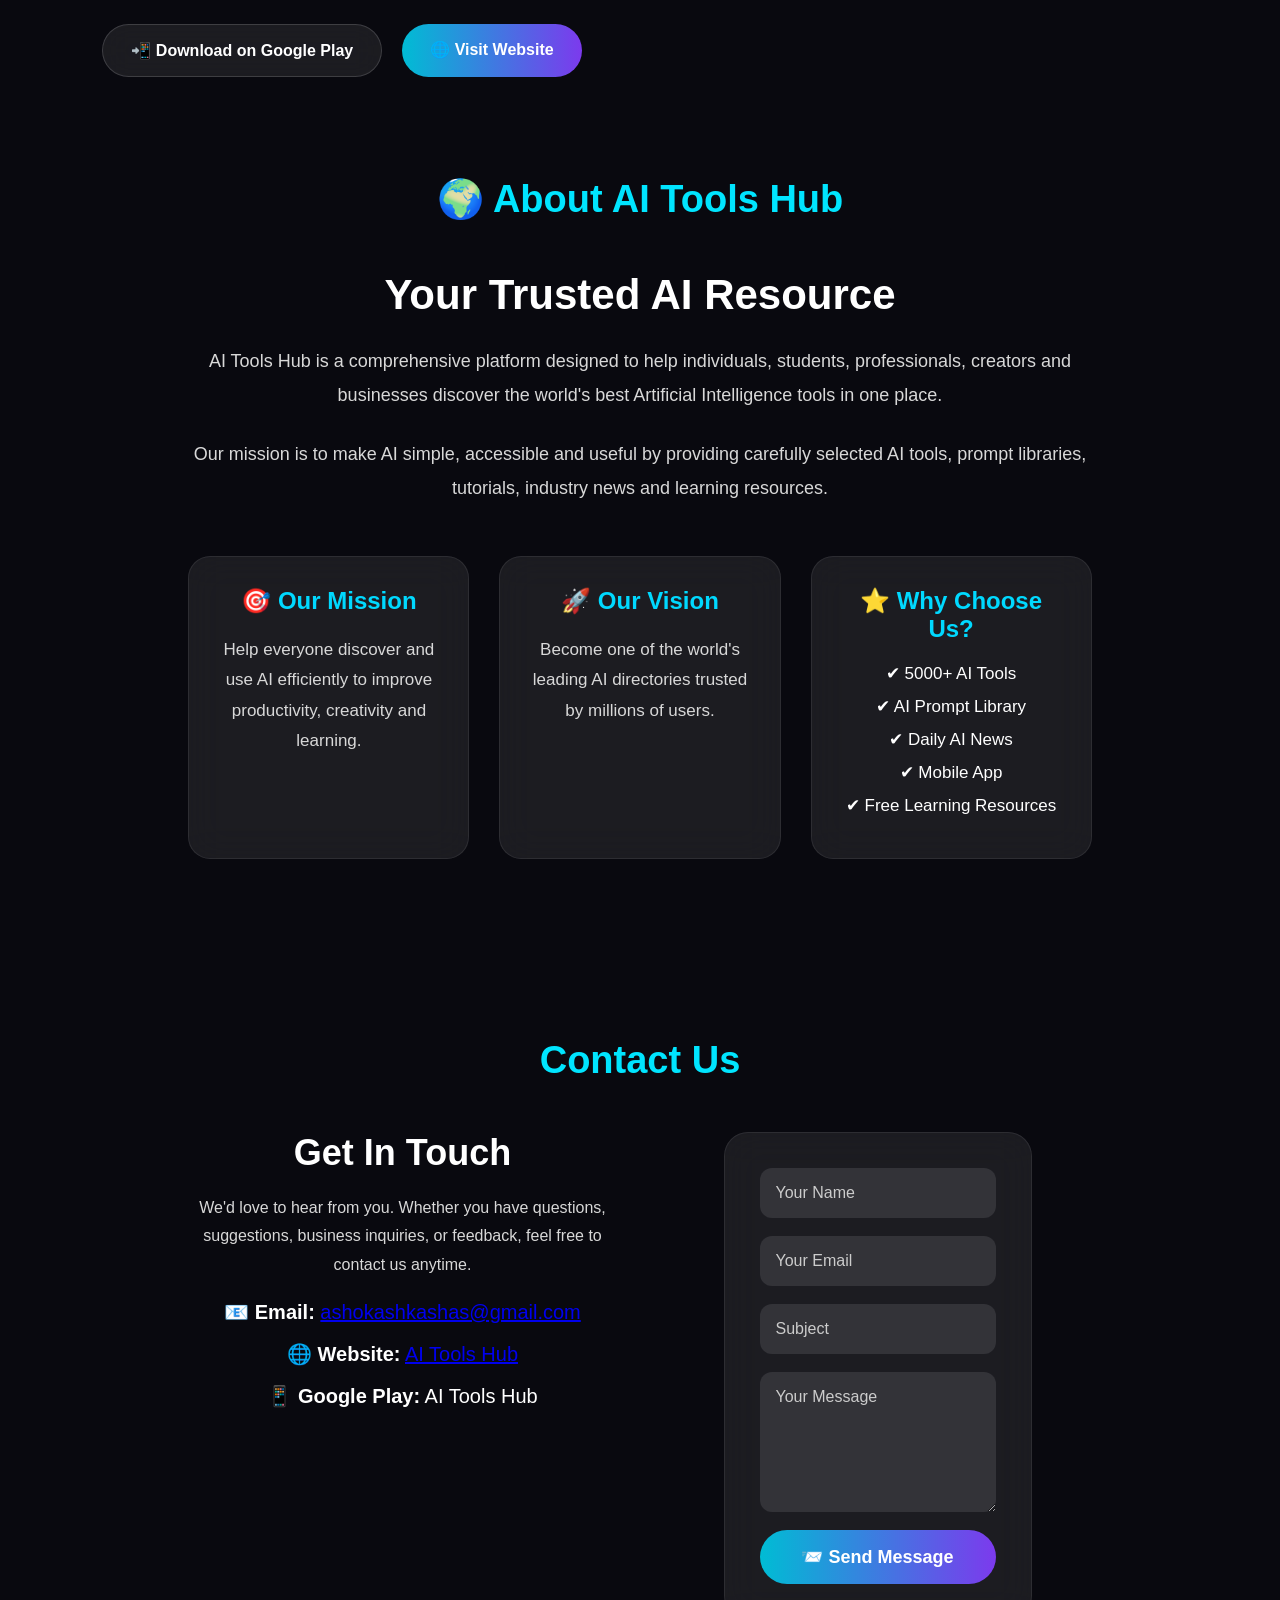
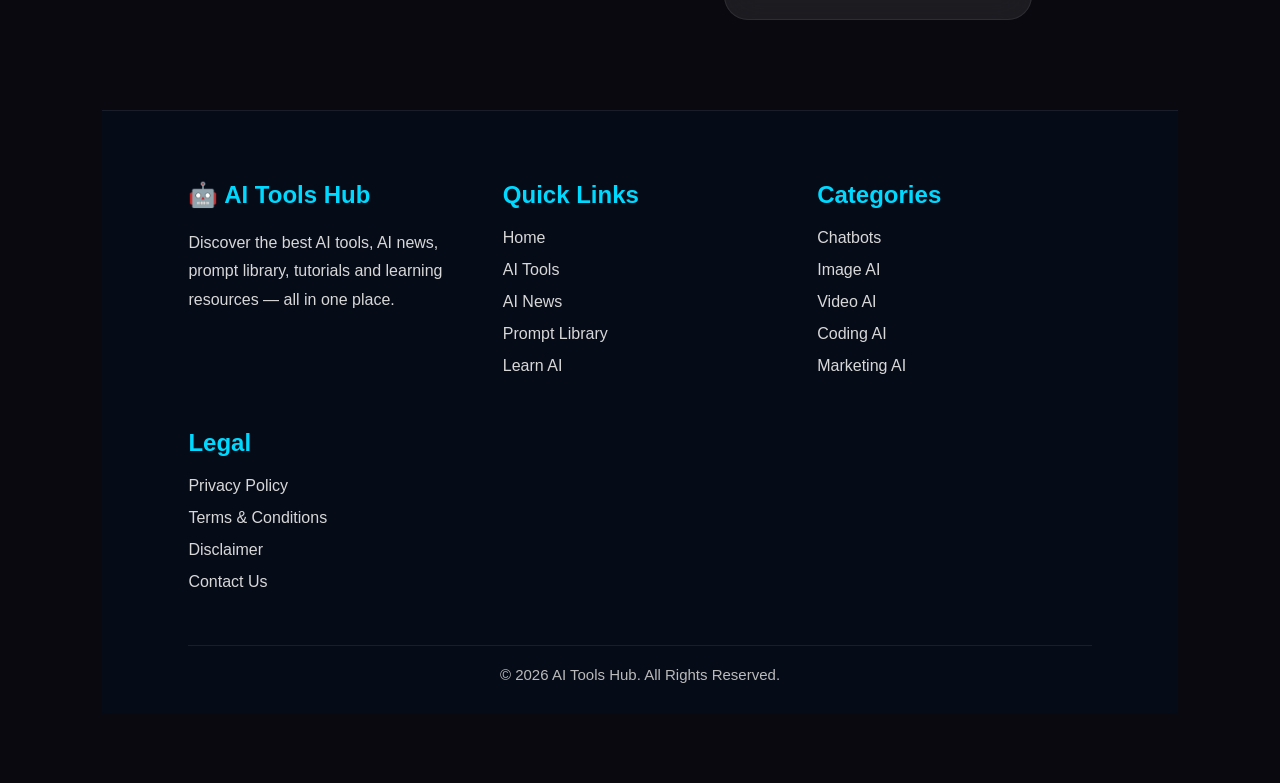
==== commit 31f530f6: "index.html" ====
--- a/index.html
+++ b/index.html
@@ -898,7 +898,7 @@
 <section id="contact" class="section contact-section">
 
     <h2 class="section-title">
-        📞 Contact Us
+        Contact Us
     </h2>
 
     <div class="contact-container">
--- a/css/style.css
+++ b/css/style.css
@@ -1839,3 +1839,30 @@
 }
 
 }
+
+.contact-container{
+    max-width:900px;
+    margin:0 auto;
+    text-align:center;
+}
+
+.contact-info{
+    text-align:center;
+    margin:0 auto 40px;
+}
+
+.contact-info p{
+    max-width:700px;
+    margin:20px auto;
+    line-height:1.8;
+}
+
+.contact-item{
+    margin:18px 0;
+    font-size:20px;
+}
+
+.contact-form{
+    max-width:600px;
+    margin:0 auto;
+}
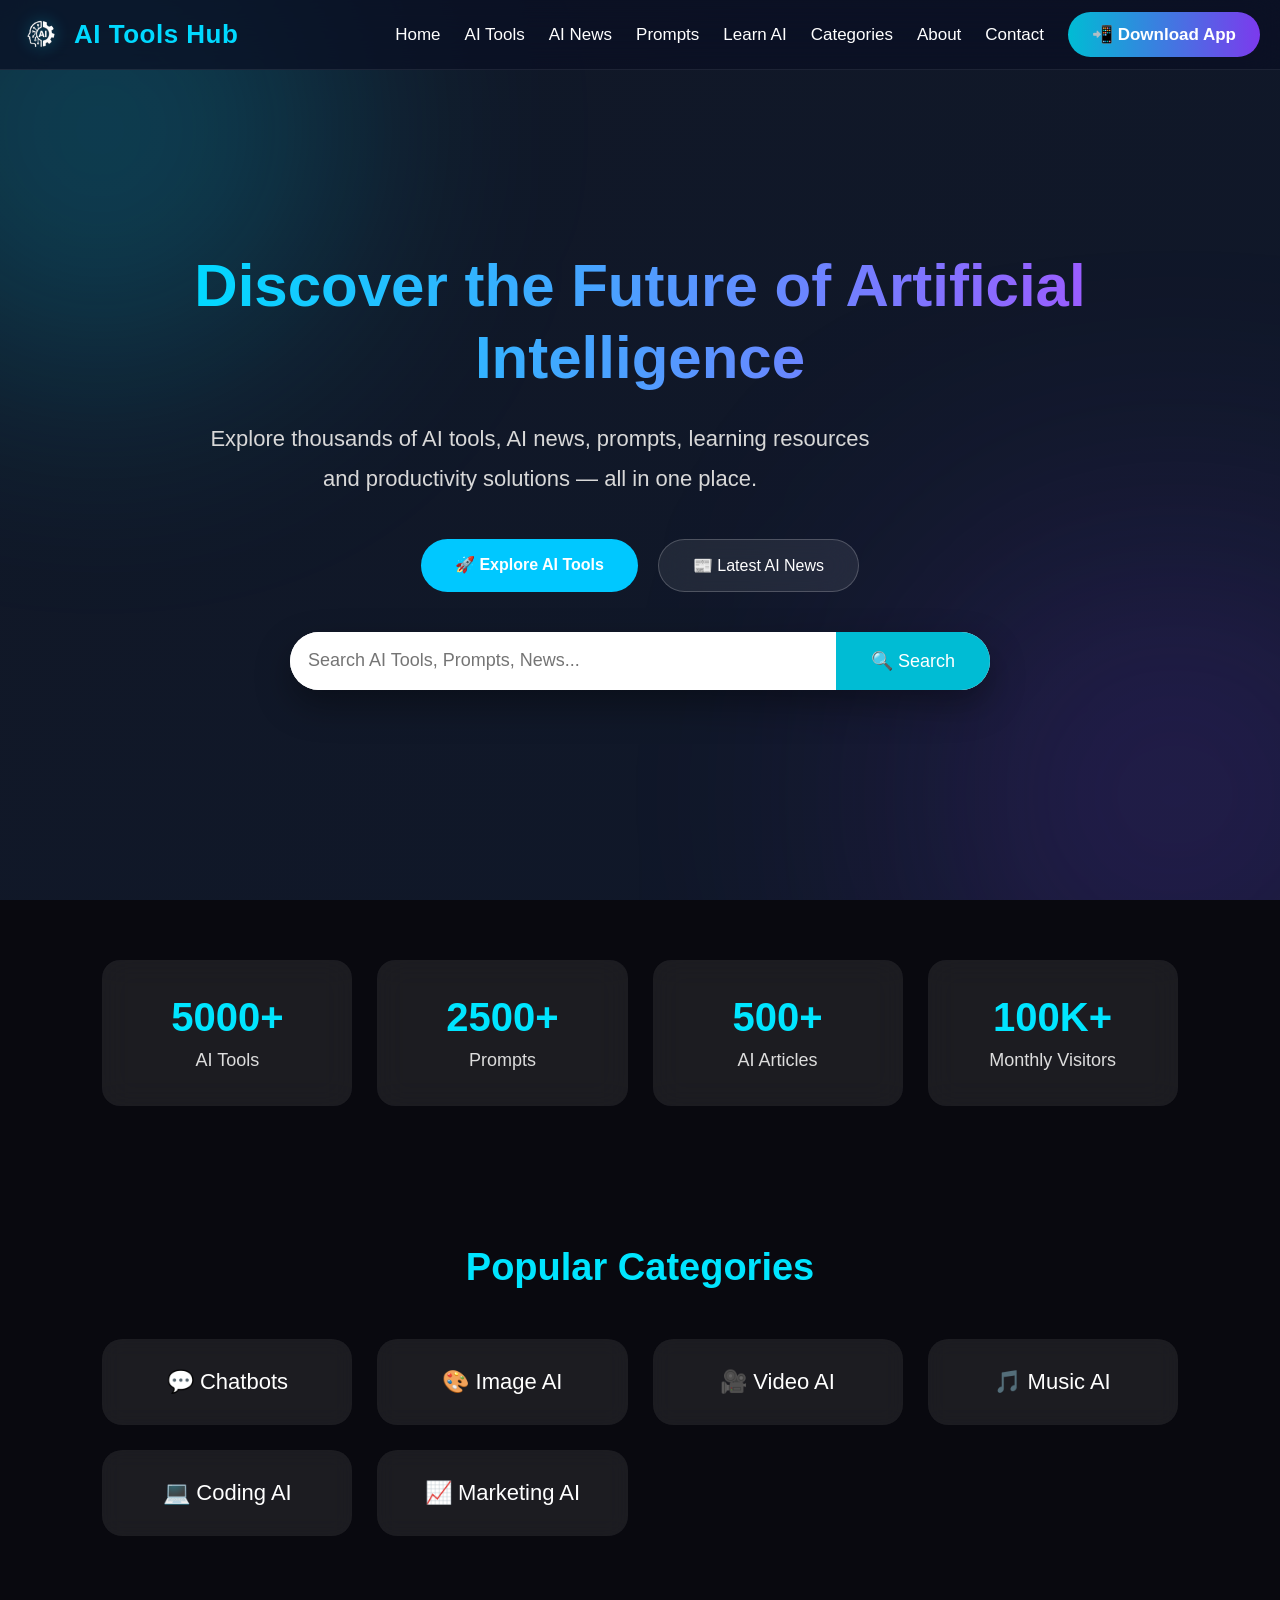
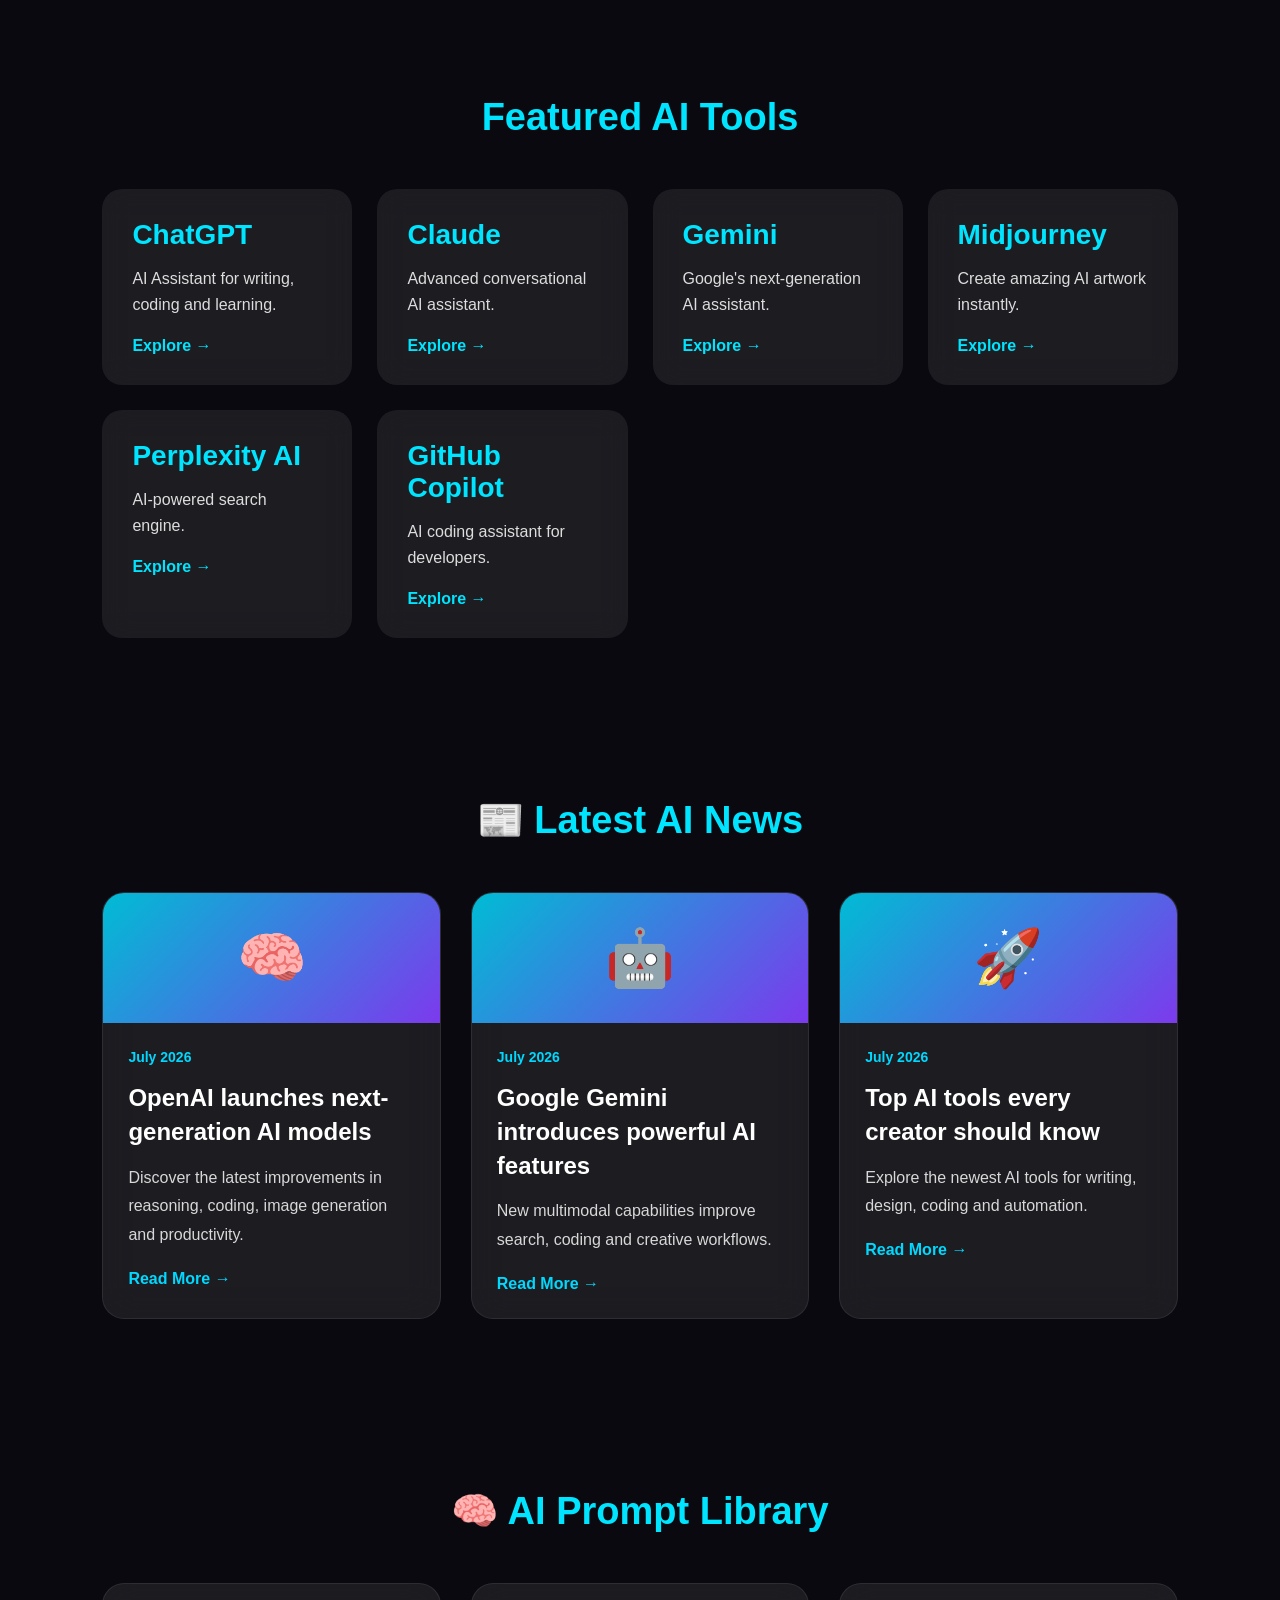
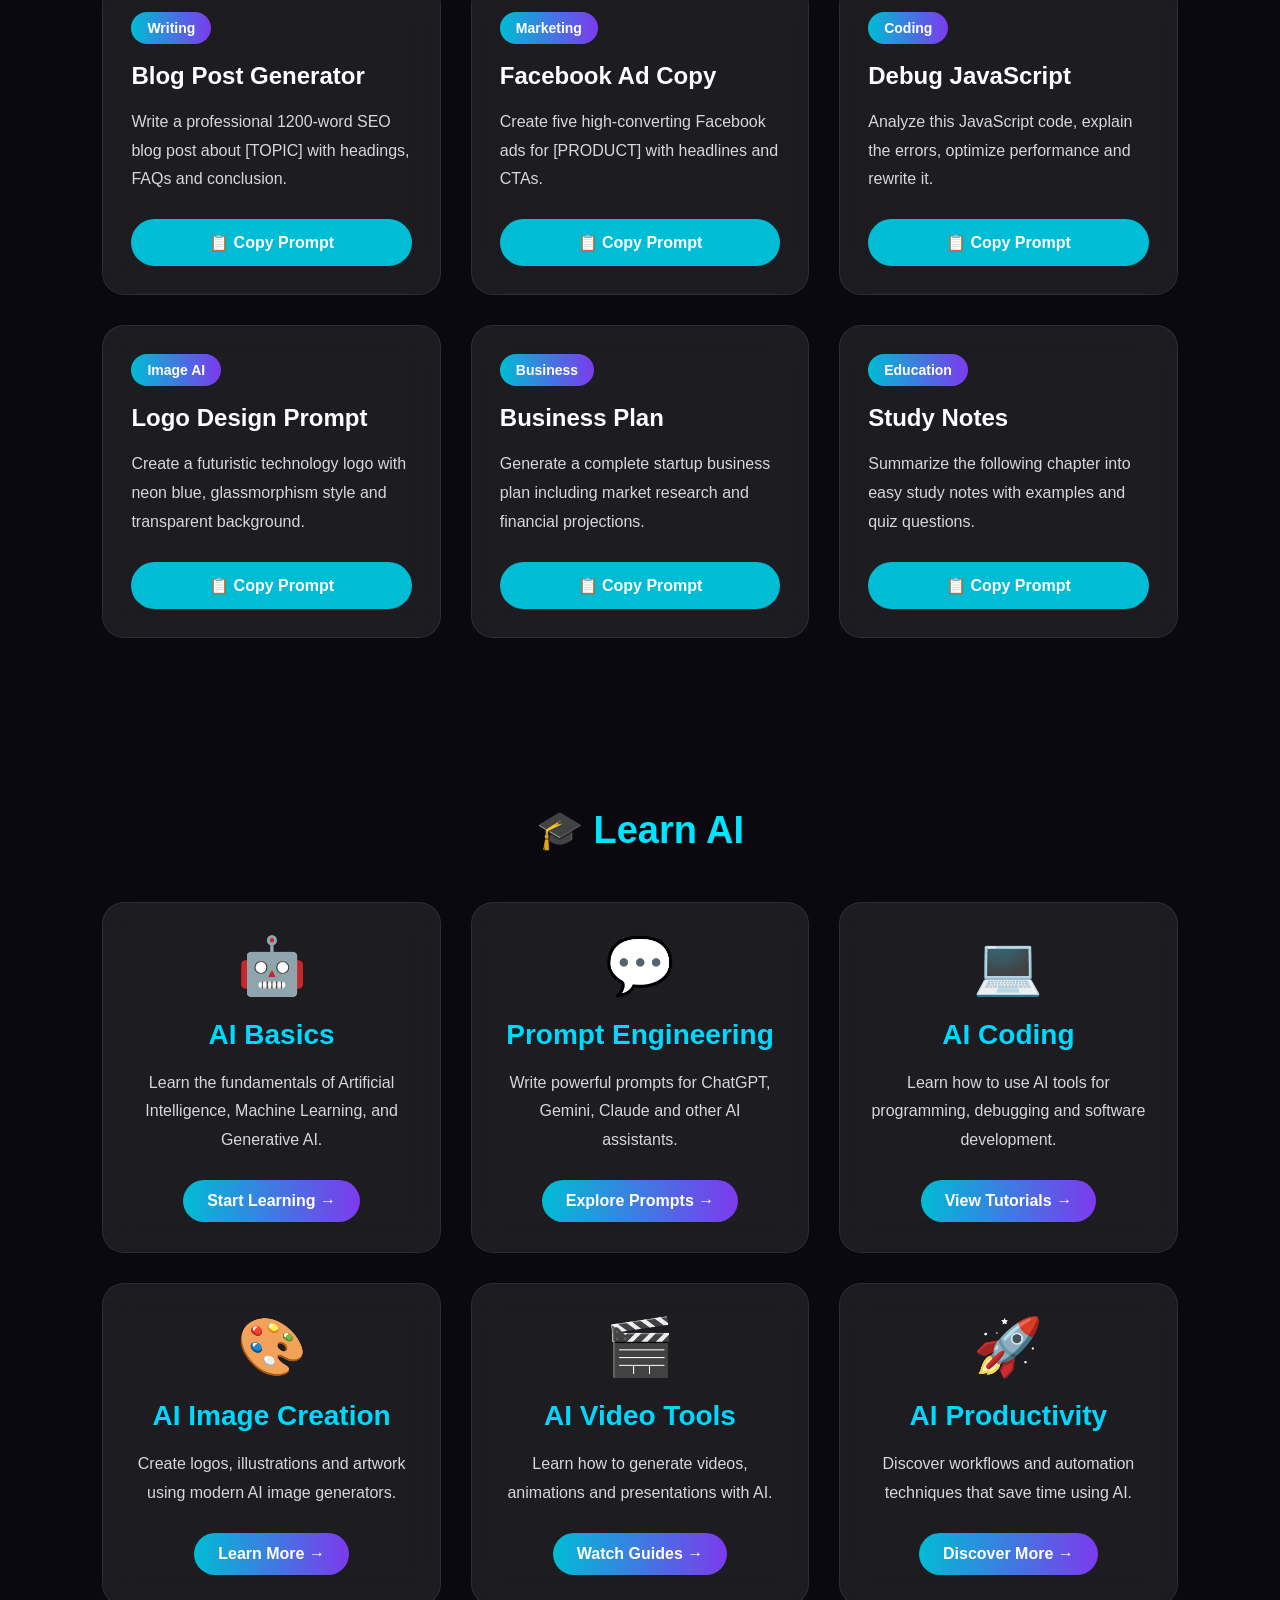
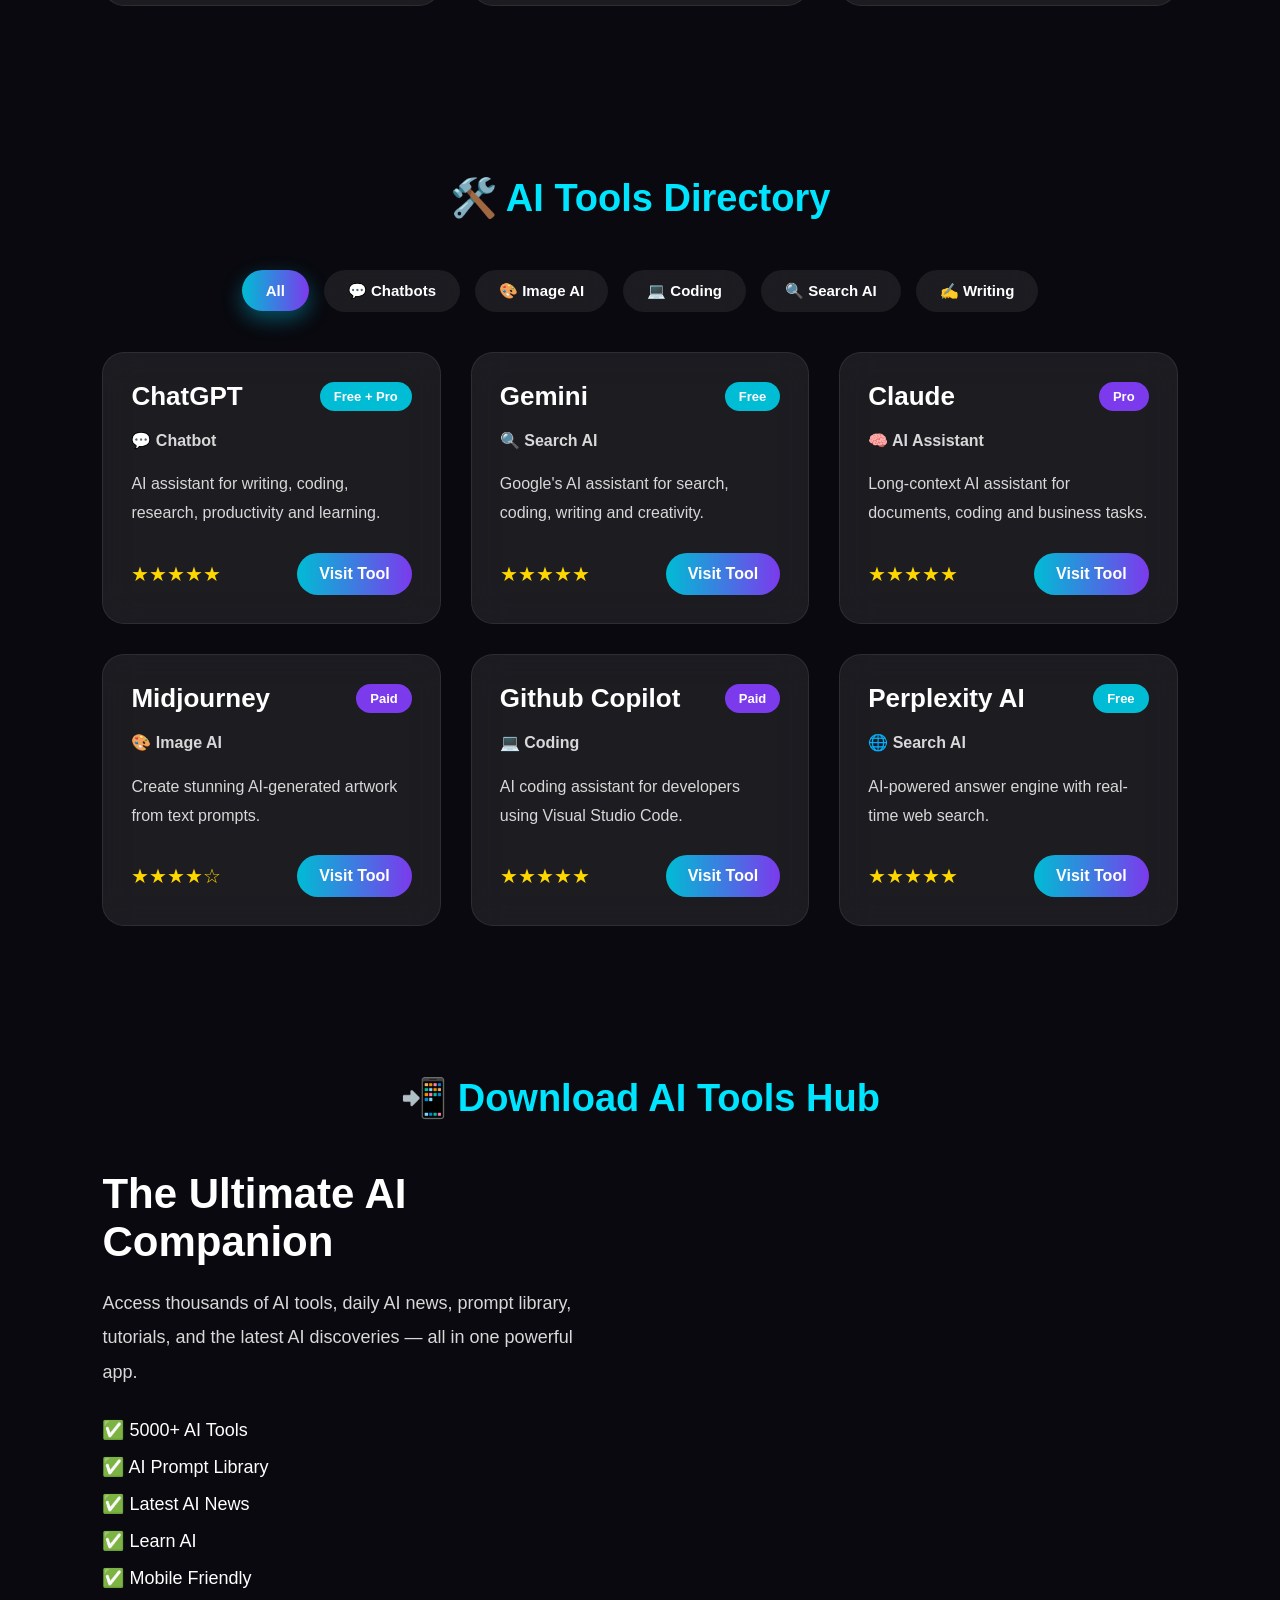
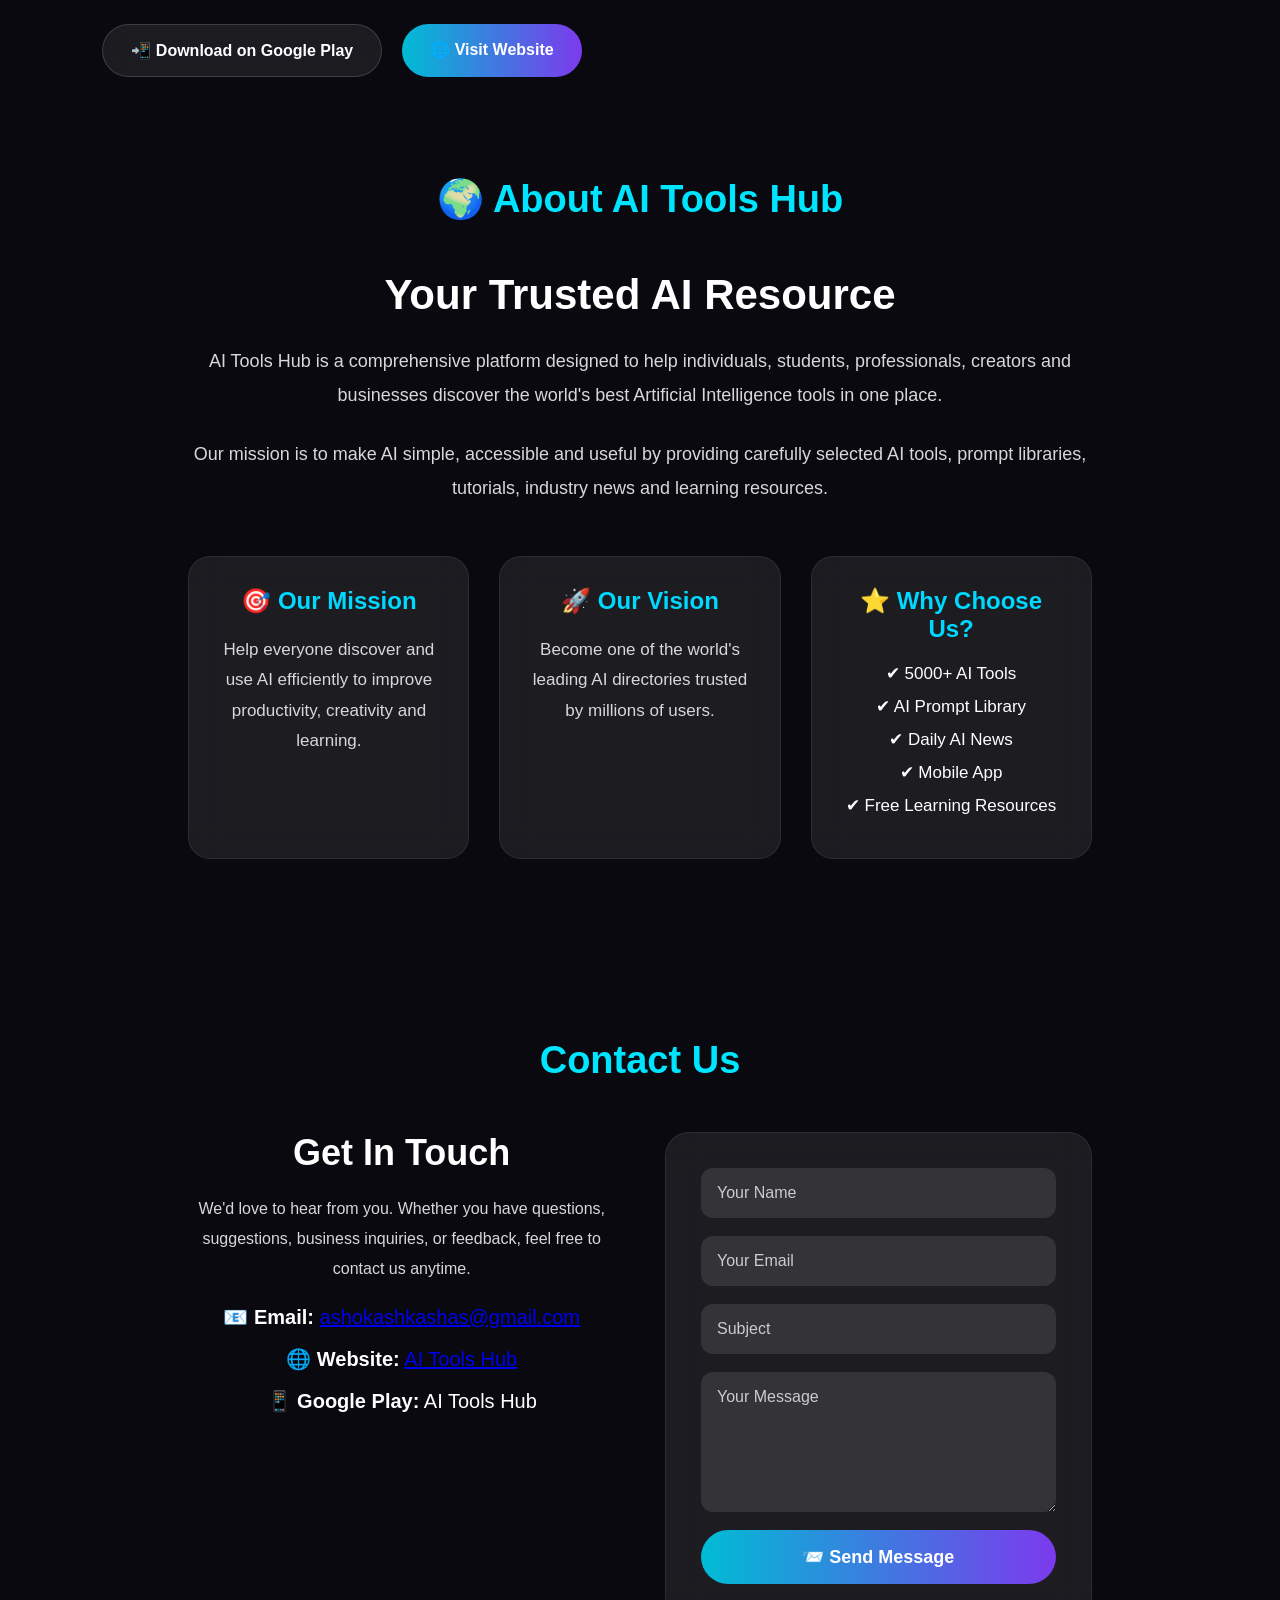
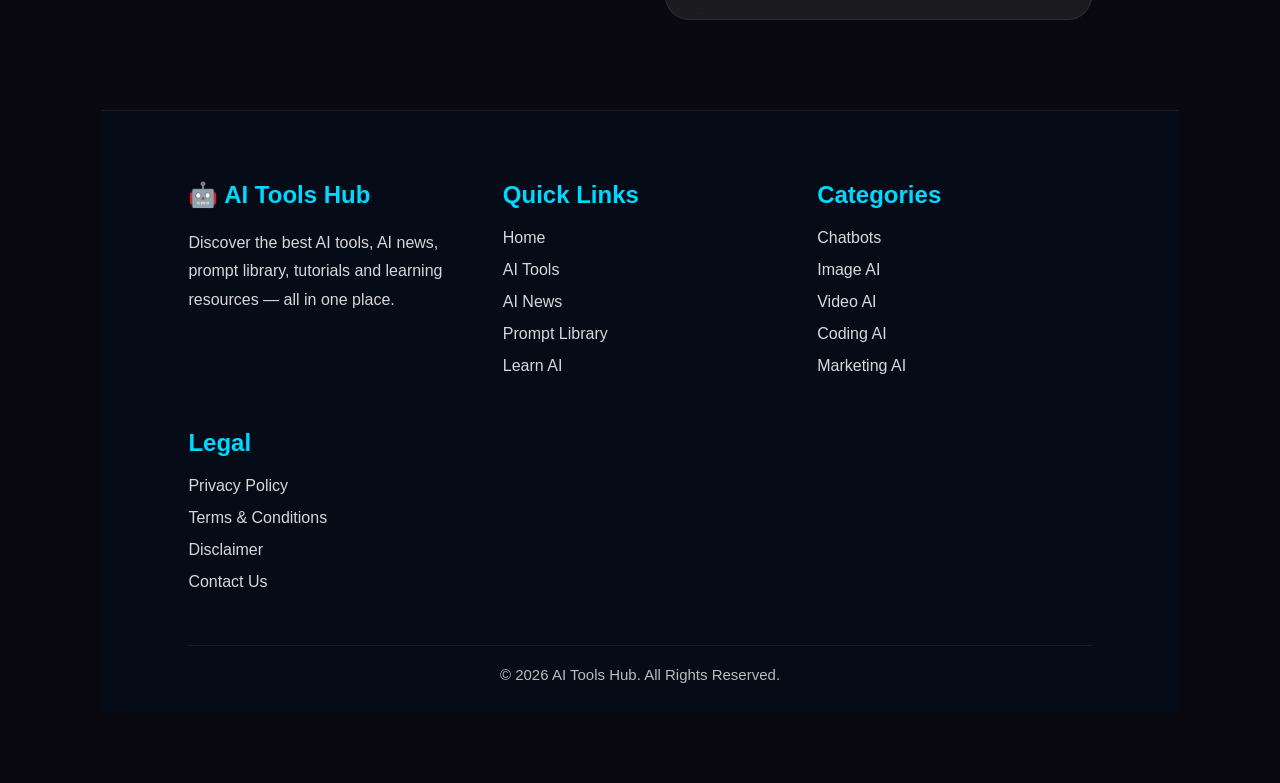
==== commit 0edd1ef6: "index.html" ====
--- a/index.html
+++ b/index.html
@@ -819,8 +819,6 @@
 </div>
 
 <div class="download-right">
-
-<img src="icons/playstore-banner.png" alt="AI Tools Hub App" class="app-preview">
 
 </div>
 
--- a/css/style.css
+++ b/css/style.css
@@ -1565,34 +1565,45 @@
 
 .contact-section{
     padding:90px 8%;
+    text-align:center;
 }
 
 .contact-container{
+    max-width:1200px;
+    margin:0 auto;
     display:grid;
     grid-template-columns:repeat(auto-fit,minmax(350px,1fr));
     gap:50px;
     align-items:start;
 }
 
+.contact-info{
+    text-align:center;
+}
+
 .contact-info h3{
     font-size:36px;
-    color:#ffffff;
+    color:#fff;
     margin-bottom:20px;
 }
 
 .contact-info p{
+    max-width:700px;
+    margin:20px auto;
     color:#d8d8d8;
     line-height:1.9;
-    margin-bottom:30px;
 }
 
 .contact-item{
-    margin-bottom:20px;
-    font-size:18px;
-    color:#ffffff;
+    margin:18px 0;
+    font-size:20px;
+    color:#fff;
 }
 
 .contact-form{
+    max-width:600px;
+    width:100%;
+    margin:0 auto;
     background:rgba(255,255,255,.08);
     backdrop-filter:blur(18px);
     border:1px solid rgba(255,255,255,.08);
@@ -1642,17 +1653,17 @@
 
 @media(max-width:768px){
 
-.contact-info{
-    text-align:center;
-}
-
-.contact-info h3{
-    font-size:30px;
-}
-
-.contact-form{
-    padding:25px;
-}
+    .contact-container{
+        grid-template-columns:1fr;
+    }
+
+    .contact-info h3{
+        font-size:30px;
+    }
+
+    .contact-form{
+        padding:25px;
+    }
 
 }
 
@@ -1840,29 +1851,3 @@
 
 }
 
-.contact-container{
-    max-width:900px;
-    margin:0 auto;
-    text-align:center;
-}
-
-.contact-info{
-    text-align:center;
-    margin:0 auto 40px;
-}
-
-.contact-info p{
-    max-width:700px;
-    margin:20px auto;
-    line-height:1.8;
-}
-
-.contact-item{
-    margin:18px 0;
-    font-size:20px;
-}
-
-.contact-form{
-    max-width:600px;
-    margin:0 auto;
-}
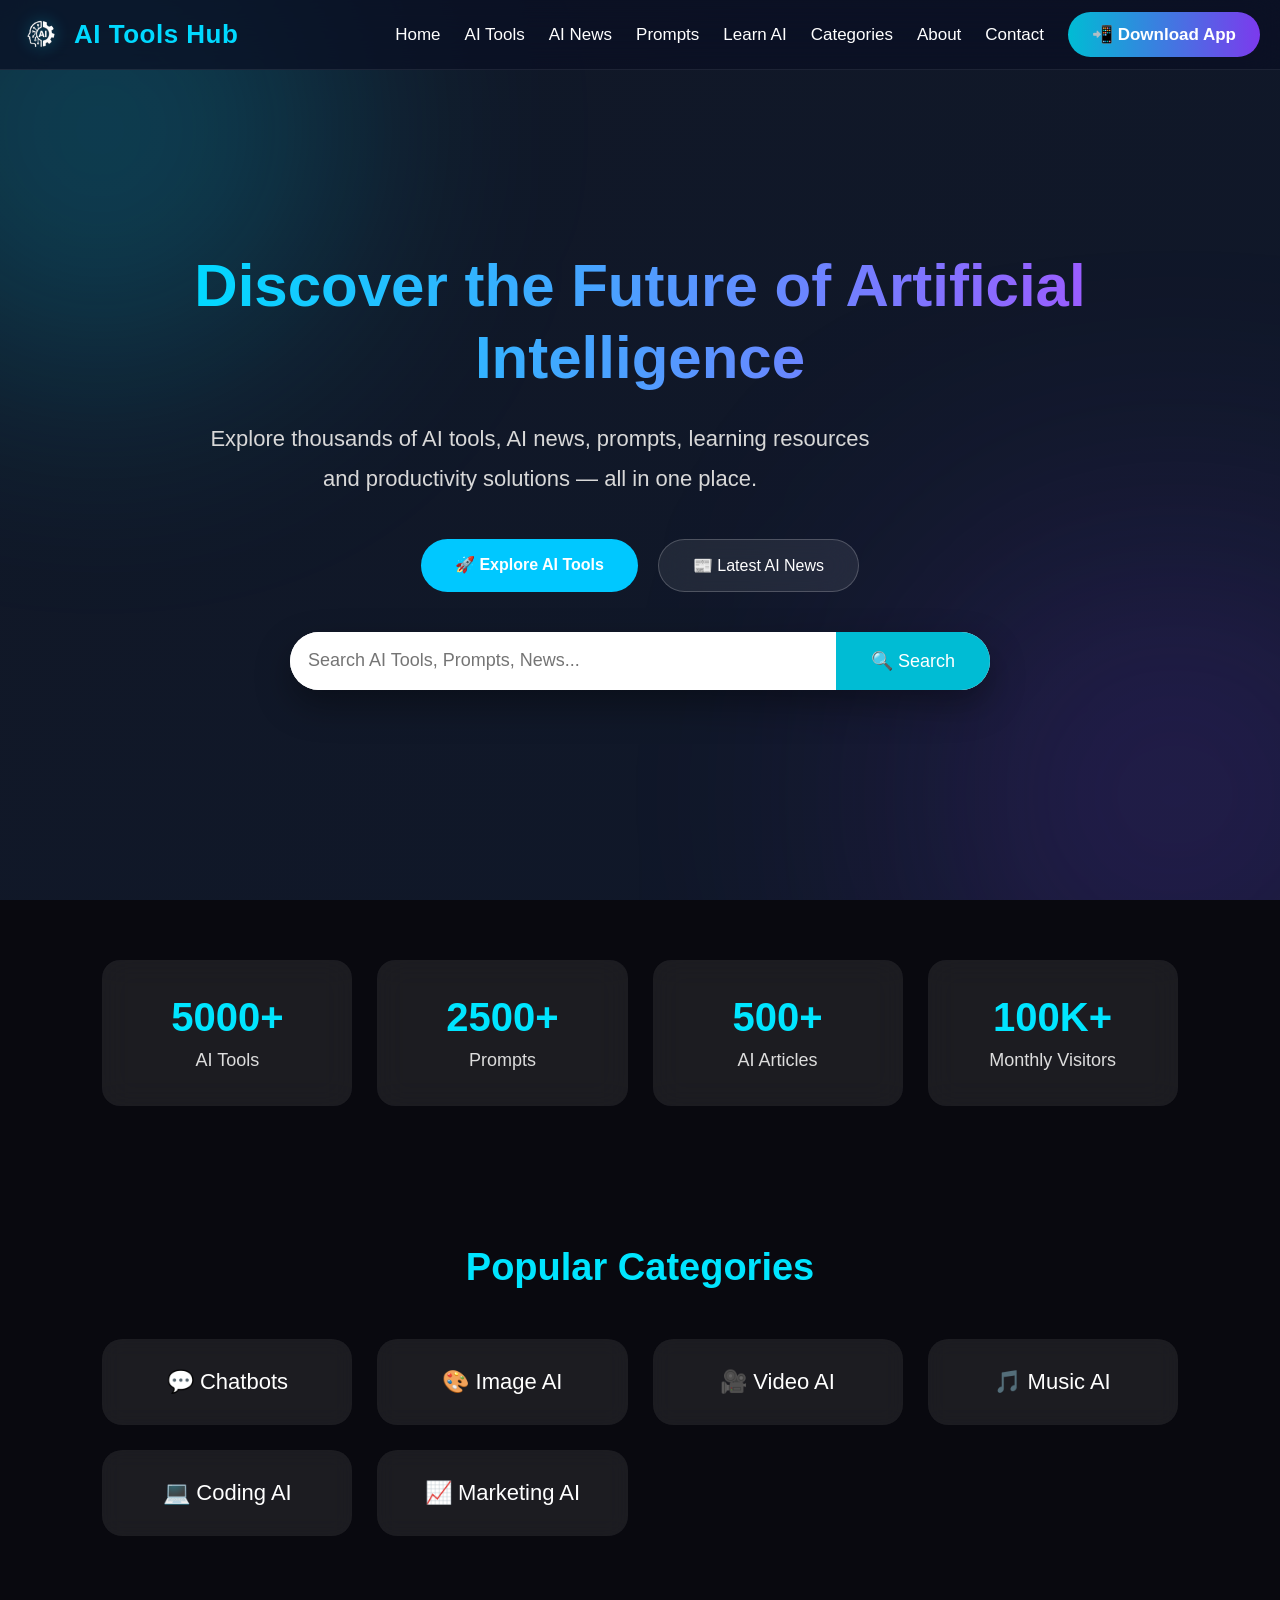
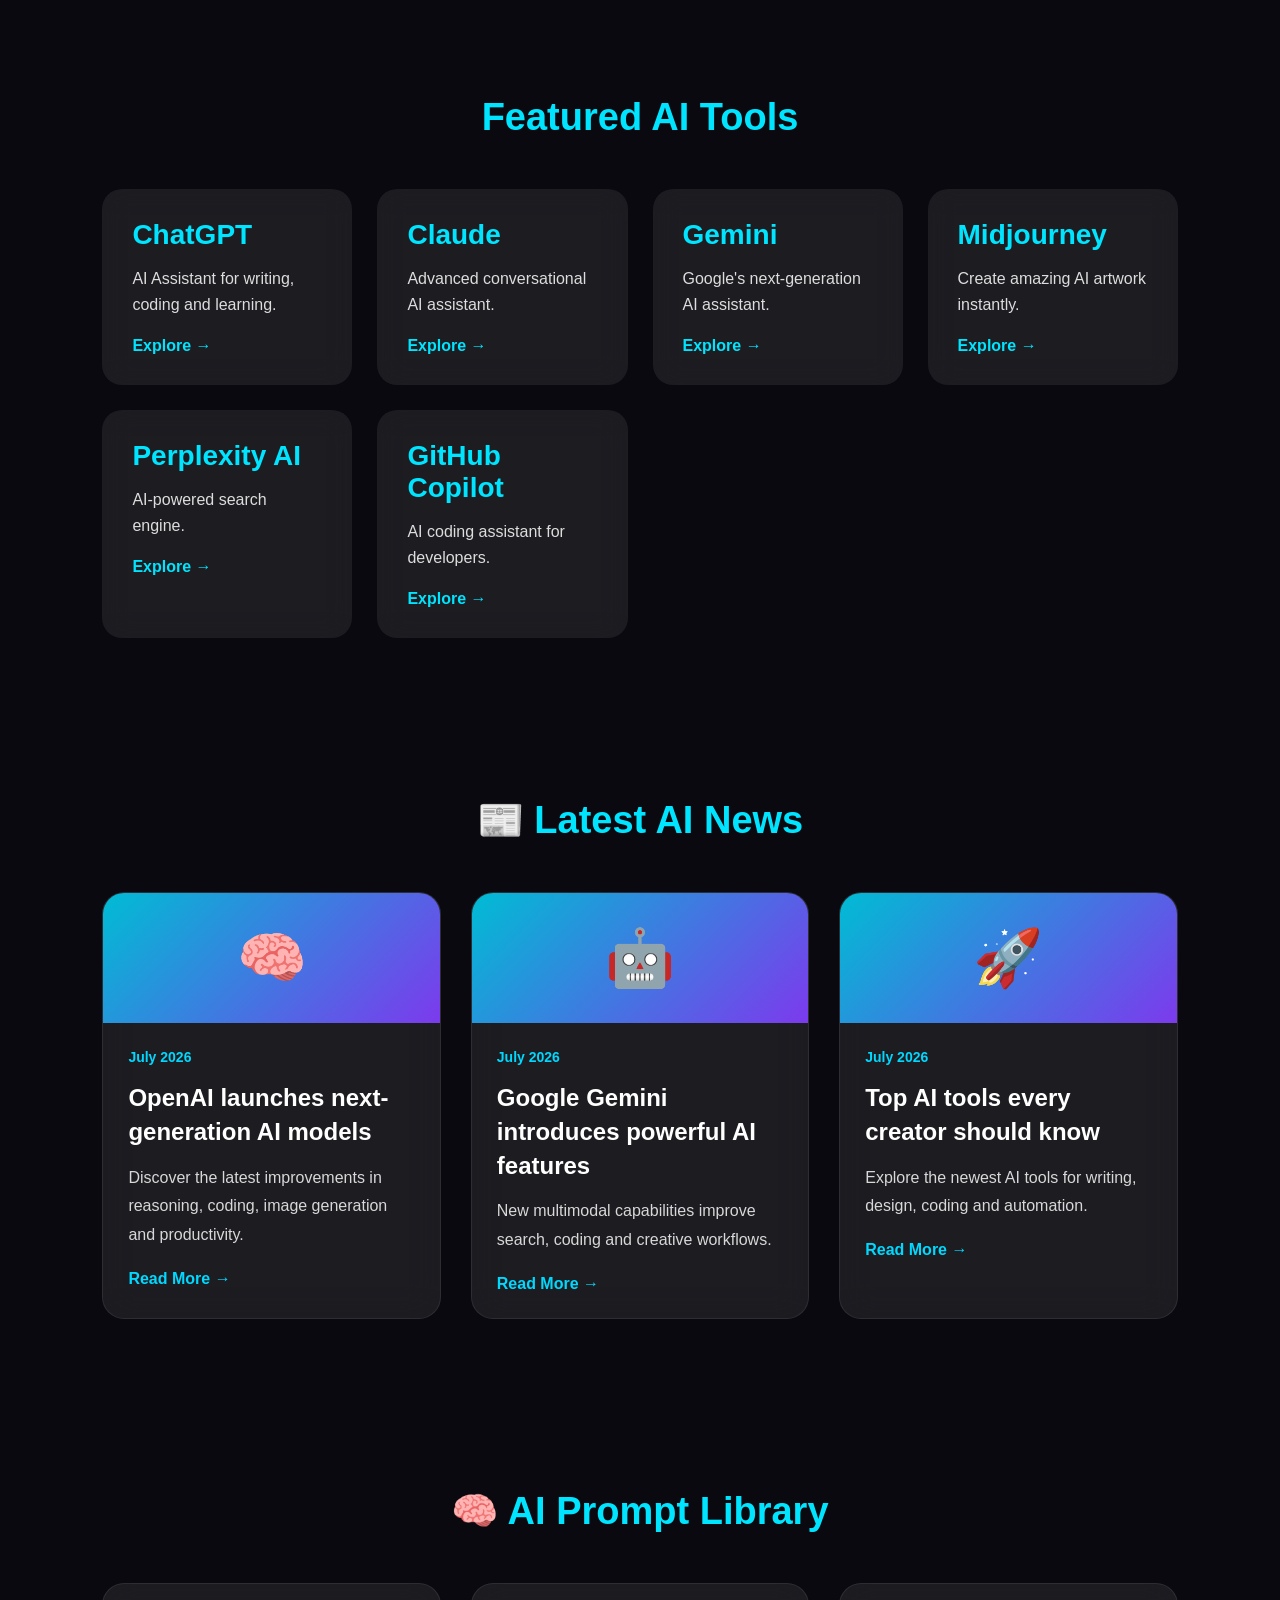
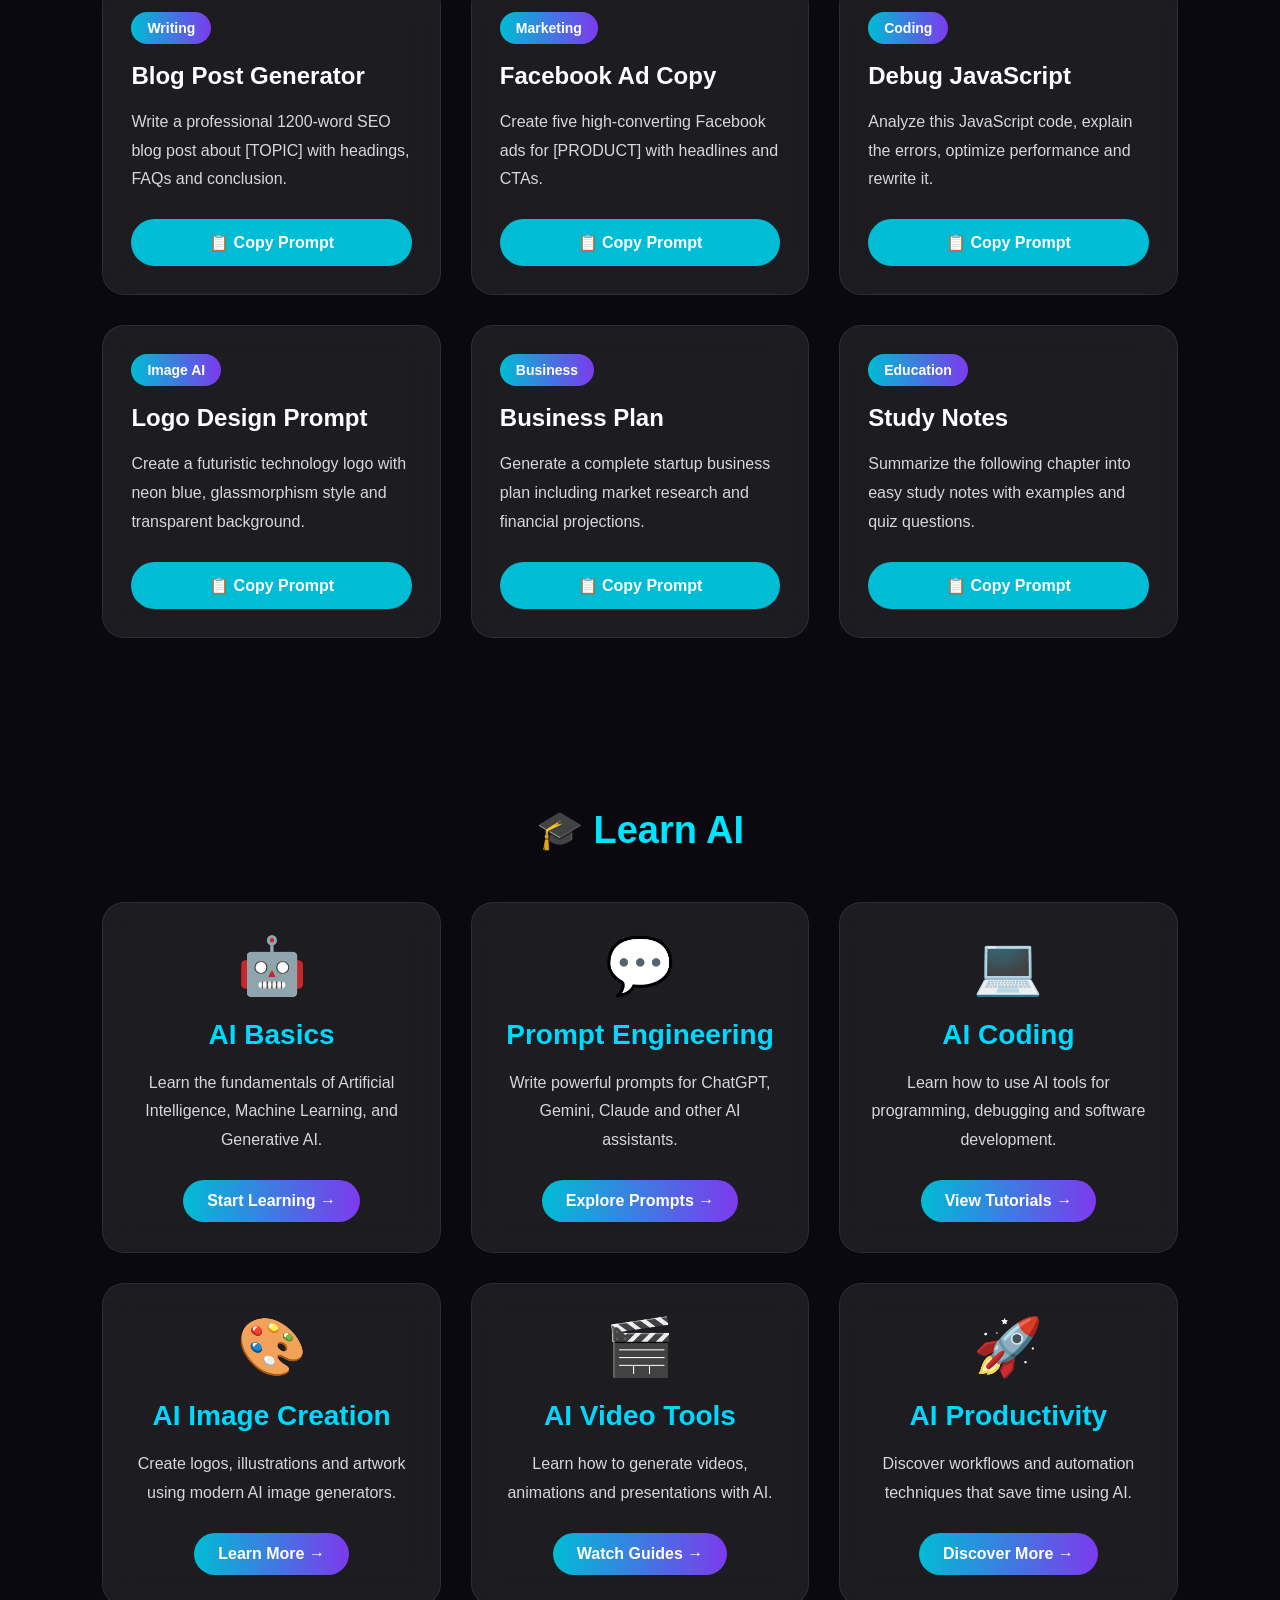
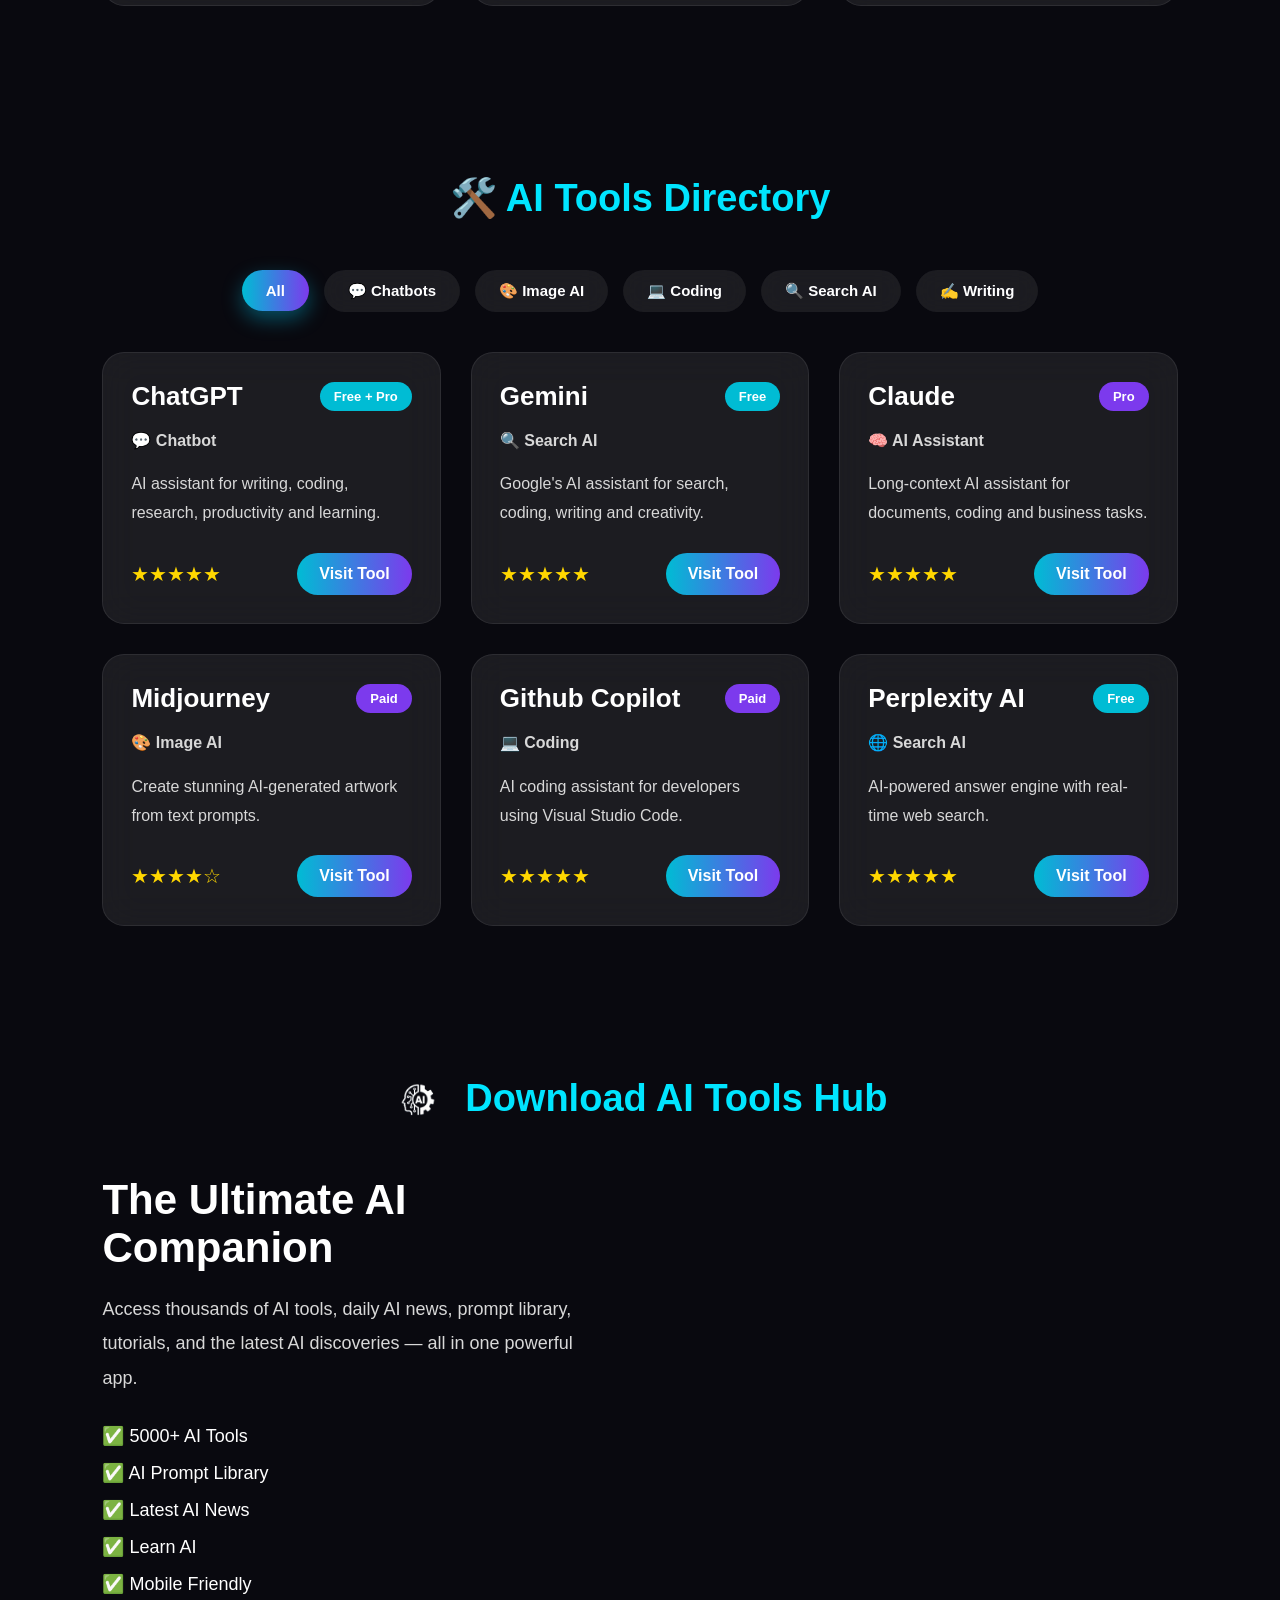
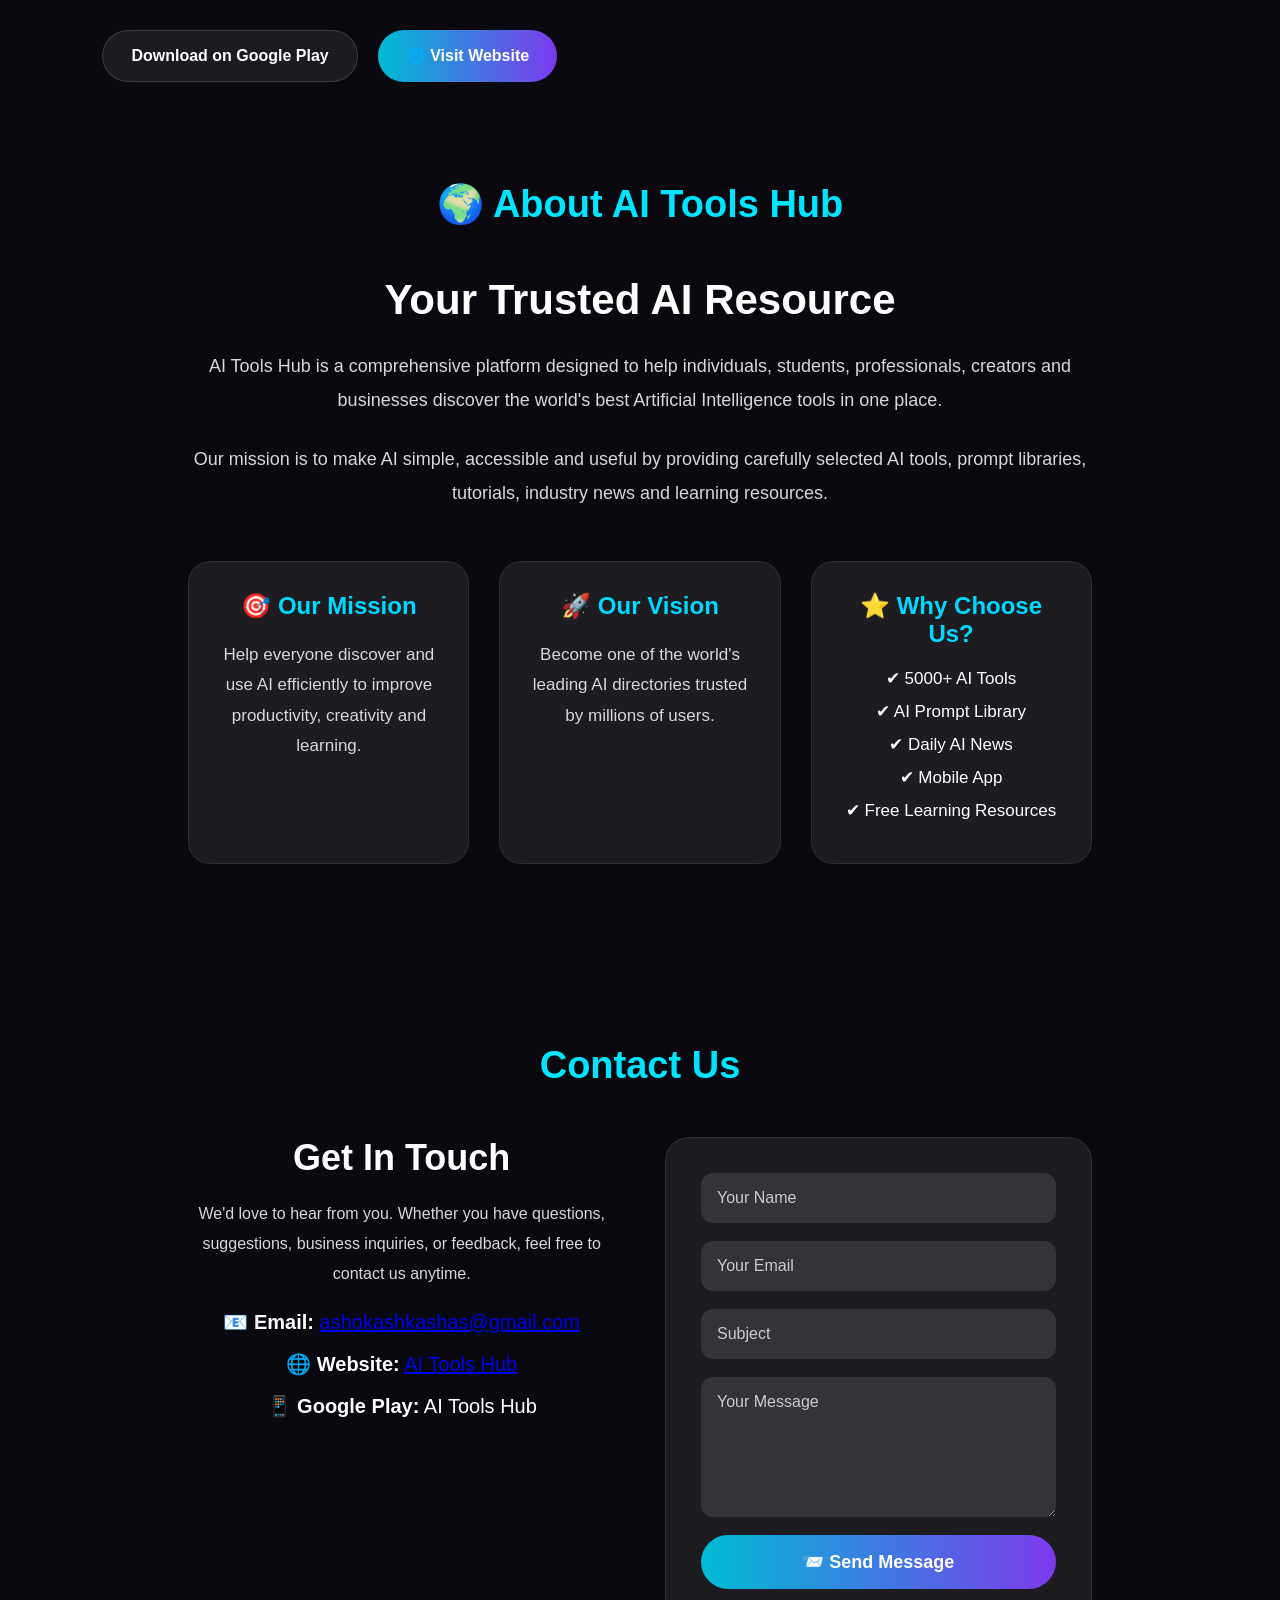
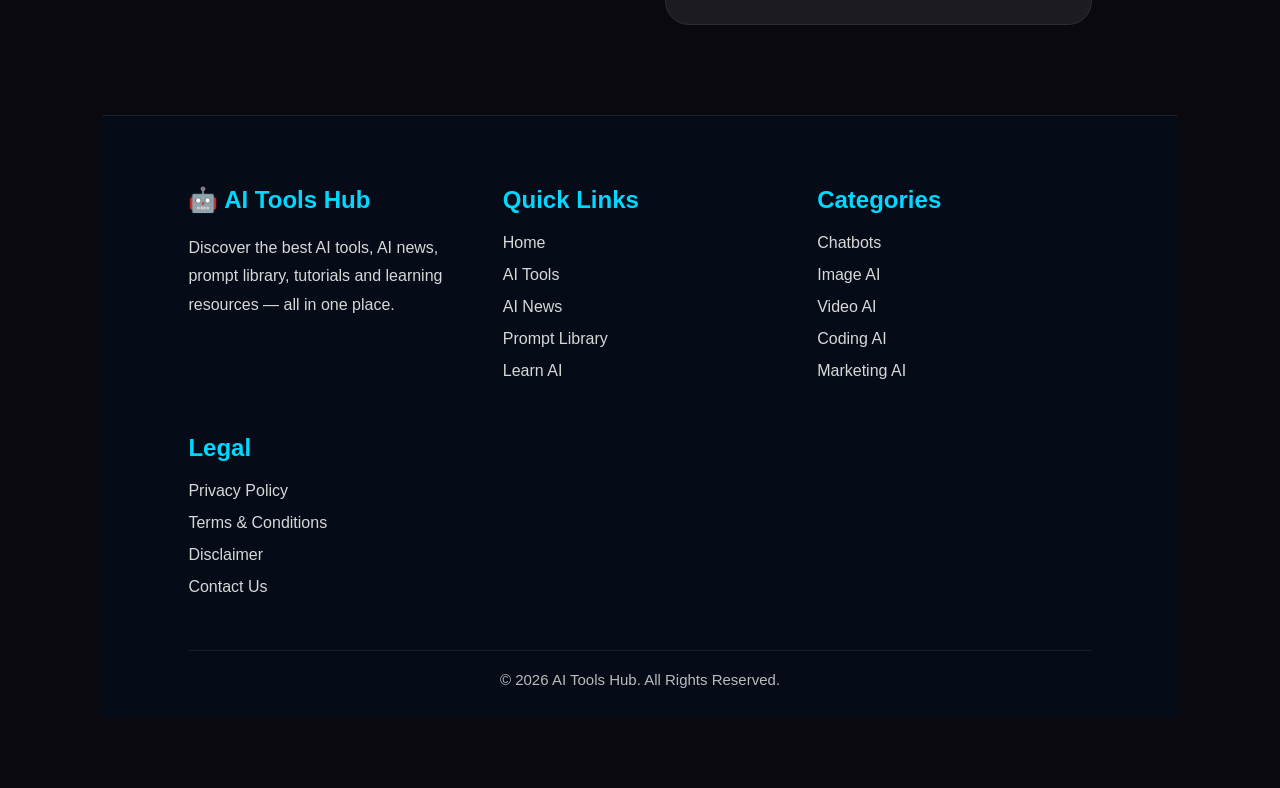
==== commit 398b0848: "index.html" ====
--- a/index.html
+++ b/index.html
@@ -769,7 +769,8 @@
 <section id="download" class="section download-app">
 
 <h2 class="section-title">
-📲 Download AI Tools Hub
+    <img src="icons/logo.png" alt="AI Tools Hub" class="download-title-icon">
+    Download AI Tools Hub
 </h2>
 
 <div class="download-container">
@@ -802,7 +803,7 @@
 target="_blank"
 class="download-play">
 
-📲 Download on Google Play
+Download on Google Play
 
 </a>
 
--- a/css/style.css
+++ b/css/style.css
@@ -1435,6 +1435,22 @@
 
 }
 
+.download-title-icon{
+    width:50px;
+    height:50px;
+    vertical-align:middle;
+    margin-right:12px;
+    border-radius:12px;
+}
+
+@media(max-width:768px){
+    .download-title-icon{
+        width:40px;
+        height:40px;
+        margin-right:10px;
+    }
+}
+
 @media(max-width:768px){
 
 .download-container{
@@ -1463,14 +1479,6 @@
    APP PREVIEW IMAGE
 ========================== */
 
-.app-preview{
-    width:100%;
-    max-width:700px;
-    border-radius:24px;
-    box-shadow:0 20px 40px rgba(0,0,0,.35);
-    margin:0px auto 0;
-    display:block;
-}
 
 /* ==========================
    ABOUT US
